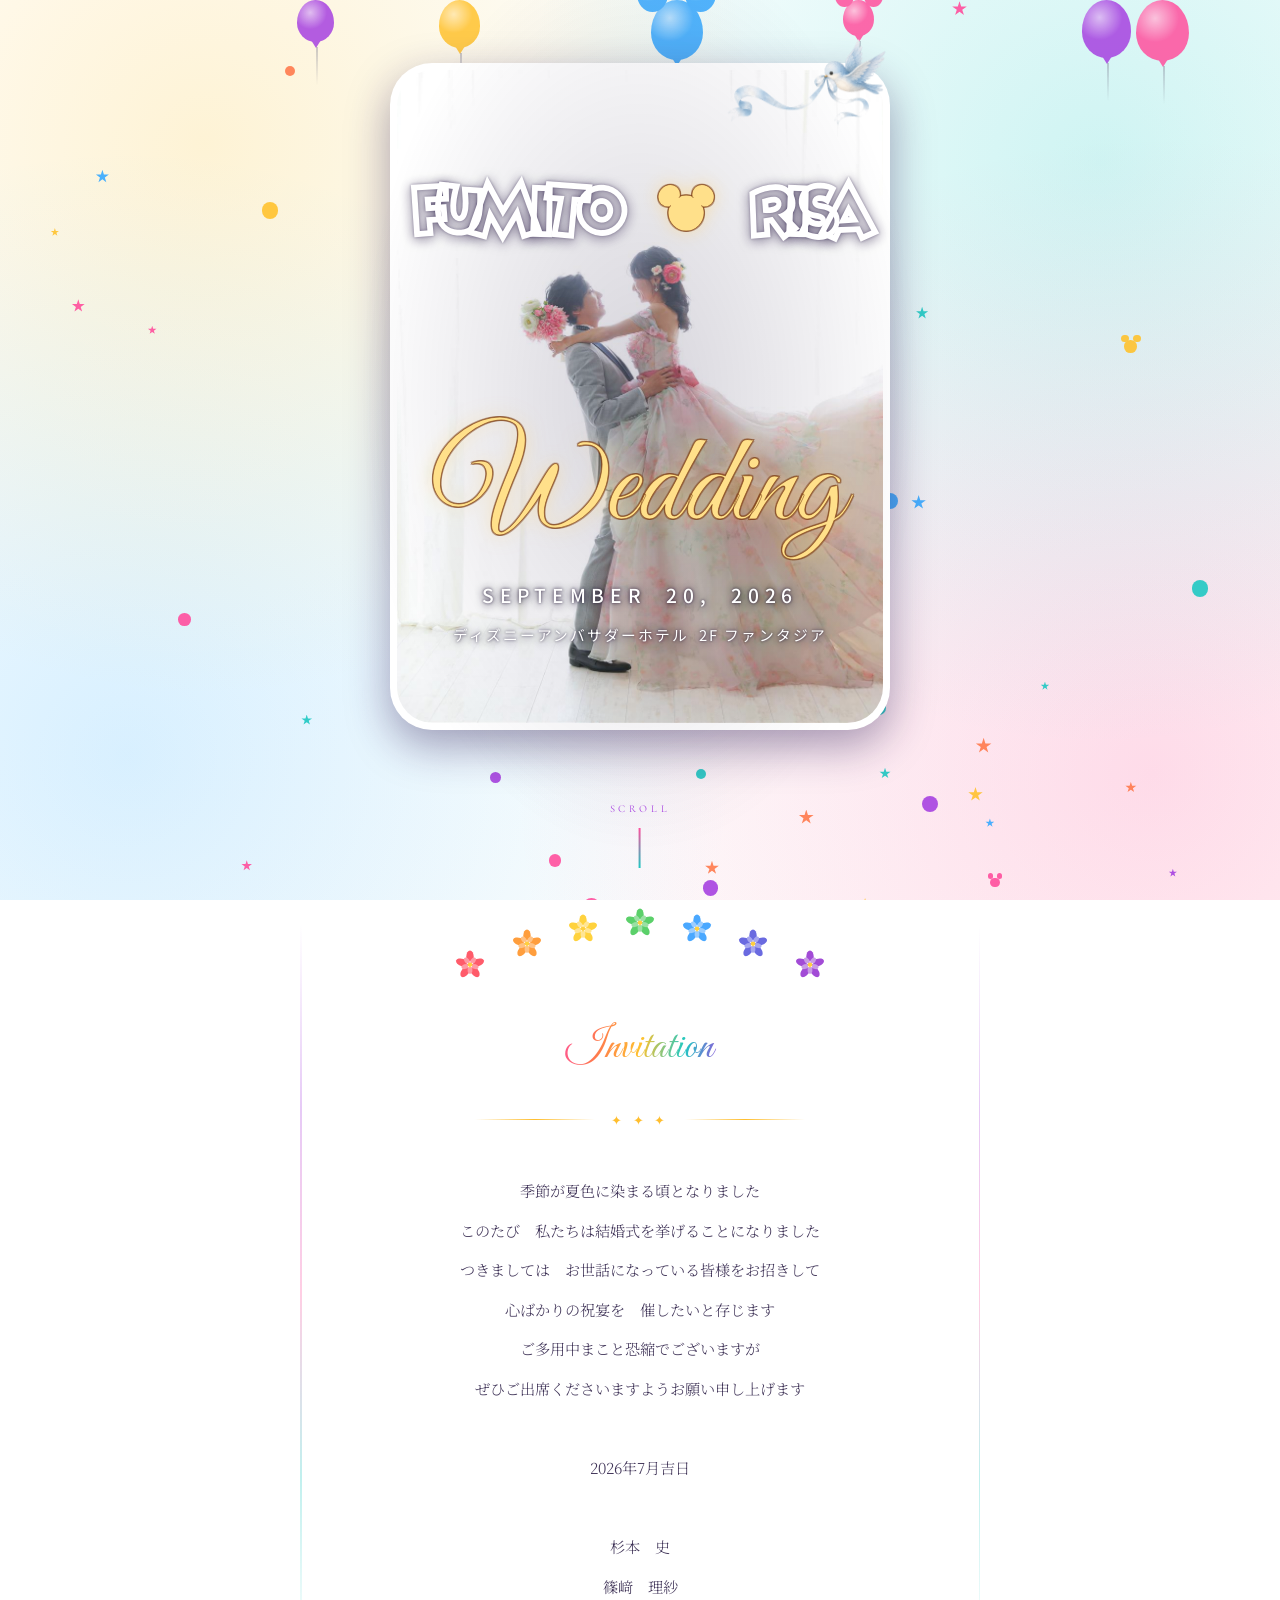
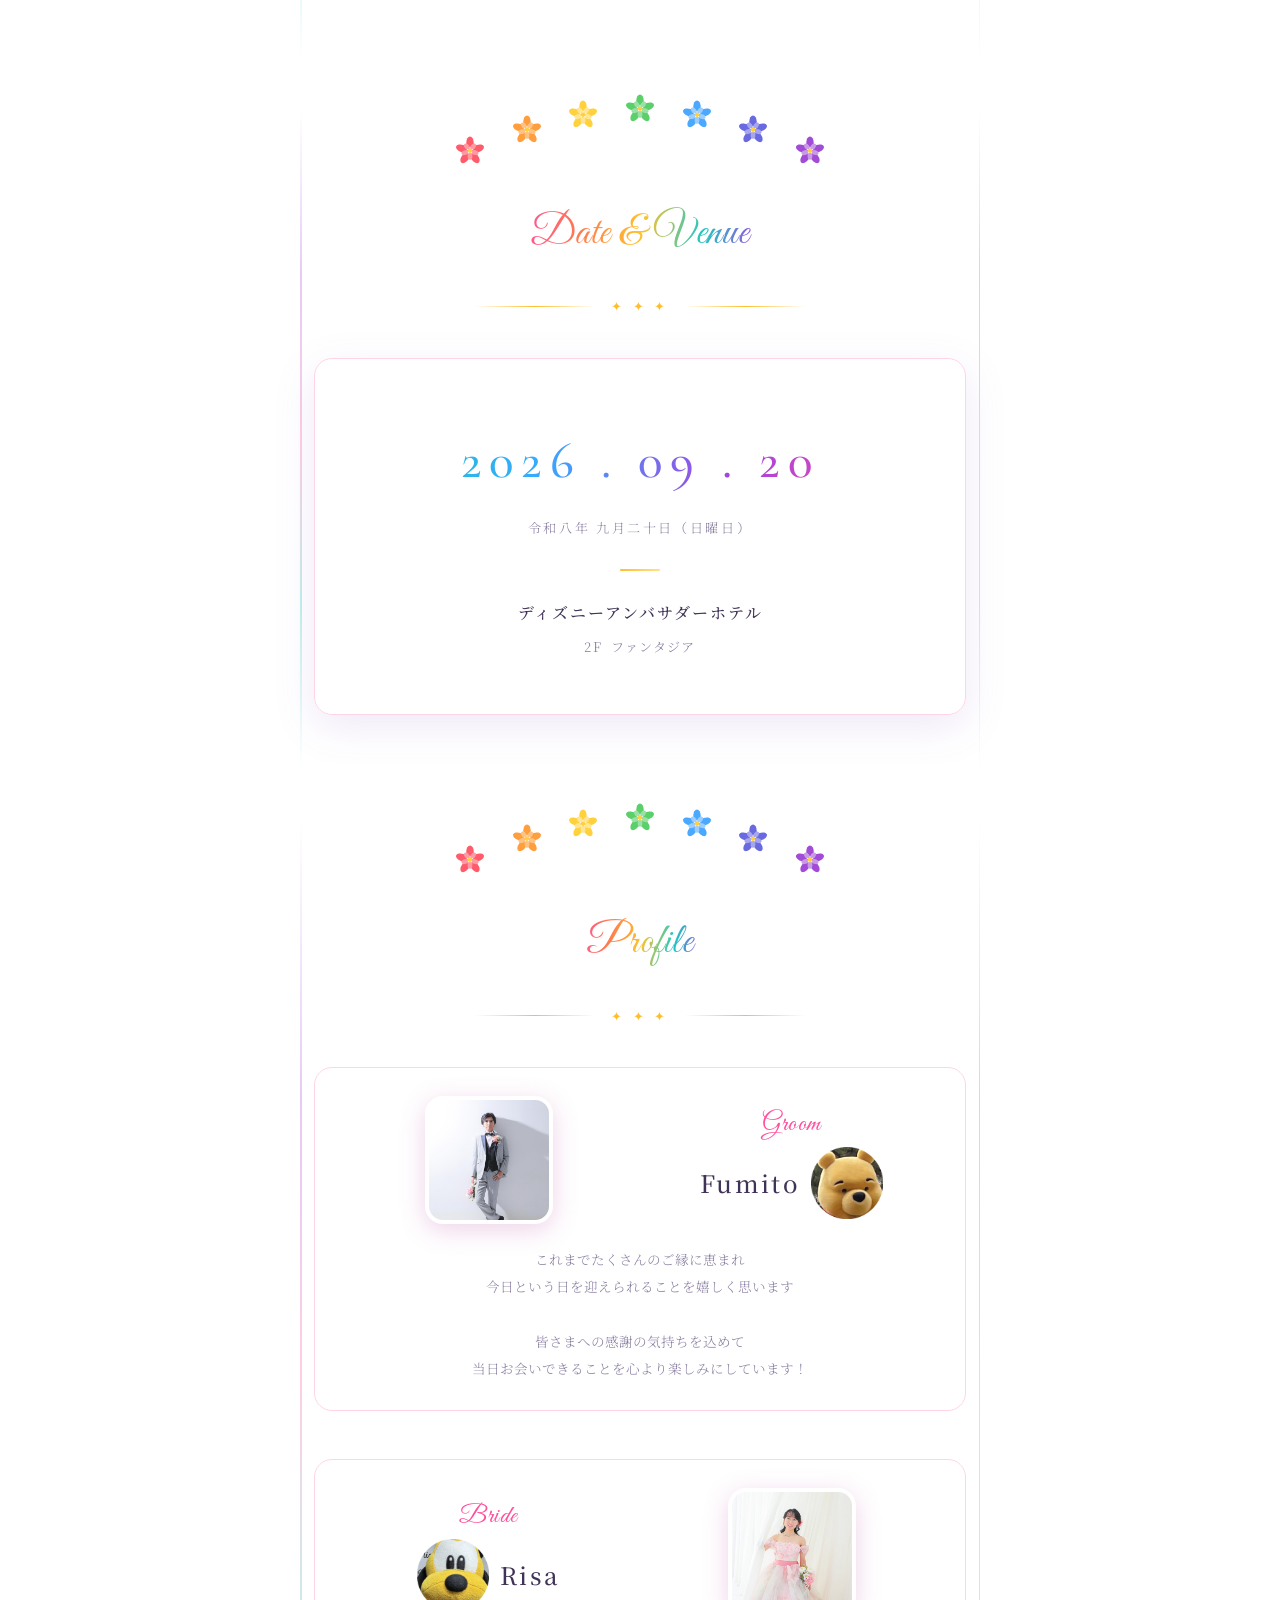
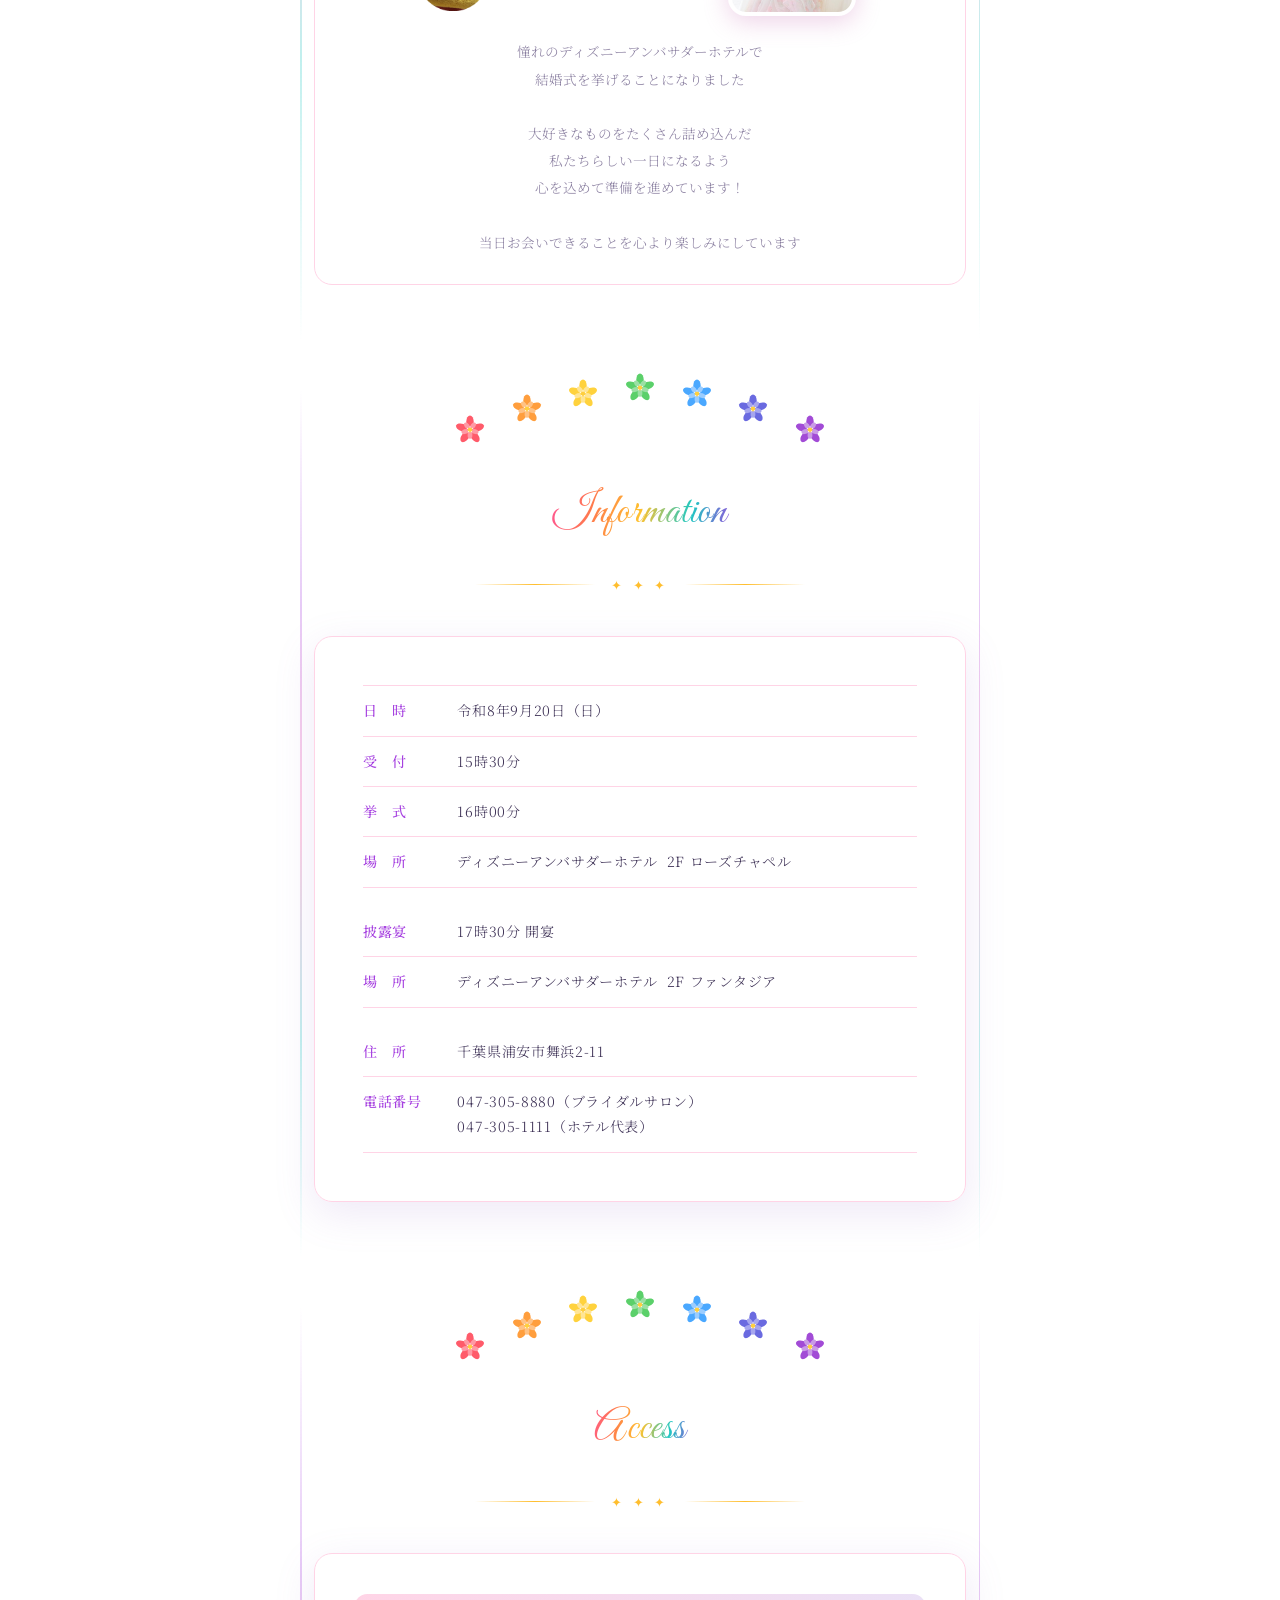
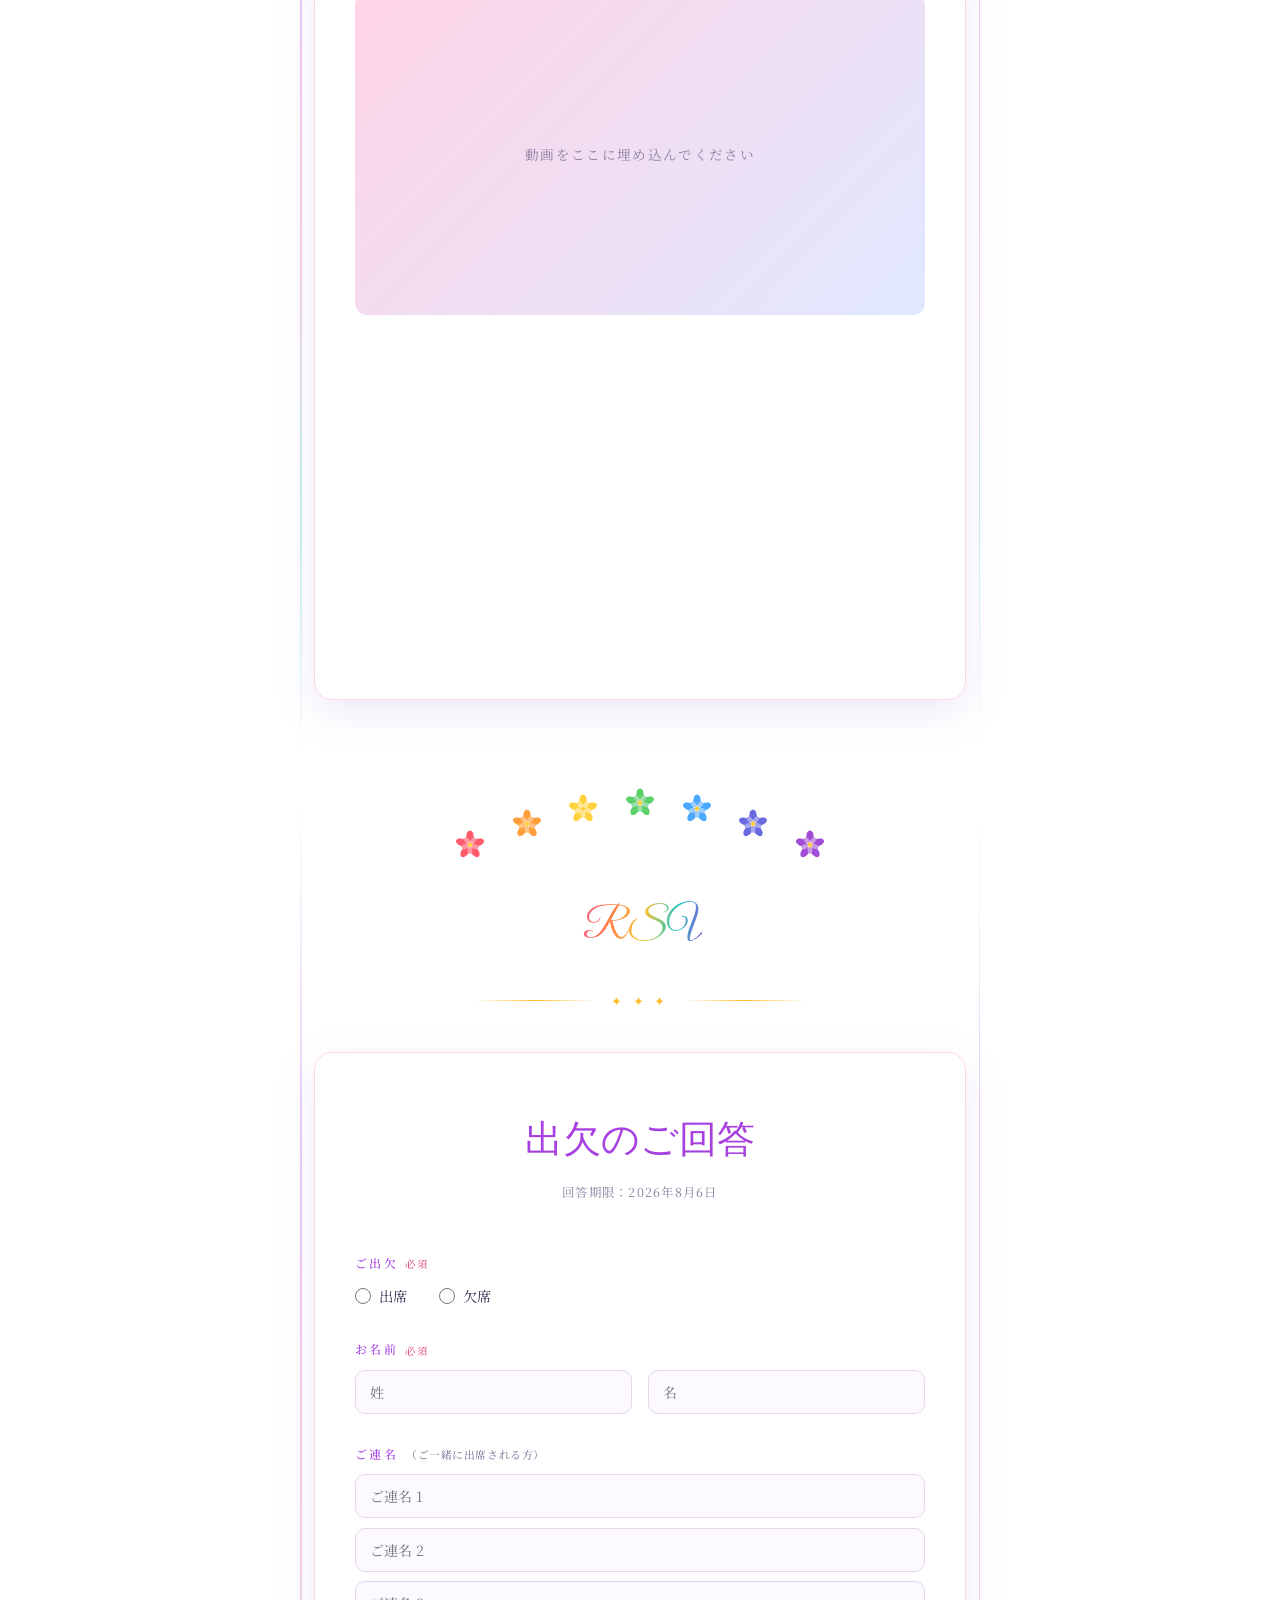
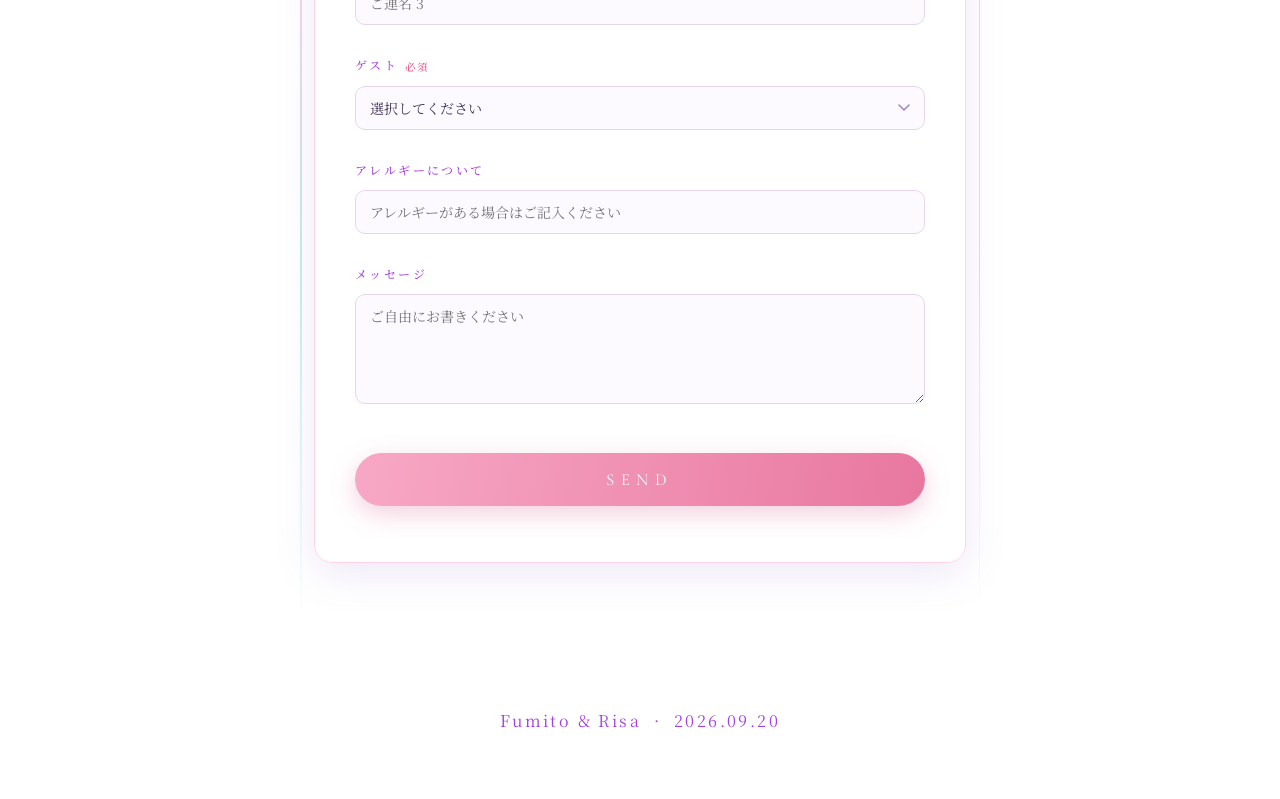
==== index.html @ cfc3fc17 "Publish colorful design at repo root (index.html) Co-Authored-By: Claude Opus 4.8 <noreply@anthropic" ====
<!DOCTYPE html>
<html lang="ja">
<head>
  <meta charset="UTF-8">
  <meta name="viewport" content="width=device-width, initial-scale=1.0">
  <title>Wedding Invitation | Fumito & Risa</title>
  <link rel="preconnect" href="https://fonts.googleapis.com">
  <link rel="preconnect" href="https://fonts.gstatic.com" crossorigin>
  <link href="https://fonts.googleapis.com/css2?family=Cormorant+Garamond:ital,wght@0,300;0,400;0,500;1,300&family=Great+Vibes&family=Fredoka:wght@400;500;600&family=Noto+Serif+JP:wght@200;300;400;500&family=Noto+Sans+JP:wght@300;400;500;700&display=swap" rel="stylesheet">
  <link rel="stylesheet" href="css/style.css?v=72">
</head>
<body>

  <!-- HERO -->
  <div class="hero">
    <div class="hero-sky"></div>
    <div class="hero-stars" id="heroStars"></div>
    <div class="hero-balloons" id="heroBalloons"></div>
    <img class="hero-bird" src="img/bird.png" alt="" aria-hidden="true">

    <!-- PHOTO FRAME with overlaid text -->
    <div class="hero-frame">
      <div class="frame-card">
        <img class="frame-photo" src="img/main_image_3.jpg" alt="Fumito & Risa">
      </div>
      <div class="hero-content">
        <p class="hero-names">
          Fumito
          <span class="hero-ampersand">&#xF63A;</span>
          Risa
        </p>
        <p class="hero-wedding">Wedding</p>
        <p class="hero-date">SEPTEMBER &nbsp;20, &nbsp;2026</p>
        <p class="hero-venue">ディズニーアンバサダーホテル &nbsp;2F ファンタジア</p>
      </div>
    </div>

    <div class="hero-scroll">SCROLL</div>
  </div>

  <!-- INVITATION -->
  <div class="section-wrap fade-in">
    <p class="section-label">Invitation</p>
    <div class="section-divider"><span class="divider-icon">✦ ✦ ✦</span></div>
    <p class="invitation-text">
      季節が夏色に染まる頃となりました<br>
      このたび　私たちは結婚式を挙げることになりました<br>
      つきましては　お世話になっている皆様をお招きして<br>
      心ばかりの祝宴を　催したいと存じます<br>
      ご多用中まこと恐縮でございますが<br>
      ぜひご出席くださいますようお願い申し上げます<br>
      <br>
      2026年7月吉日<br>
      <br>
      杉本　史<br>
      篠﨑　理紗
    </p>
  </div>

  <!-- DATE & VENUE -->
  <div class="section-wrap fade-in">
    <p class="section-label">Date &amp; Venue</p>
    <div class="section-divider"><span class="divider-icon">✦ ✦ ✦</span></div>
    <div class="date-venue-card">
      <p class="date-en">2026 . 09 . 20</p>
      <p class="date-jp">令和八年 九月二十日（日曜日）</p>
      <div class="date-divider"></div>
      <p class="venue-name">ディズニーアンバサダーホテル</p>
      <p class="venue-detail">2F &nbsp;ファンタジア</p>
    </div>
  </div>

  <!-- PROFILE -->
  <div class="section-wrap fade-in">
    <p class="section-label">Profile</p>
    <div class="section-divider"><span class="divider-icon">✦ ✦ ✦</span></div>
    <div class="profiles">
      <div class="profile-card groom">
        <div class="profile-head">
          <div class="profile-avatar">
            <img class="profile-img" src="img/fumito_sq.jpg" alt="Fumito">
          </div>
          <div class="profile-info">
            <p class="profile-role">Groom</p>
            <div class="name-icon-row">
              <p class="profile-name">Fumito</p>
              <img class="profile-icon-img" src="img/pooh_face.png" alt="Pooh">
            </div>
          </div>
        </div>
        <p class="profile-message">これまでたくさんのご縁に恵まれ<br>今日という日を迎えられることを嬉しく思います<br><br>皆さまへの感謝の気持ちを込めて<br>当日お会いできることを心より楽しみにしています！</p>
      </div>

      <div class="profile-card bride">
        <div class="profile-head">
          <div class="profile-avatar">
            <img class="profile-img" src="img/risa_sq.jpg" alt="Risa">
          </div>
          <div class="profile-info">
            <p class="profile-role">Bride</p>
            <div class="name-icon-row">
              <p class="profile-name">Risa</p>
              <img class="profile-icon-img" src="img/pluto_face.png?v=2" alt="Pluto">
            </div>
          </div>
        </div>
        <p class="profile-message">憧れのディズニーアンバサダーホテルで<br>結婚式を挙げることになりました<br><br>大好きなものをたくさん詰め込んだ<br>私たちらしい一日になるよう<br>心を込めて準備を進めています！<br><br>当日お会いできることを心より楽しみにしています</p>
      </div>
    </div>
  </div>

  <!-- INFORMATION -->
  <div class="section-wrap fade-in">
    <p class="section-label">Information</p>
    <div class="section-divider"><span class="divider-icon">✦ ✦ ✦</span></div>
    <div class="info-card">
      <dl class="info-list">
        <div class="info-row">
          <dt>日&emsp;時</dt>
          <dd>令和8年9月20日（日）</dd>
        </div>
        <div class="info-row">
          <dt>受&emsp;付</dt>
          <dd>15時30分</dd>
        </div>
        <div class="info-row">
          <dt>挙&emsp;式</dt>
          <dd>16時00分</dd>
        </div>
        <div class="info-row">
          <dt>場&emsp;所</dt>
          <dd>ディズニーアンバサダーホテル &nbsp;2F ローズチャペル</dd>
        </div>
        <div class="info-divider"></div>
        <div class="info-row">
          <dt>披露宴</dt>
          <dd>17時30分 開宴</dd>
        </div>
        <div class="info-row">
          <dt>場&emsp;所</dt>
          <dd>ディズニーアンバサダーホテル &nbsp;2F ファンタジア</dd>
        </div>
        <div class="info-divider"></div>
        <div class="info-row">
          <dt>住&emsp;所</dt>
          <dd>千葉県浦安市舞浜2-11</dd>
        </div>
        <div class="info-row">
          <dt>電話番号</dt>
          <dd>
            047-305-8880（ブライダルサロン）<br>
            047-305-1111（ホテル代表）
          </dd>
        </div>
      </dl>
    </div>
  </div>

  <!-- ACCESS -->
  <div class="section-wrap fade-in">
    <p class="section-label">Access</p>
    <div class="section-divider"><span class="divider-icon">✦ ✦ ✦</span></div>
    <div class="access-card">
      <div class="video-wrap">
        <!-- ここに動画のiframeを貼り付けてください -->
        <!-- 例: <iframe src="https://www.youtube.com/embed/XXXXXX" ...></iframe> -->
        <div class="video-placeholder">
          <p>動画をここに埋め込んでください</p>
        </div>
      </div>
      <div class="map-wrap">
        <iframe
          src="https://maps.google.com/maps?q=ディズニーアンバサダーホテル+千葉県浦安市舞浜2-11&z=16&output=embed"
          allowfullscreen=""
          loading="lazy"
          referrerpolicy="no-referrer-when-downgrade">
        </iframe>
      </div>
    </div>
  </div>
  </div>

  <!-- RSVP -->
  <div class="section-wrap fade-in">
    <p class="section-label">RSVP</p>
    <div class="section-divider"><span class="divider-icon">✦ ✦ ✦</span></div>
    <div class="form-card">
      <p class="form-title">出欠のご回答</p>
      <p class="form-deadline">回答期限：2026年8月6日</p>

      <form id="rsvpForm">

        <div class="form-group">
          <label class="form-label">ご出欠<span class="required">必須</span></label>
          <div class="radio-group">
            <label class="radio-label">
              <input type="radio" name="attendance" value="出席" required> 出席
            </label>
            <label class="radio-label">
              <input type="radio" name="attendance" value="欠席"> 欠席
            </label>
          </div>
        </div>

        <div class="form-group">
          <label class="form-label">お名前<span class="required">必須</span></label>
          <div class="name-row">
            <input type="text" name="lastName" placeholder="姓" required>
            <input type="text" name="firstName" placeholder="名" required>
          </div>
        </div>

        <div class="form-group">
          <label class="form-label">ご連名<span class="label-note">（ご一緒に出席される方）</span></label>
          <div class="coname-list">
            <input type="text" name="coName1" placeholder="ご連名 1">
            <input type="text" name="coName2" placeholder="ご連名 2">
            <input type="text" name="coName3" placeholder="ご連名 3">
          </div>
        </div>

        <div class="form-group">
          <label class="form-label">ゲスト<span class="required">必須</span></label>
          <select name="guest" required>
            <option value="">選択してください</option>
            <option value="新郎側">新郎側</option>
            <option value="新婦側">新婦側</option>
          </select>
        </div>

        <div class="form-group">
          <label class="form-label">アレルギーについて</label>
          <input type="text" name="allergy" placeholder="アレルギーがある場合はご記入ください">
        </div>

        <div class="form-group">
          <label class="form-label">メッセージ</label>
          <textarea name="message" placeholder="ご自由にお書きください"></textarea>
        </div>

        <button type="submit" class="submit-btn" id="submitBtn">SEND</button>
      </form>

      <div class="form-result" id="formResult"></div>
    </div>
  </div>

  <footer>Fumito &amp; Risa &nbsp;·&nbsp; 2026.09.20</footer>

  <script src="js/main.js?v=70"></script>

</body>
</html>
---- css/style.css ----
*, *::before, *::after { box-sizing: border-box; margin: 0; padding: 0; }

/* self-hosted display fonts (files in ../fonts/) */
@font-face {
  font-family: 'Waltograph';
  src: url('../fonts/waltograph42.otf') format('opentype'),
       url('../fonts/waltographUI.ttf') format('truetype');
  font-weight: normal;
  font-display: swap;
}

@font-face {
  font-family: 'MickeyMouseLine';
  src: url('../fonts/MickeyMouseLinePersonalUseRegular-7BWgA.otf') format('opentype');
  font-weight: normal;
  font-display: swap;
}

@font-face {
  font-family: 'AlCinderella';
  src: url('../fonts/AlCinderella-2vnw.ttf') format('truetype');
  font-weight: normal;
  font-display: swap;
}

:root {
  /* vibrant, poppy palette */
  --pink: #ff4f9d;
  --pink-soft: #ffd4e6;
  --coral: #ff7a4d;
  --yellow: #ffc22e;
  --aqua: #1fc8c2;
  --sky: #37a9ff;
  --purple: #a641e0;
  --grape: #7b34e0;
  --royal: #3f6fe0;
  --gold: #ffbe2e;
  --gold-light: #ffe08a;
  --cream: #fffaf3;
  --text: #3f3357;
  --text-light: #8a7fa0;
  --white: #ffffff;
}

body {
  font-family: 'Noto Serif JP', serif;
  color: var(--text);
  line-height: 1.8;
  background:
    linear-gradient(180deg, #fffafd 0%, #f6feff 38%, #fefbff 68%, #fffdf7 100%);
  background-attachment: fixed;
}

/* ── HERO ── */
.hero {
  position: relative;
  height: 100vh;
  min-height: 640px;
  display: flex;
  flex-direction: column;
  align-items: center;
  justify-content: center;
  text-align: center;
  overflow: hidden;
  color: #fff;
}

/* bright, poppy sky wash */
.hero-sky {
  position: absolute;
  inset: 0;
  background:
    radial-gradient(circle at 16% 16%, rgba(255,194,46,0.20), transparent 42%),
    radial-gradient(circle at 86% 18%, rgba(31,200,194,0.20), transparent 44%),
    radial-gradient(circle at 10% 84%, rgba(55,169,255,0.18), transparent 44%),
    radial-gradient(circle at 90% 86%, rgba(255,79,157,0.20), transparent 46%),
    linear-gradient(150deg, #ffffff 0%, #fbffff 45%, #fffefb 100%);
}

/* stars layer (dots injected by JS) */
.hero-stars {
  position: absolute;
  inset: 0;
  pointer-events: none;
}

/* a little bird gently floating above the couple, overlaid on the photo
   — appears LAST (after frame → photo → text) */
.hero-bird {
  position: absolute;
  top: 3%;
  left: 63%;
  width: min(175px, 40vw);
  height: auto;
  z-index: 4;
  pointer-events: none;
  opacity: 0;
  will-change: transform, opacity;
  animation: birdEnter 1s ease 3.6s forwards,
             birdFloat 5.5s ease-in-out 3.6s infinite both;
}

@keyframes birdEnter {
  from { opacity: 0; }
  to   { opacity: 1; }
}

@keyframes birdFloat {
  0%, 100% { transform: translate(-50%, 0)     rotate(-2.5deg); }
  50%      { transform: translate(-50%, -12px) rotate(2.5deg); }
}

/* confetti: circle (base) / mickey / star */
.star {
  position: absolute;
  border-radius: 50%;
  background: var(--c, #ff4f9d);
  opacity: 0.9;
  animation: confettiFloat var(--dur, 6s) ease-in-out infinite;
  animation-delay: var(--delay, 0s);
}

/* mickey ears (spread apart) */
.c-mickey::before,
.c-mickey::after {
  content: '';
  position: absolute;
  width: 60%;
  height: 60%;
  top: -46%;
  border-radius: 50%;
  background: var(--c, #ff4f9d);
}

.c-mickey::before { left: -28%; }
.c-mickey::after  { right: -28%; }

/* five-point star */
.c-star {
  border-radius: 0;
  clip-path: polygon(50% 0%, 61% 35%, 98% 35%, 68% 57%, 79% 91%,
                     50% 70%, 21% 91%, 32% 57%, 2% 35%, 39% 35%);
}

@keyframes confettiFloat {
  0%, 100% { transform: translateY(0)     rotate(0deg);  opacity: 0.5; }
  50%      { transform: translateY(-12px) rotate(18deg); opacity: 1; }
}

/* text overlaid on the photo, centred — fades in LAST */
.hero-content {
  position: absolute;
  inset: 0;
  z-index: 3;
  display: flex;
  flex-direction: column;
  align-items: center;
  justify-content: center;
  padding: 0 1.5rem;
  text-shadow: 0 1px 10px rgba(30,15,60,0.55), 0 0 22px rgba(20,10,50,0.35);
  opacity: 0;
  animation: textReveal 1.2s ease 2.7s forwards;
}

/* very soft scrim so overlaid text stays readable over the photo */
.hero-content::before {
  content: '';
  position: absolute;
  inset: -28% -14%;
  z-index: -1;
  background: radial-gradient(ellipse at center, rgba(24,14,54,0.18), transparent 62%);
  pointer-events: none;
}

/* ── PHOTO FRAME ── */
.hero-frame {
  position: relative;
  z-index: 2;
  width: min(500px, 86vw);
  aspect-ratio: 3 / 4;
  transform: translateY(-6vh);
}

/* the white rounded frame — appears FIRST */
.frame-card {
  position: relative;
  z-index: 2;
  width: 100%;
  height: 100%;
  padding: 7px;
  background: #fff;
  border-radius: 42px;
  box-shadow: 0 16px 44px rgba(40,20,80,0.4);
  opacity: 0;
  animation: frameReveal 1.3s cubic-bezier(0.2, 0.8, 0.3, 1.15) 0.4s forwards;
}

/* the photo — fills the frame SECOND */
.frame-photo {
  width: 100%;
  height: 100%;
  object-fit: cover;
  object-position: center 30%;
  border-radius: 36px;
  opacity: 0;
  animation: photoReveal 1.3s ease 1.7s forwards;
}

/* balloons rising up through the hero, looping forever */
.hero-balloons {
  position: absolute;
  inset: 0;
  z-index: 1;
  overflow: hidden;
  pointer-events: none;
}

.balloon {
  position: absolute;
  top: 0;
  left: var(--x, 50%);
  width: var(--bw, 40px);
  height: calc(var(--bw, 40px) * 1.16);
  border-radius: 50% 50% 50% 50% / 54% 54% 46% 46%;
  background:
    radial-gradient(circle at 36% 30%, rgba(255,255,255,0.6), transparent 44%),
    var(--c, #ff4f9d);
  opacity: 0.85;
  animation: balloonRise var(--dur, 12s) linear var(--delay, 0s) infinite;
}

/* knot */
.balloon::before {
  content: '';
  position: absolute;
  bottom: -6px;
  left: 50%;
  transform: translateX(-50%);
  width: 0;
  height: 0;
  border-left: 5px solid transparent;
  border-right: 5px solid transparent;
  border-top: 8px solid var(--c, #ff4f9d);
}

/* string */
.balloon::after {
  content: '';
  position: absolute;
  top: calc(100% + 5px);
  left: 50%;
  width: 2px;
  height: 38px;
  background: linear-gradient(rgba(120,120,140,0.45), rgba(120,120,140,0));
}

/* Mickey ears (only on mickey balloons) */
.balloon .ear {
  position: absolute;
  width: 60%;
  height: 60%;
  top: -40%;
  border-radius: 50%;
  background:
    radial-gradient(circle at 36% 30%, rgba(255,255,255,0.5), transparent 46%),
    var(--c, #ff4f9d);
}

.balloon .ear-l { left: -26%; }
.balloon .ear-r { right: -26%; }

@keyframes balloonRise {
  0%   { transform: translate(0,   110vh) rotate(-5deg); }
  50%  { transform: translate(16px, 40vh) rotate(5deg); }
  100% { transform: translate(0,   -32vh) rotate(-5deg); }
}

@keyframes frameReveal {
  0%   { opacity: 0; transform: translateY(24px) scale(0.9); }
  100% { opacity: 1; transform: translateY(0)    scale(1); }
}

@keyframes photoReveal {
  from { opacity: 0; }
  to   { opacity: 1; }
}

@keyframes textReveal {
  0%   { opacity: 0; transform: translateY(10px); }
  100% { opacity: 1; transform: translateY(0); }
}

@keyframes blobFloat {
  0%, 100% { transform: translate(0, 0) rotate(0deg); }
  50%      { transform: translate(2%, -2%) rotate(6deg); }
}

.hero-names {
  font-family: 'MickeyMouseLine', 'Fredoka', sans-serif;
  font-style: normal;
  font-size: clamp(2.4rem, 9vw, 5rem);
  font-weight: 600;
  letter-spacing: 0.02em;
  line-height: 1.1;
  white-space: nowrap;
  color: #fff;
  position: relative;
  top: 1.6rem;
  text-shadow: 0 2px 12px rgba(30,15,60,0.6), 0 0 3px rgba(30,15,60,0.4);
}

.hero-ampersand {
  display: inline-block;
  vertical-align: middle;
  position: relative;
  top: 0.14em;
  font-family: 'Waltograph', 'Great Vibes', cursive;
  font-style: normal;
  font-size: 0.8em;
  color: var(--gold-light);
  margin: 0 0.22em;
  -webkit-text-stroke: 0.8px rgba(120,55,15,0.6);
  text-shadow:
    -1px -1px 0 rgba(120,55,15,0.45),
     1px -1px 0 rgba(120,55,15,0.45),
    -1px  1px 0 rgba(120,55,15,0.45),
     1px  1px 0 rgba(120,55,15,0.45),
     0 0 18px rgba(255,215,120,0.6);
}

.hero-wedding {
  font-family: 'Great Vibes', cursive;
  font-size: clamp(4.8rem, 13vw, 7.8rem);
  color: var(--gold-light);
  margin-top: 6rem;
  position: relative;
  top: 3.2rem;
  -webkit-text-stroke: 0.8px rgba(120,55,15,0.6);
  text-shadow:
    -1px -1px 0 rgba(120,55,15,0.45),
     1px -1px 0 rgba(120,55,15,0.45),
    -1px  1px 0 rgba(120,55,15,0.45),
     1px  1px 0 rgba(120,55,15,0.45),
     0 0 18px rgba(255,215,120,0.55);
}

.hero-date {
  font-family: 'Noto Sans JP', sans-serif;
  font-size: clamp(0.95rem, 2.2vw, 1.2rem);
  font-weight: 500;
  letter-spacing: 0.3em;
  color: #fff;
  margin-top: 1.6rem;
  text-shadow: 0 1px 8px rgba(20,10,40,0.9), 0 0 3px rgba(20,10,40,0.7);
}

.hero-venue {
  font-family: 'Noto Sans JP', sans-serif;
  font-size: clamp(0.75rem, 1.9vw, 0.92rem);
  font-weight: 400;
  letter-spacing: 0.14em;
  color: #fff;
  margin-top: 0.6rem;
  text-shadow: 0 1px 8px rgba(20,10,40,0.9), 0 0 3px rgba(20,10,40,0.7);
}

.hero-scroll {
  position: absolute;
  bottom: 2rem;
  left: 50%;
  transform: translateX(-50%);
  display: flex;
  flex-direction: column;
  align-items: center;
  gap: 0.6rem;
  color: var(--purple);
  font-family: 'Cormorant Garamond', serif;
  font-size: 0.65rem;
  letter-spacing: 0.35em;
  z-index: 2;
}

.hero-scroll::after {
  content: '';
  display: block;
  width: 2px;
  height: 40px;
  background: linear-gradient(var(--pink), var(--aqua));
  animation: scrollLine 2s ease-in-out infinite;
}

@keyframes scrollLine {
  0%   { transform: scaleY(0); transform-origin: top; opacity: 1; }
  49%  { transform: scaleY(1); transform-origin: top; opacity: 1; }
  50%  { transform: scaleY(1); transform-origin: bottom; opacity: 1; }
  100% { transform: scaleY(0); transform-origin: bottom; opacity: 0; }
}

/* ── SECTION BASE ── */
.section-wrap {
  position: relative;
  padding: 104px 24px 80px;
  max-width: 700px;
  margin: 0 auto;
}

/* thin decorative vertical lines framing each section (left & right) */
.section-wrap::before,
.section-wrap::after {
  content: '';
  position: absolute;
  top: 24px;
  bottom: 24px;
  width: 1.5px;
  z-index: 0;
  background: linear-gradient(to bottom,
    transparent,
    rgba(166,65,224,0.28),
    rgba(255,79,157,0.28),
    rgba(31,200,194,0.28),
    transparent);
}

.section-wrap::before { left: 10px; }
.section-wrap::after  { right: 10px; }

.section-label {
  position: relative;
  font-family: 'Great Vibes', cursive;
  font-size: 2.6rem;
  letter-spacing: 0.02em;
  text-align: center;
  padding: 0.1em 0.4em;
  color: var(--purple);
}

/* gradient text on an inner span; the reveal animates its width (overflow
   hidden) — avoids the Chrome clip-path + background-clip:text bug */
.section-label .label-inner {
  display: inline-block;
  max-width: 100%;
  overflow: hidden;
  white-space: nowrap;
  vertical-align: bottom;
  padding: 0.06em 0.12em 0.22em;
  background: linear-gradient(100deg, var(--pink), var(--coral), var(--yellow), var(--aqua), var(--purple));
  -webkit-background-clip: text;
  background-clip: text;
  -webkit-text-fill-color: transparent;
}

/* hidden until scrolled into view — class added by JS (no-JS shows normally) */
.section-label.will-draw .label-inner {
  max-width: 0;
}

/* the "writing" reveal */
.section-label.drawn .label-inner {
  animation: labelDraw 1.4s cubic-bezier(0.65, 0, 0.35, 1) forwards;
}

@keyframes labelDraw {
  from { max-width: 0; }
  to   { max-width: var(--w, 100%); }
}

/* after drawing: lift the width cap and add a glow pulse */
.section-label.done .label-inner {
  max-width: none;
  animation: labelGlow 1.2s ease-out;
}

@keyframes labelGlow {
  0%, 100% { filter: none; }
  40%      { filter: drop-shadow(0 0 12px rgba(255,224,138,0.95)) brightness(1.18); }
}

/* sparkle particles spawned after the heading is drawn */
.label-sparkle {
  position: absolute;
  -webkit-text-fill-color: #ffe08a;
  color: #ffe08a;
  text-shadow: 0 0 8px rgba(255,220,130,0.95);
  pointer-events: none;
  transform: scale(0);
  opacity: 0;
  z-index: 3;
  animation: sparklePop 1.1s ease-out var(--sd, 0s) forwards;
}

@keyframes sparklePop {
  0%   { transform: scale(0)   rotate(0deg);   opacity: 0; }
  40%  { transform: scale(1.2) rotate(90deg);  opacity: 1; }
  100% { transform: scale(0.3) rotate(180deg); opacity: 0; }
}

.section-divider {
  display: flex;
  align-items: center;
  justify-content: center;
  gap: 1rem;
  margin: 0.6rem 0 2.5rem;
}

.section-divider::before,
.section-divider::after {
  content: '';
  flex: 1;
  max-width: 120px;
  height: 1px;
  background: linear-gradient(to right, transparent, var(--gold), transparent);
}

.divider-icon {
  color: var(--gold);
  font-size: 0.8rem;
  letter-spacing: 0.3em;
}

/* ── INVITATION ── */
.invitation-text {
  text-align: center;
  font-size: 0.95rem;
  line-height: 2.6;
  color: var(--text);
  font-weight: 300;
}

/* ── card shared ── */
.date-venue-card,
.info-card,
.access-card,
.form-card {
  background: rgba(255,255,255,0.85);
  backdrop-filter: blur(4px);
  border: 1px solid var(--pink-soft);
  border-radius: 18px;
  box-shadow: 0 12px 40px rgba(150,110,200,0.15);
}

/* ── DATE & VENUE ── */
.date-venue-card {
  padding: 56px 40px;
  text-align: center;
}

.date-en {
  font-family: 'Cormorant Garamond', serif;
  font-size: clamp(2rem, 5vw, 3.2rem);
  font-weight: 500;
  letter-spacing: 0.15em;
  background: linear-gradient(100deg, var(--aqua), var(--sky), var(--purple), var(--pink));
  -webkit-background-clip: text;
  background-clip: text;
  -webkit-text-fill-color: transparent;
}

.date-jp {
  font-size: 0.82rem;
  color: var(--text-light);
  margin-top: 0.6rem;
  letter-spacing: 0.2em;
  font-weight: 300;
}

.date-divider {
  width: 40px;
  height: 2px;
  background: linear-gradient(to right, var(--gold), var(--gold-light));
  margin: 1.8rem auto;
  border-radius: 2px;
}

.venue-name {
  font-size: 1rem;
  letter-spacing: 0.12em;
  font-weight: 500;
}

.venue-detail {
  font-size: 0.82rem;
  color: var(--text-light);
  margin-top: 0.4rem;
  letter-spacing: 0.1em;
  font-weight: 300;
}

/* ── INFORMATION ── */
.info-card { padding: 48px; }

@media (max-width: 480px) {
  .info-card { padding: 32px 24px; }
}

.info-list { list-style: none; }

.info-row {
  display: grid;
  grid-template-columns: 5em 1fr;
  gap: 0.5rem 1.5rem;
  padding: 0.75rem 0;
  font-size: 0.88rem;
  line-height: 1.8;
  border-bottom: 1px solid var(--pink-soft);
}

.info-row:first-child { border-top: 1px solid var(--pink-soft); }

.info-row dt {
  color: var(--purple);
  font-weight: 500;
  white-space: nowrap;
  letter-spacing: 0.05em;
}

.info-row dd {
  color: var(--text);
  font-weight: 300;
  letter-spacing: 0.05em;
}

.info-divider { height: 1.2rem; }

/* ── ACCESS ── */
.access-card { padding: 40px; }

@media (max-width: 480px) {
  .access-card { padding: 24px; }
}

.video-wrap {
  position: relative;
  width: 100%;
  aspect-ratio: 16 / 9;
  overflow: hidden;
  border-radius: 12px;
}

.video-wrap iframe {
  position: absolute;
  inset: 0;
  width: 100%;
  height: 100%;
  border: none;
}

.video-placeholder {
  position: absolute;
  inset: 0;
  background: linear-gradient(135deg, var(--pink-soft), #e0e8ff);
  display: flex;
  align-items: center;
  justify-content: center;
  color: var(--text-light);
  font-size: 0.85rem;
  letter-spacing: 0.1em;
}

.map-wrap {
  position: relative;
  width: 100%;
  aspect-ratio: 16 / 9;
  overflow: hidden;
  margin-top: 1.5rem;
  border-radius: 12px;
}

.map-wrap iframe {
  position: absolute;
  inset: 0;
  width: 100%;
  height: 100%;
  border: none;
}

/* ── PROFILE ── */
.profiles {
  display: flex;
  flex-direction: column;
  gap: 3rem;
}

.profile-card {
  background: rgba(255,255,255,0.6);
  border: 1px solid var(--pink-soft);
  border-radius: 18px;
  padding: 28px 30px;
}

/* header row: avatar + info side by side */
.profile-head {
  display: flex;
  align-items: center;
  gap: 1rem;
}

.groom .profile-head { flex-direction: row; }
.bride .profile-head { flex-direction: row-reverse; }

.profile-avatar {
  flex: 1;
  display: flex;
  justify-content: center;
}

.profile-img {
  width: 128px;
  height: 128px;
  border-radius: 18px;
  object-fit: cover;
  background: var(--pink-soft);
  border: 4px solid #fff;
  box-shadow: 0 6px 24px rgba(200,110,180,0.3);
}

.profile-info { flex: 1; text-align: center; }

.profile-role {
  font-family: 'Great Vibes', cursive;
  font-size: 1.6rem;
  color: var(--pink);
  letter-spacing: 0.02em;
}

.profile-name {
  font-family: 'Noto Serif JP', serif;
  font-size: 1.5rem;
  font-weight: 500;
  letter-spacing: 0.1em;
  margin: 0.1rem 0 0.5rem;
  color: var(--text);
}

.profile-icon {
  font-size: 1.5rem;
  line-height: 1;
}

/* name + character face side by side */
.name-icon-row {
  display: flex;
  align-items: center;
  justify-content: center;
  gap: 0.7rem;
}

.bride .name-icon-row { flex-direction: row-reverse; }

.name-icon-row .profile-name { margin: 0; }

.profile-icon-img {
  width: 72px;
  height: 72px;
  object-fit: contain;
  flex-shrink: 0;
}

.profile-message {
  margin-top: 1.4rem;
  font-size: 0.85rem;
  color: var(--text-light);
  line-height: 2;
  font-weight: 300;
  text-align: center;
}

/* ── FORM ── */
.form-card { padding: 56px 40px; }

@media (max-width: 480px) {
  .form-card { padding: 40px 24px; }
  .date-venue-card { padding: 40px 24px; }
}

.form-title {
  font-family: 'Great Vibes', cursive;
  font-size: 2.4rem;
  text-align: center;
  margin-bottom: 0.2rem;
  color: var(--purple);
}

.form-deadline {
  text-align: center;
  font-size: 0.78rem;
  color: var(--text-light);
  margin-bottom: 3rem;
  letter-spacing: 0.1em;
}

.form-group { margin-bottom: 1.8rem; }

.form-label {
  display: block;
  font-size: 0.75rem;
  letter-spacing: 0.2em;
  color: var(--purple);
  font-weight: 500;
  margin-bottom: 0.6rem;
}

.required {
  color: #e0568a;
  font-size: 0.65rem;
  margin-left: 0.4rem;
  vertical-align: middle;
}

.radio-group { display: flex; gap: 2rem; }

.radio-label {
  display: flex;
  align-items: center;
  gap: 0.5rem;
  cursor: pointer;
  font-size: 0.9rem;
}

.radio-label input { accent-color: var(--pink); width: 16px; height: 16px; }

.name-row {
  display: grid;
  grid-template-columns: 1fr 1fr;
  gap: 1rem;
}

.coname-list {
  display: flex;
  flex-direction: column;
  gap: 0.6rem;
}

.label-note {
  font-size: 0.68rem;
  color: var(--text-light);
  letter-spacing: 0.05em;
  margin-left: 0.5rem;
}

input[type="text"],
input[type="tel"],
input[type="email"],
select,
textarea {
  width: 100%;
  padding: 11px 14px;
  border: 1px solid #e6d5ec;
  border-radius: 10px;
  font-family: 'Noto Serif JP', serif;
  font-size: 0.88rem;
  color: var(--text);
  background: #fdfaff;
  outline: none;
  transition: border-color 0.2s, box-shadow 0.2s;
  -webkit-appearance: none;
  appearance: none;
}

select {
  background-image: url("data:image/svg+xml,%3Csvg xmlns='http://www.w3.org/2000/svg' width='12' height='8' viewBox='0 0 12 8'%3E%3Cpath d='M1 1l5 5 5-5' stroke='%23a07fc0' stroke-width='1.5' fill='none' stroke-linecap='round'/%3E%3C/svg%3E");
  background-repeat: no-repeat;
  background-position: right 14px center;
  padding-right: 36px;
}

input:focus, select:focus, textarea:focus {
  border-color: var(--pink);
  box-shadow: 0 0 0 3px rgba(255,143,192,0.18);
}

textarea { resize: vertical; min-height: 110px; }

.submit-btn {
  display: block;
  width: 100%;
  padding: 16px;
  background: linear-gradient(100deg, #f7a8c4, #e8779f);
  color: #fff;
  border: none;
  border-radius: 30px;
  font-family: 'Cormorant Garamond', serif;
  font-size: 1.05rem;
  letter-spacing: 0.4em;
  cursor: pointer;
  transition: transform 0.2s, box-shadow 0.2s, filter 0.2s;
  margin-top: 2.5rem;
  box-shadow: 0 8px 24px rgba(220,120,160,0.35);
}

.submit-btn:hover:not(:disabled) {
  transform: translateY(-2px);
  filter: brightness(1.05);
  box-shadow: 0 12px 30px rgba(220,120,160,0.45);
}

.submit-btn:disabled { filter: grayscale(0.5); opacity: 0.7; cursor: not-allowed; }

.form-result {
  display: none;
  text-align: center;
  padding: 1.4rem;
  margin-top: 1.5rem;
  font-size: 0.88rem;
  line-height: 1.9;
  border-radius: 12px;
}

.form-result.success {
  background: linear-gradient(135deg, var(--pink-soft), #e0e8ff);
  color: var(--purple);
}

.form-result.error {
  background: #fdecf2;
  color: #d0568a;
}

/* ── FOOTER ── */
footer {
  text-align: center;
  padding: 4rem 1rem;
  font-family: 'Noto Serif JP', serif;
  font-size: 1rem;
  font-weight: 400;
  letter-spacing: 0.15em;
  color: var(--purple);
}

/* ── FADE IN ── */
.fade-in {
  opacity: 0;
  transform: translateY(24px);
  transition: opacity 0.9s ease, transform 0.9s ease;
}

.fade-in.visible {
  opacity: 1;
  transform: translateY(0);
}

/* ── FLOWER DECORATIONS ── */
/* rainbow arc of flowers above each heading */
.flower-arc {
  position: absolute;
  top: 6px;
  left: 50%;
  transform: translateX(-50%);
  width: min(340px, 86%);
  height: 76px;
  pointer-events: none;
  z-index: 0;
}

.flower-wrapper {
  position: absolute;
  transform: translateX(-50%);
}

.flower-svg {
  display: block;
  overflow: visible;
  transform-origin: center center;
  transform: scale(0) rotate(-30deg);
  opacity: 0;
  transition: transform 1.2s cubic-bezier(0.34, 1.15, 0.64, 1),
              opacity 0.6s ease;
}

.flower-svg.bloomed {
  transform: scale(1) rotate(0deg);
  opacity: 1;
}

.section-label,
.section-divider,
.invitation-text,
.date-venue-card,
.info-card,
.access-card,
.profiles,
.form-card {
  position: relative;
  z-index: 1;
}
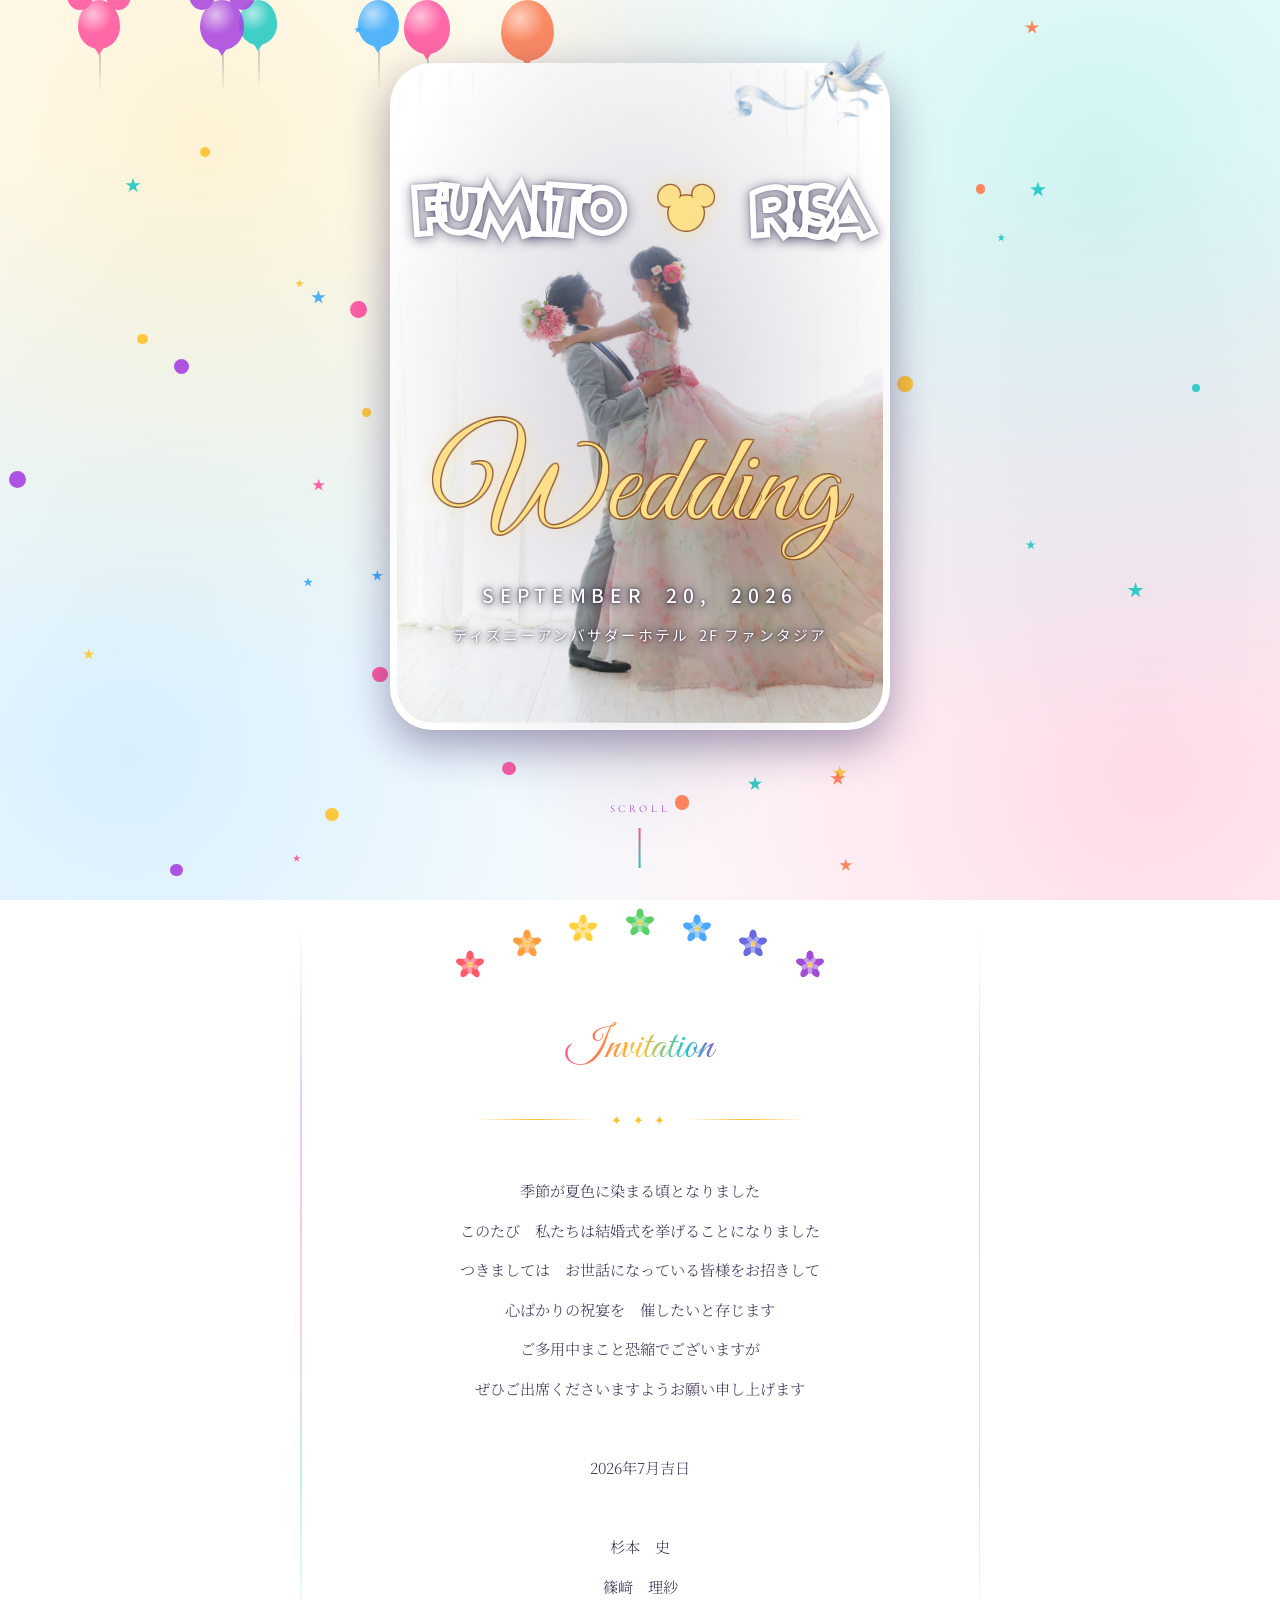
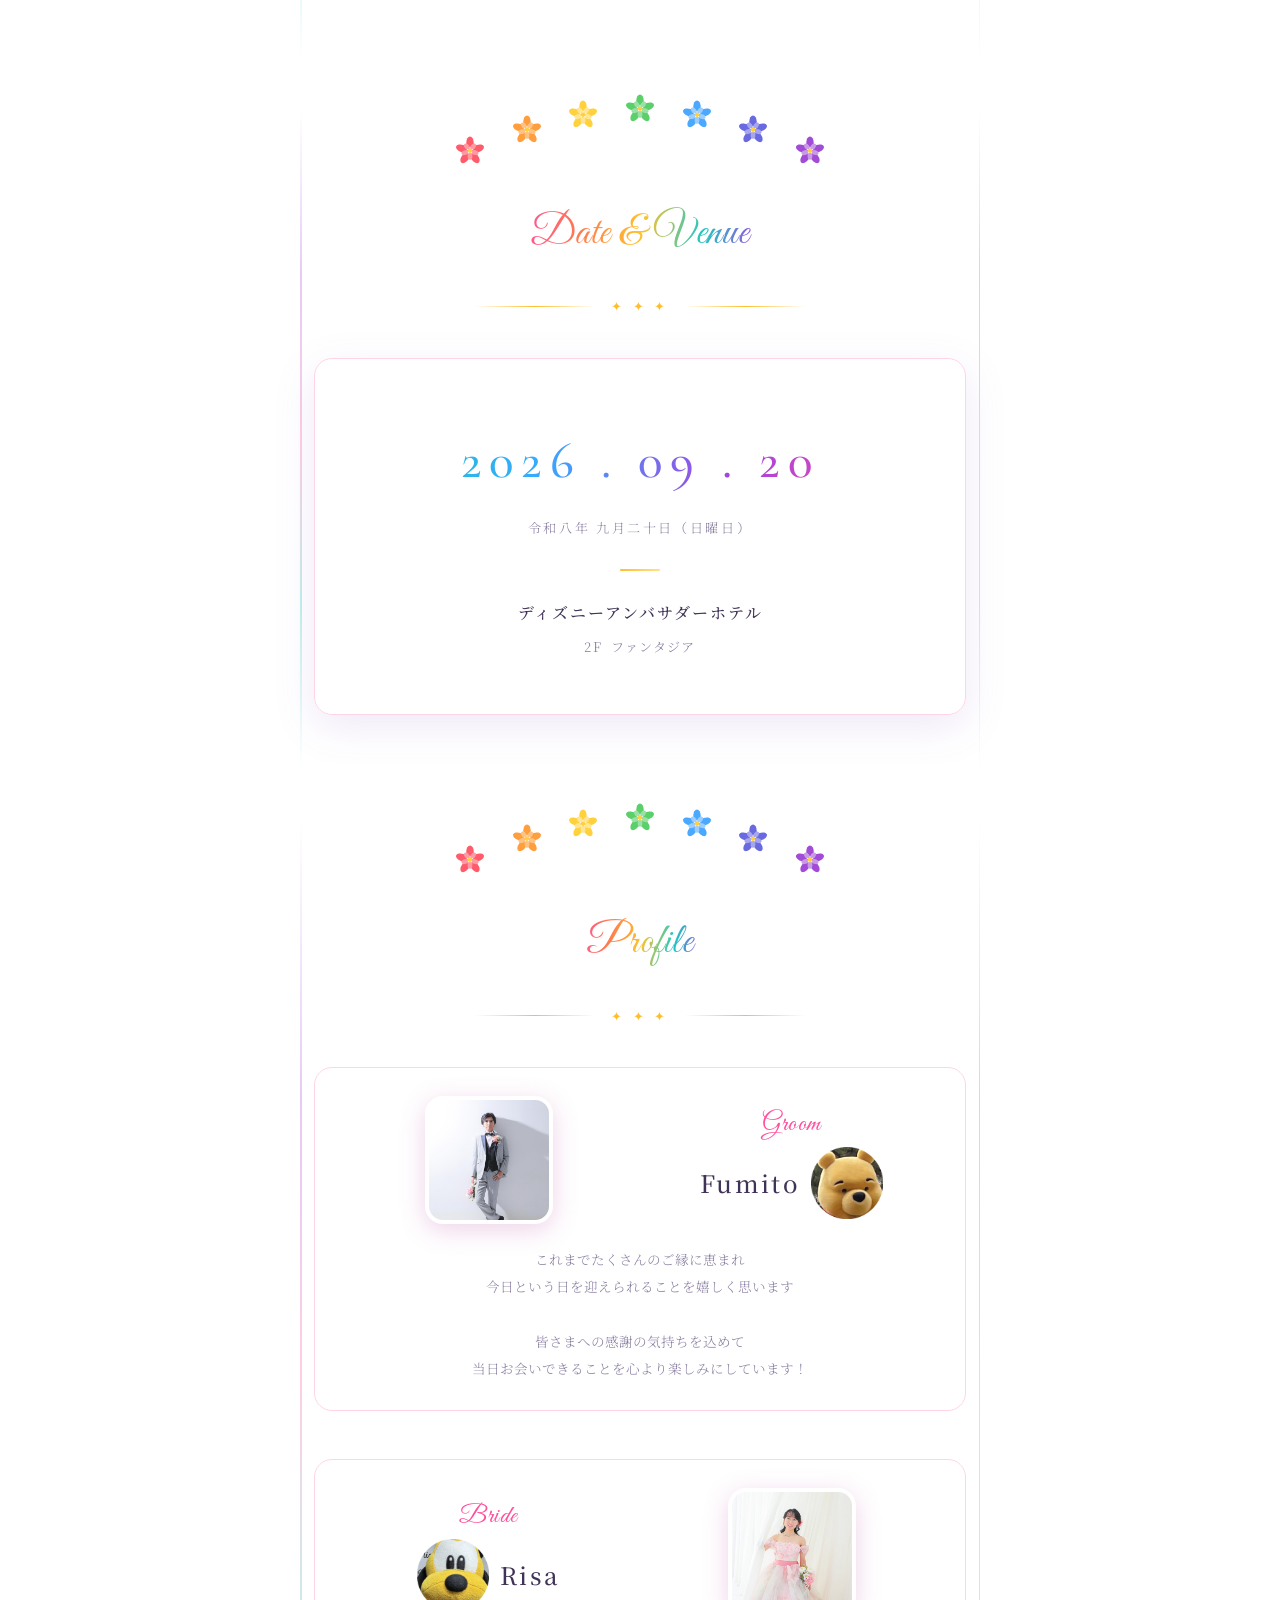
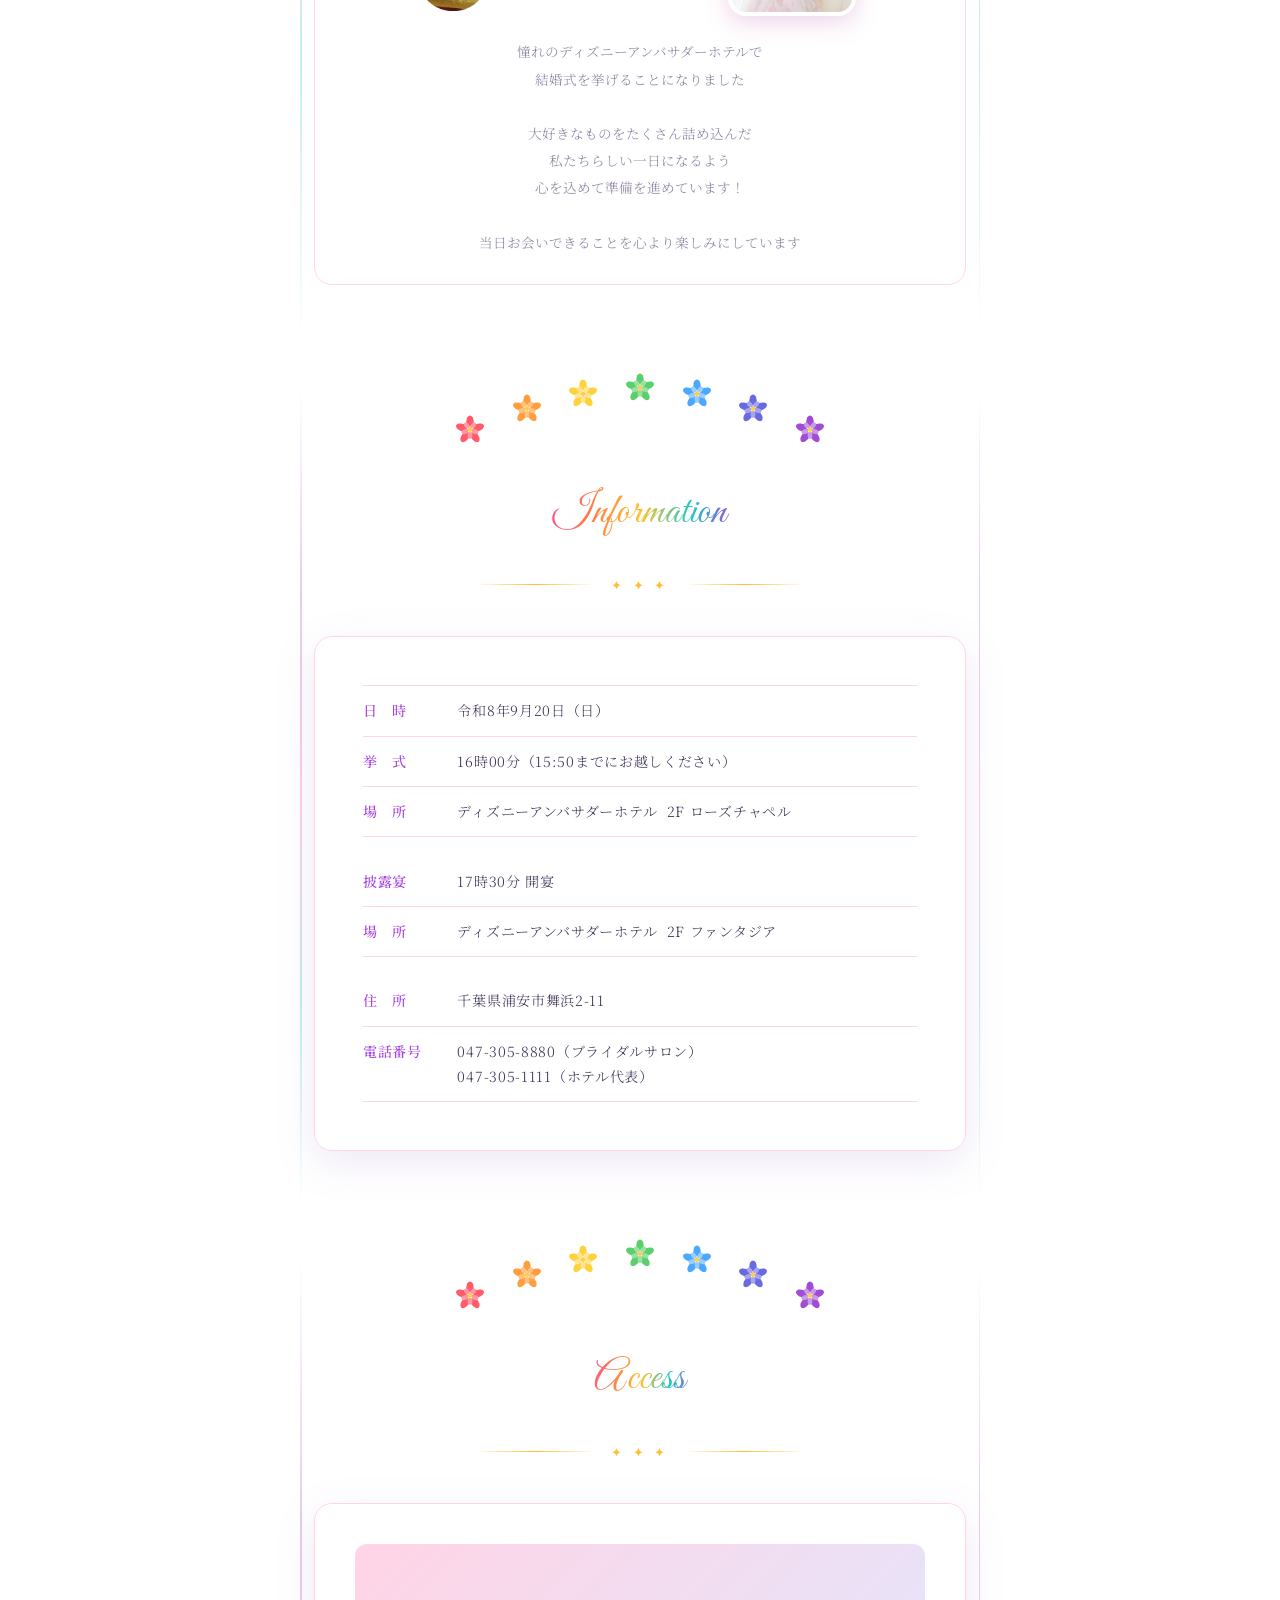
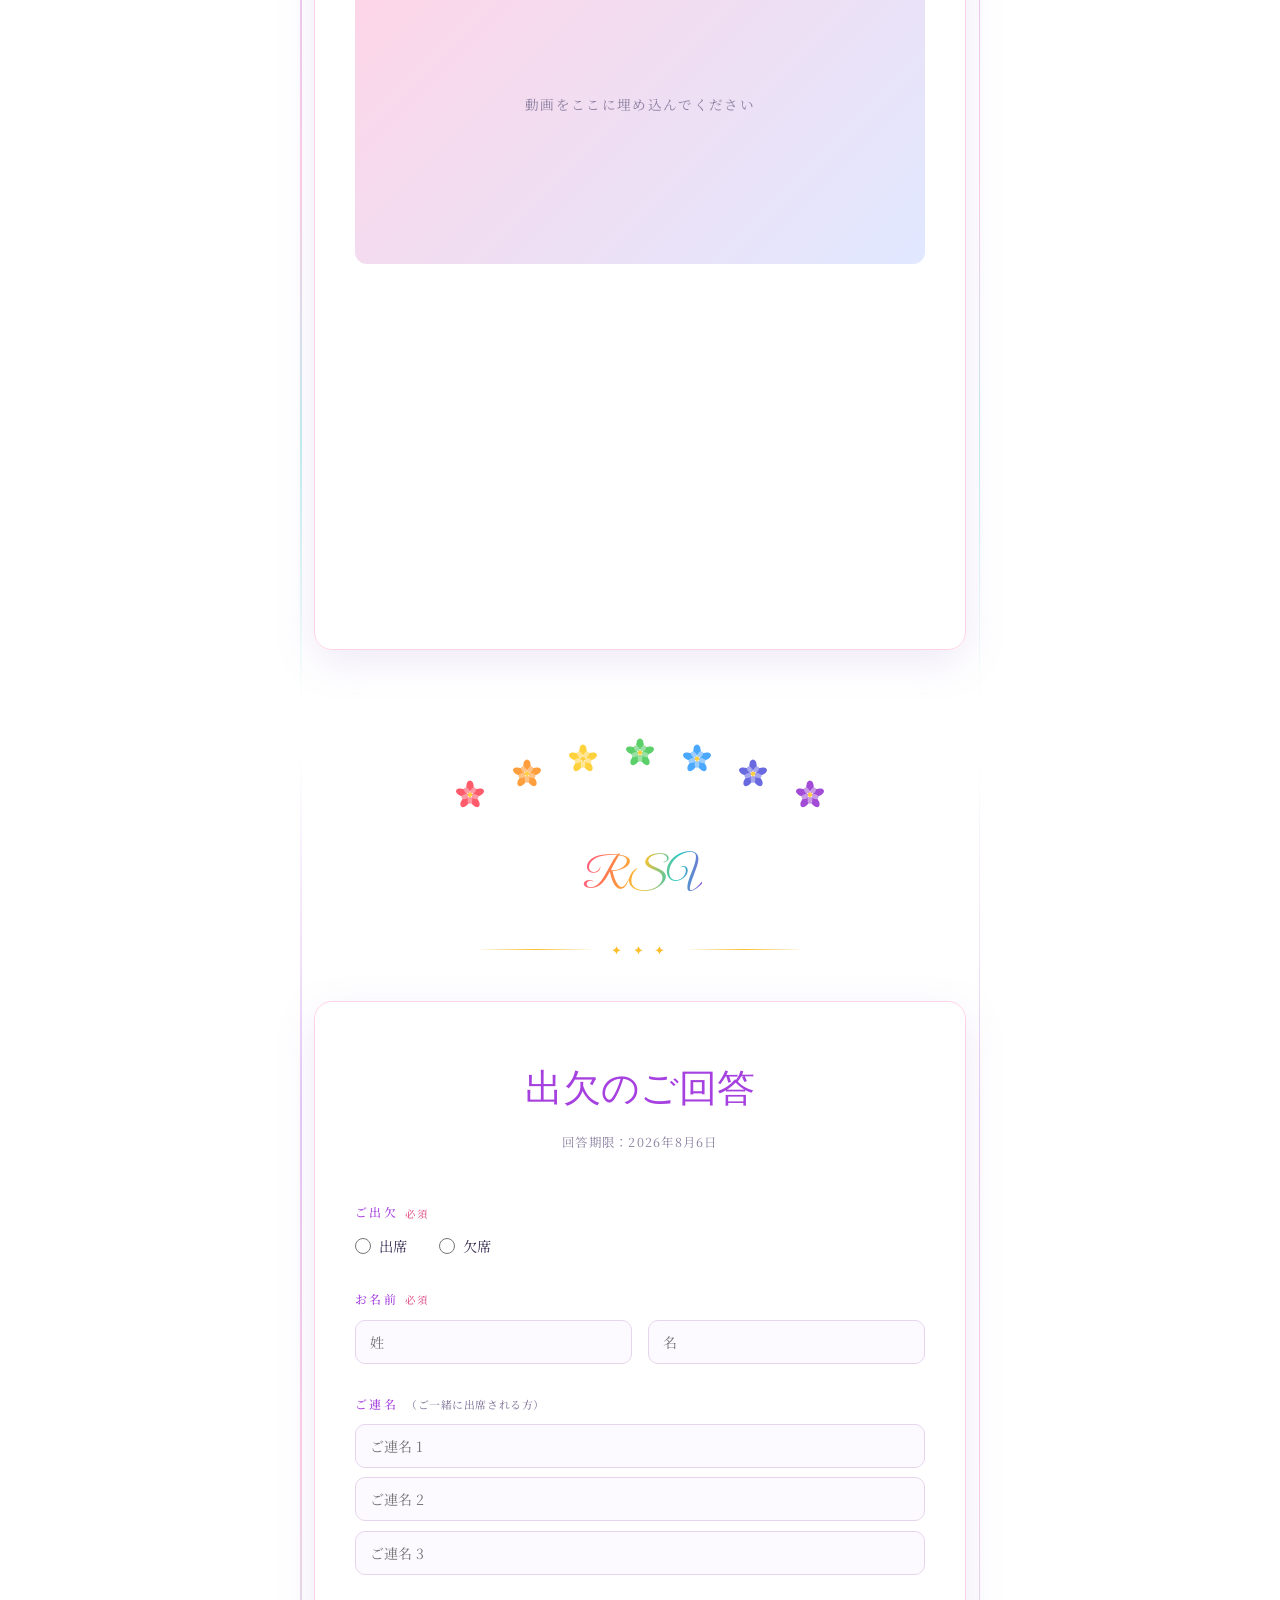
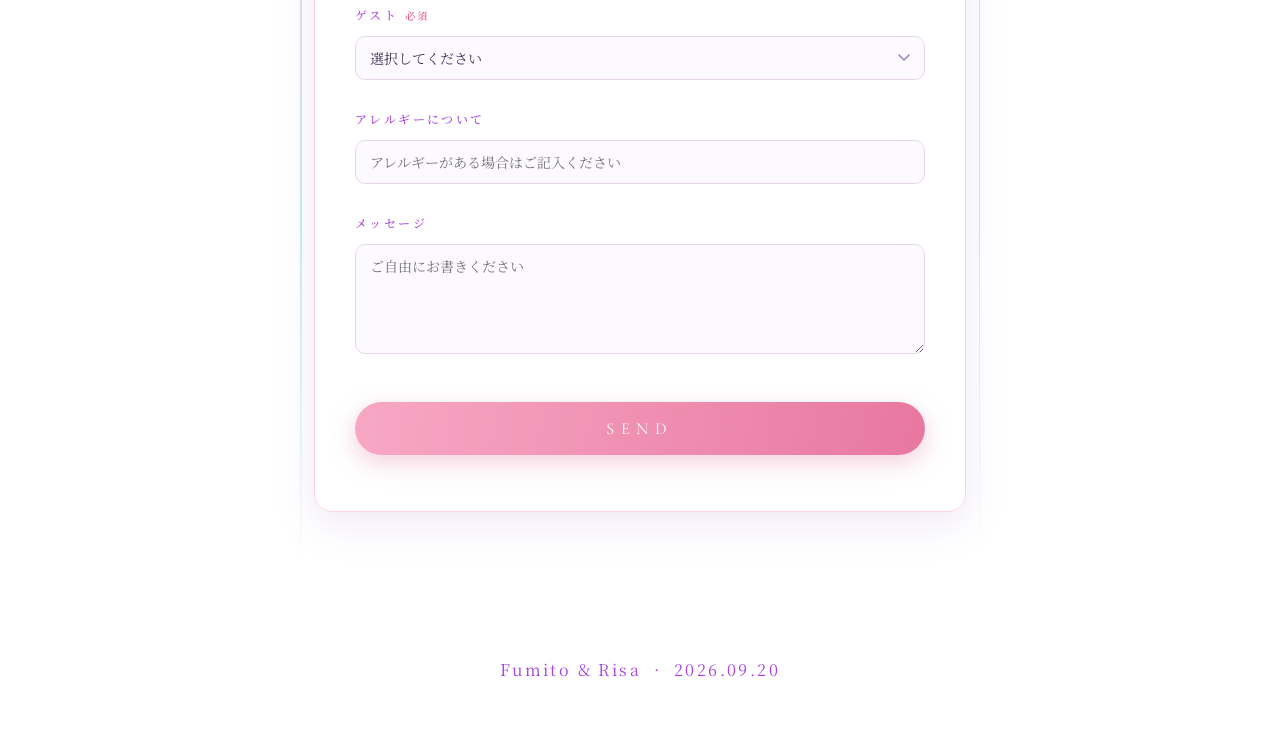
==== commit f6e3e4b7: "Information: remove reception row, add arrival note to ceremony time Co-Authored-By: Claude Opus 4.8" ====
--- a/index.html
+++ b/index.html
@@ -120,12 +120,8 @@
           <dd>令和8年9月20日（日）</dd>
         </div>
         <div class="info-row">
-          <dt>受&emsp;付</dt>
-          <dd>15時30分</dd>
-        </div>
-        <div class="info-row">
           <dt>挙&emsp;式</dt>
-          <dd>16時00分</dd>
+          <dd>16時00分（15:50までにお越しください）</dd>
         </div>
         <div class="info-row">
           <dt>場&emsp;所</dt>
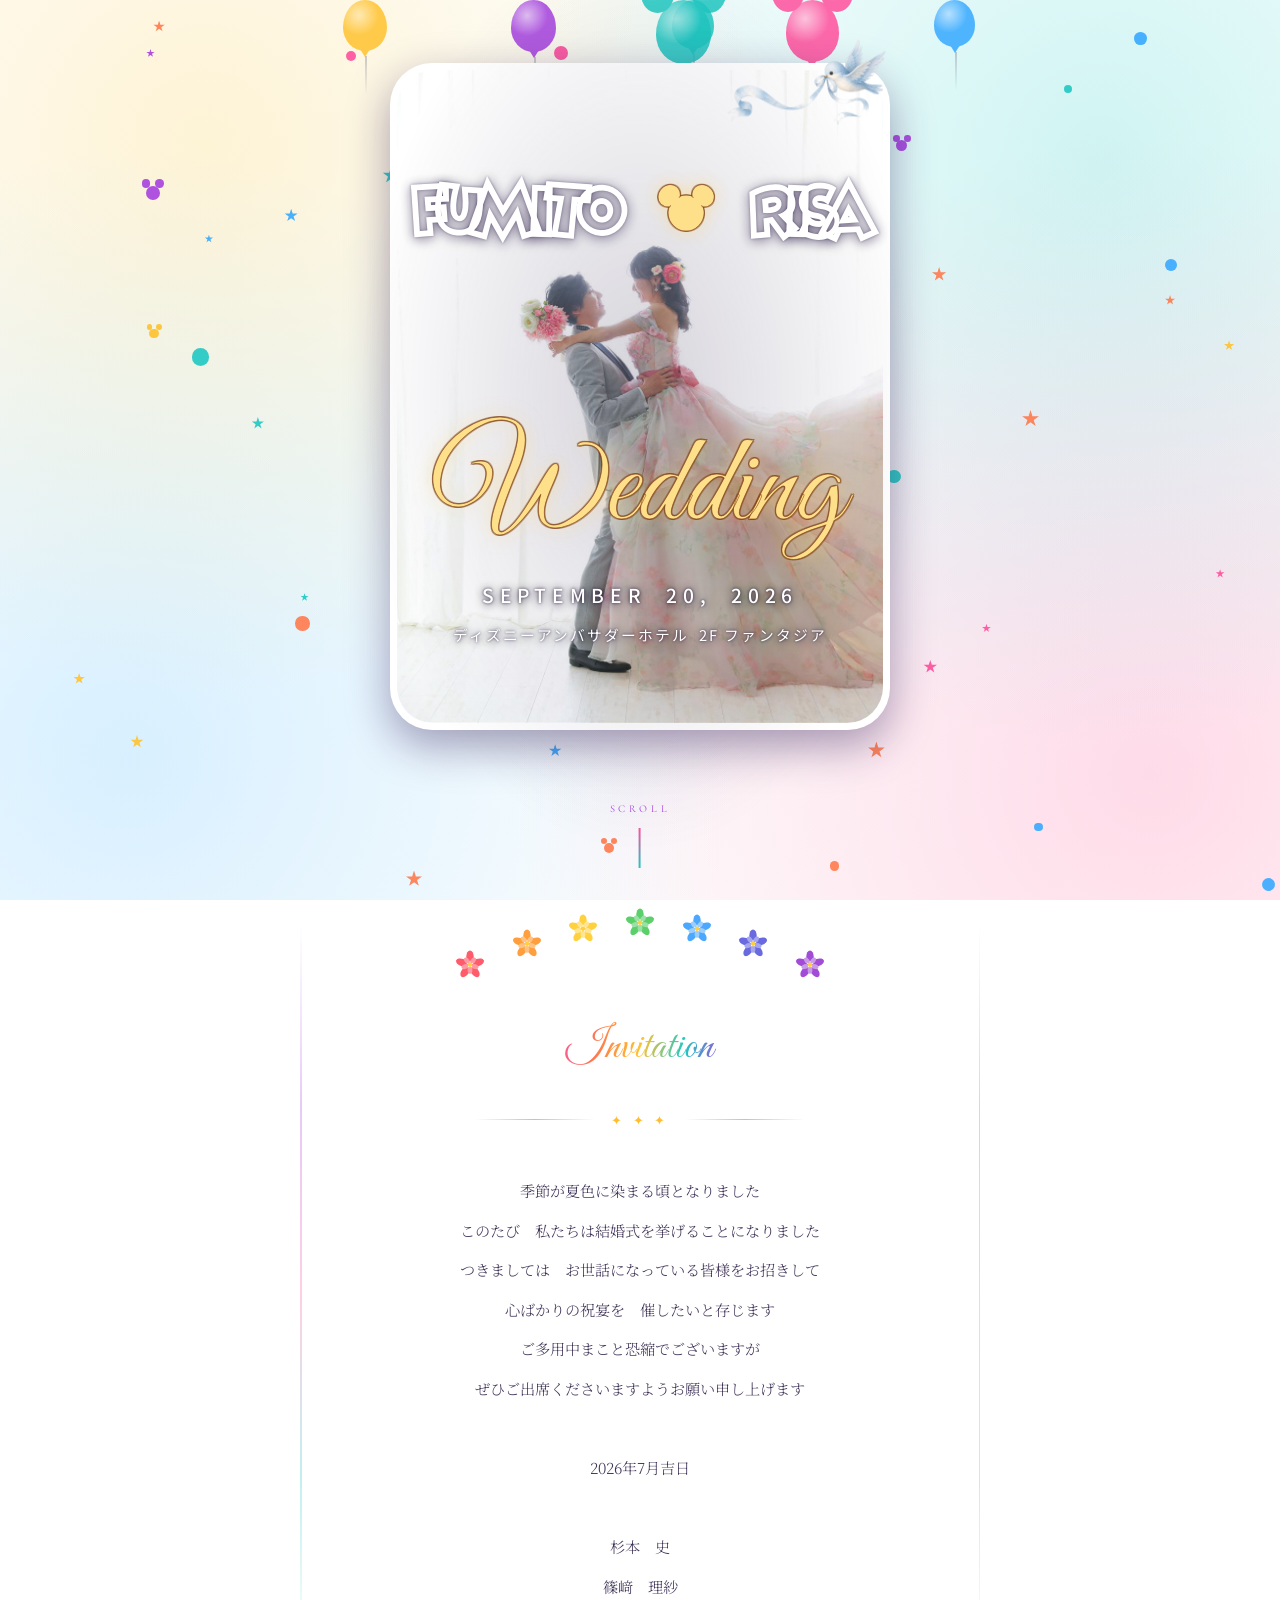
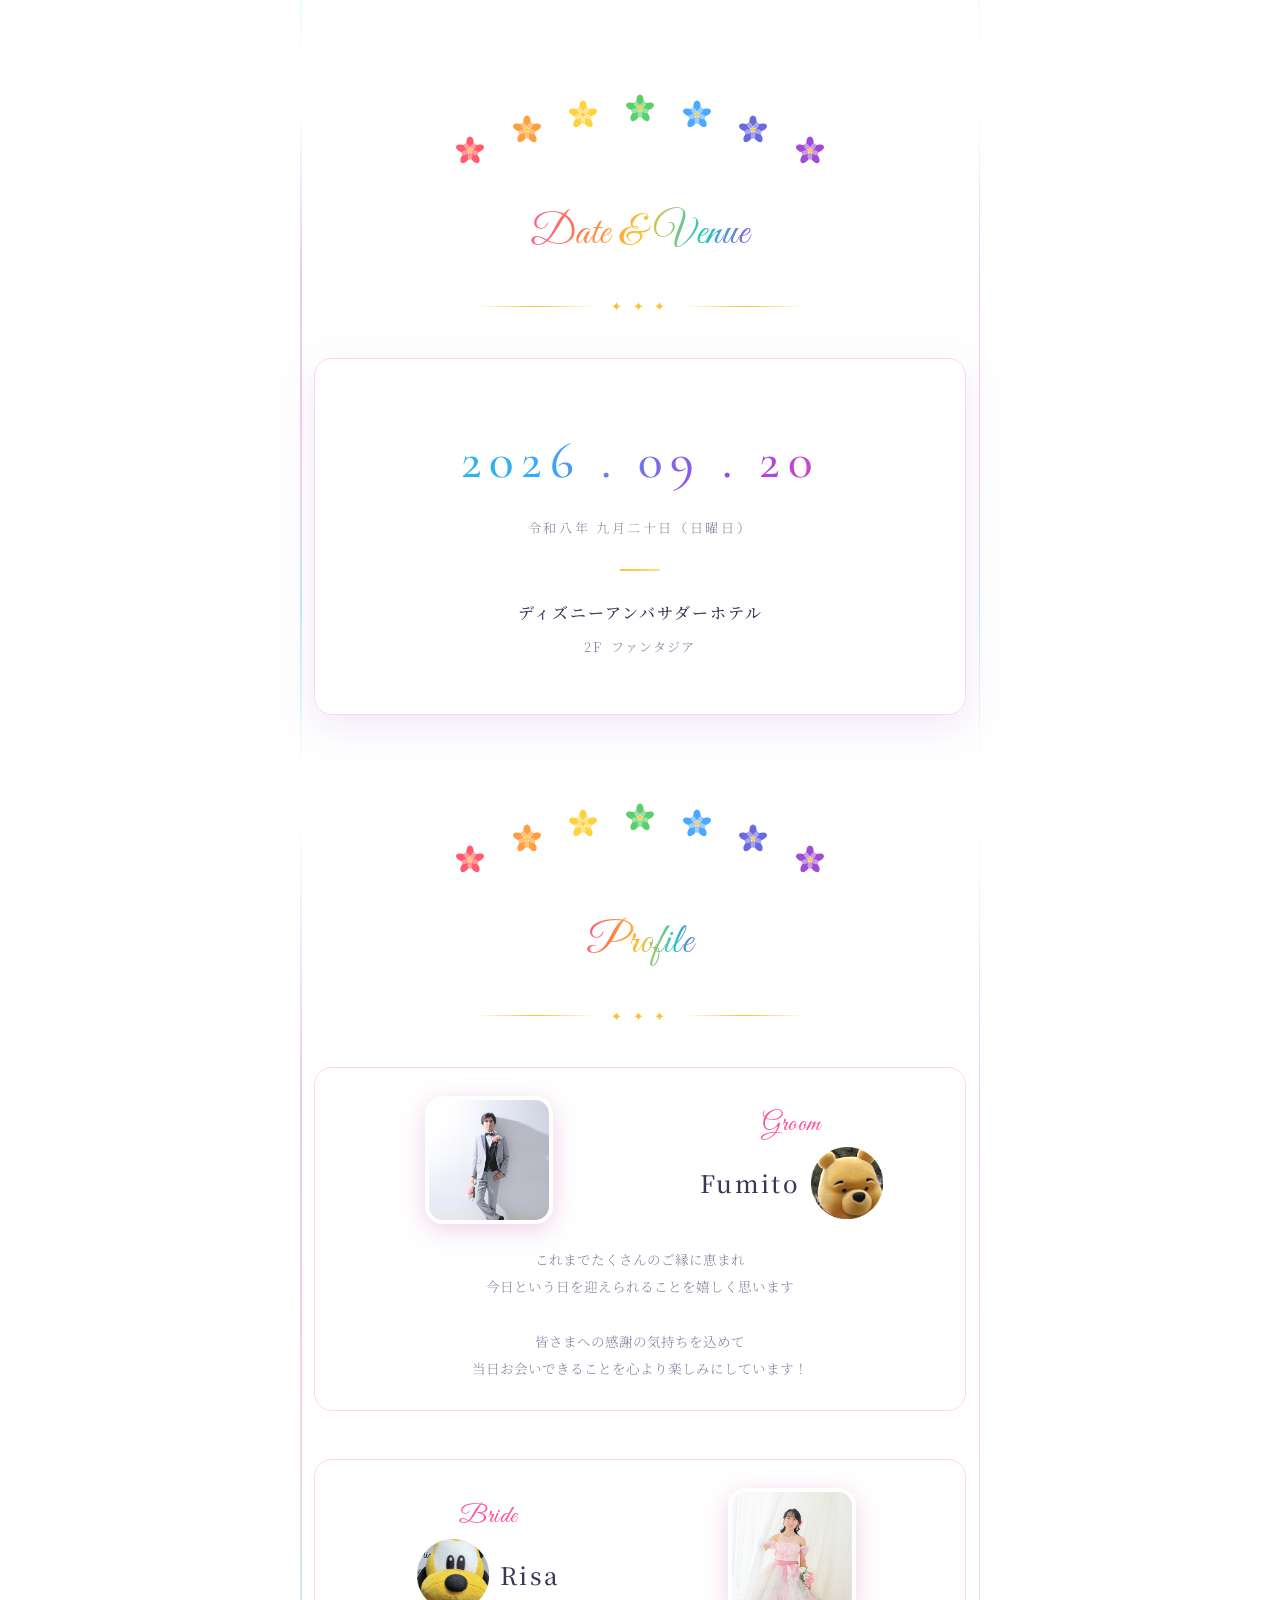
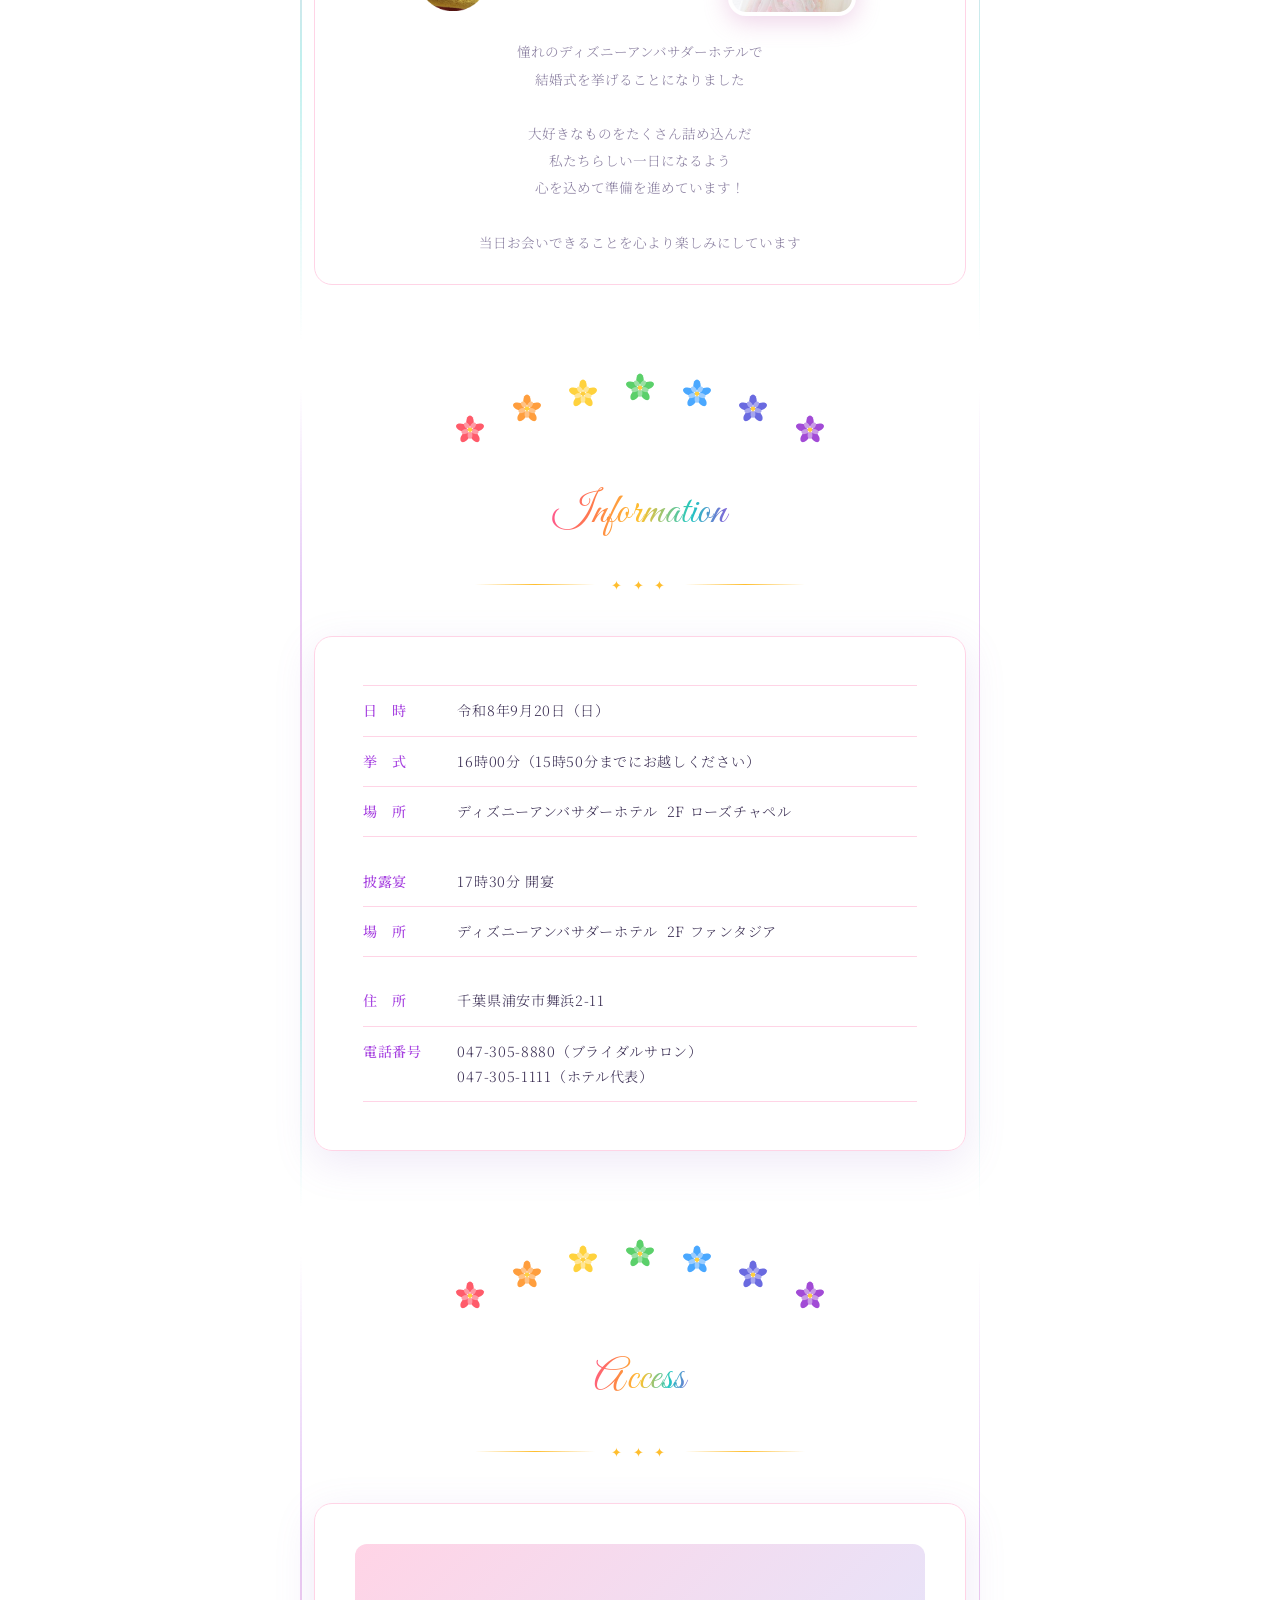
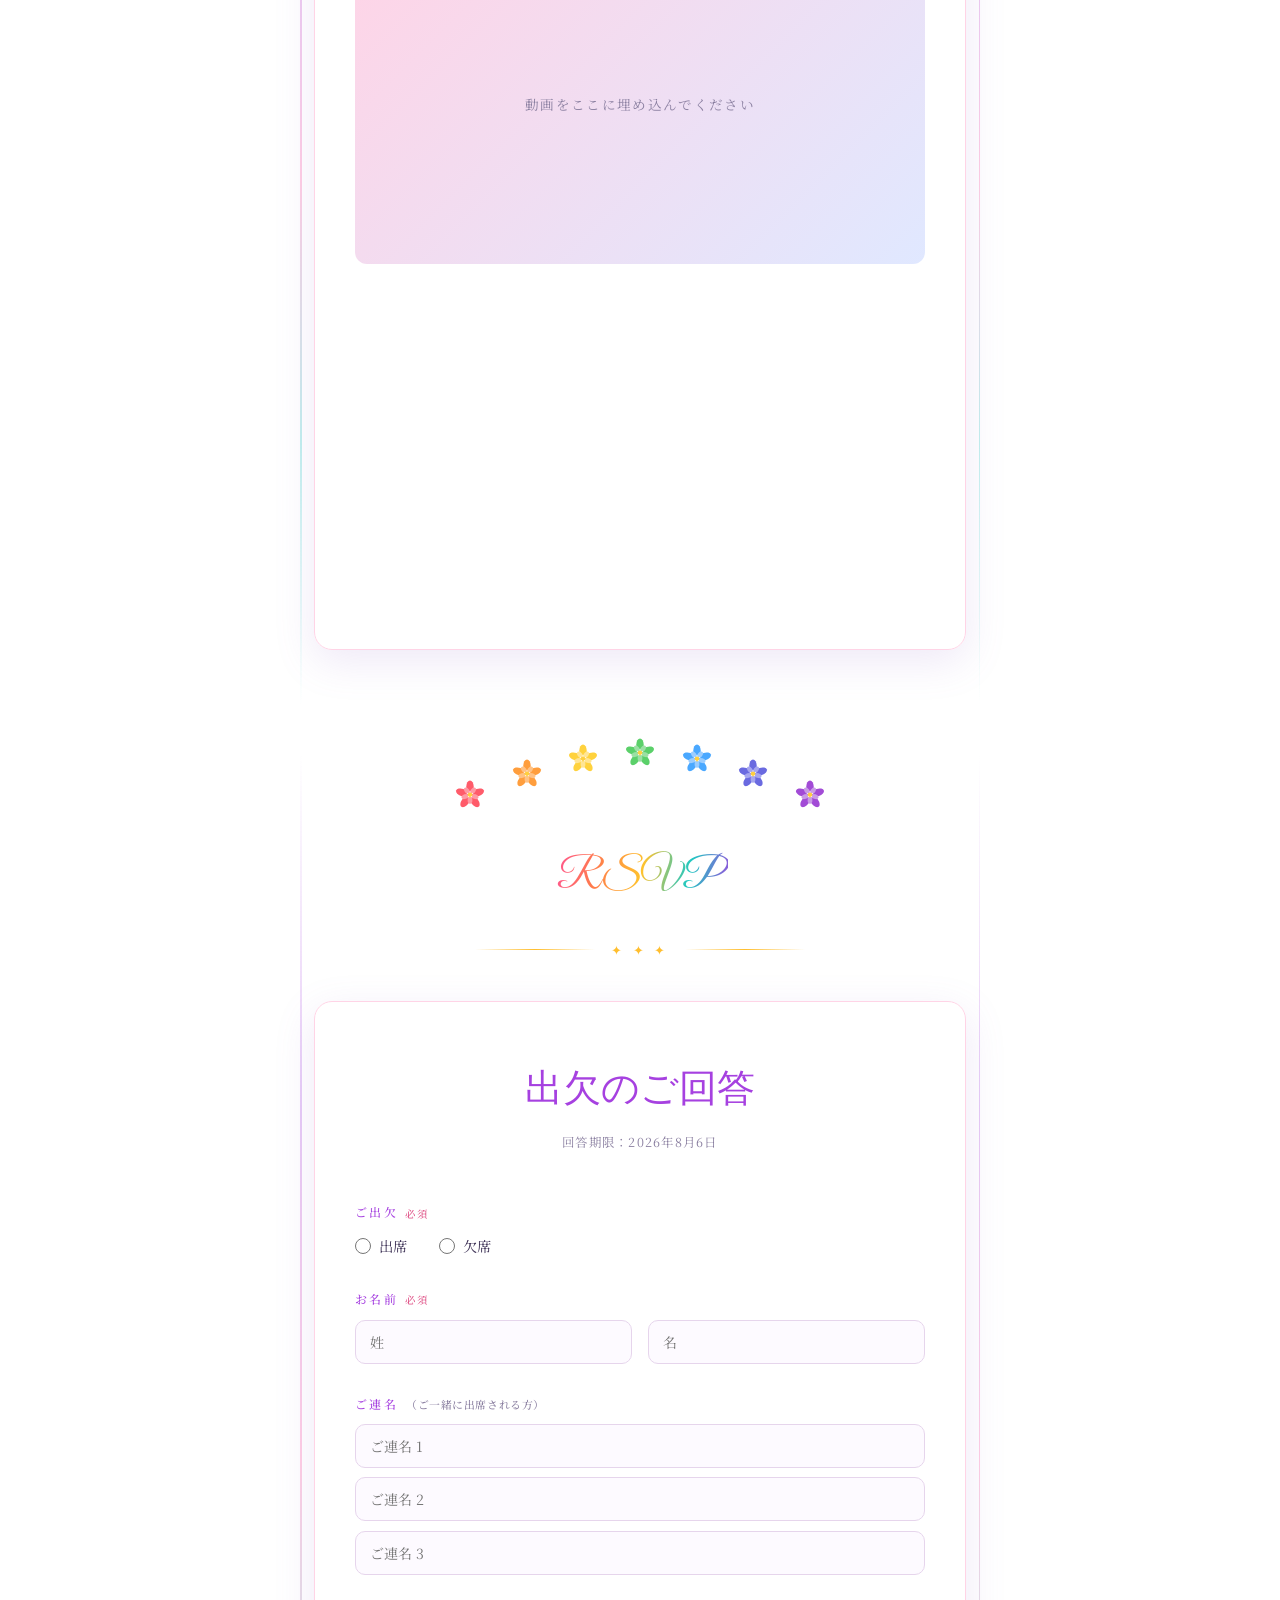
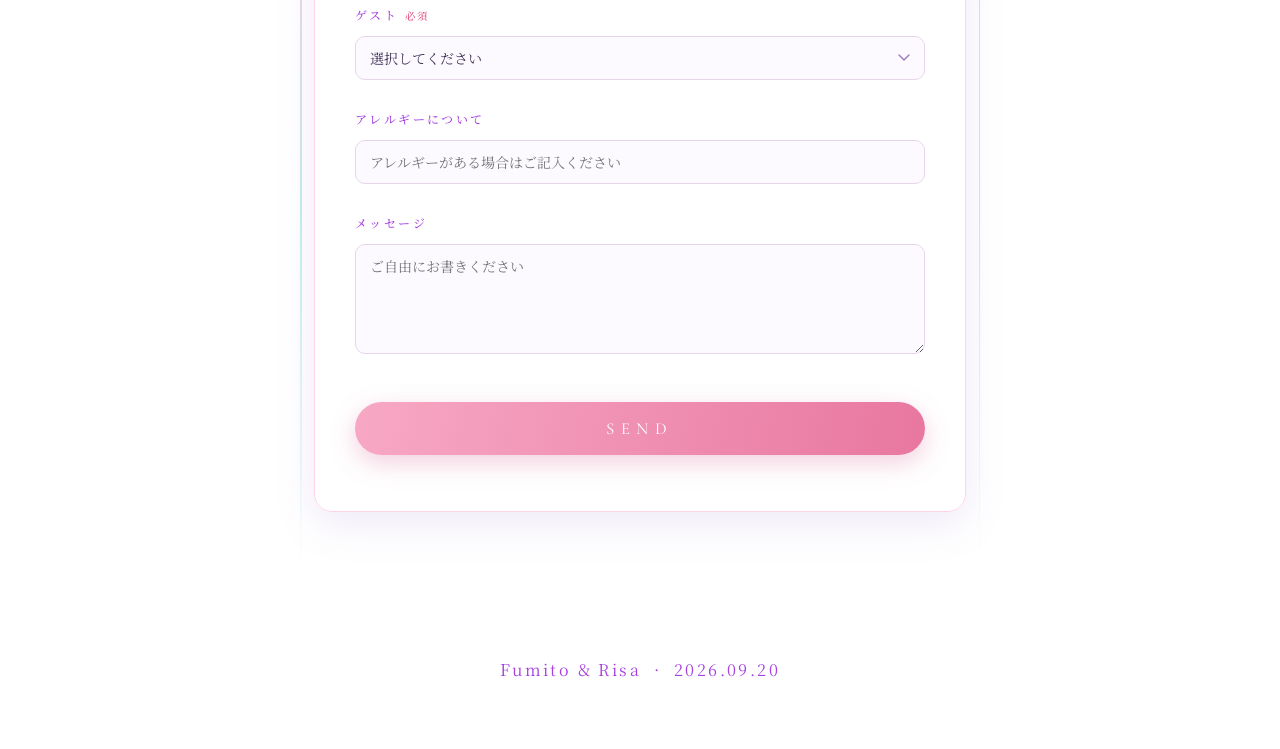
==== commit 7adce6d3: "Ceremony note: use full-width time format Co-Authored-By: Claude Opus 4.8 <noreply@anthropic.com>" ====
--- a/index.html
+++ b/index.html
@@ -121,7 +121,7 @@
         </div>
         <div class="info-row">
           <dt>挙&emsp;式</dt>
-          <dd>16時00分（15:50までにお越しください）</dd>
+          <dd>16時00分（15時50分までにお越しください）</dd>
         </div>
         <div class="info-row">
           <dt>場&emsp;所</dt>
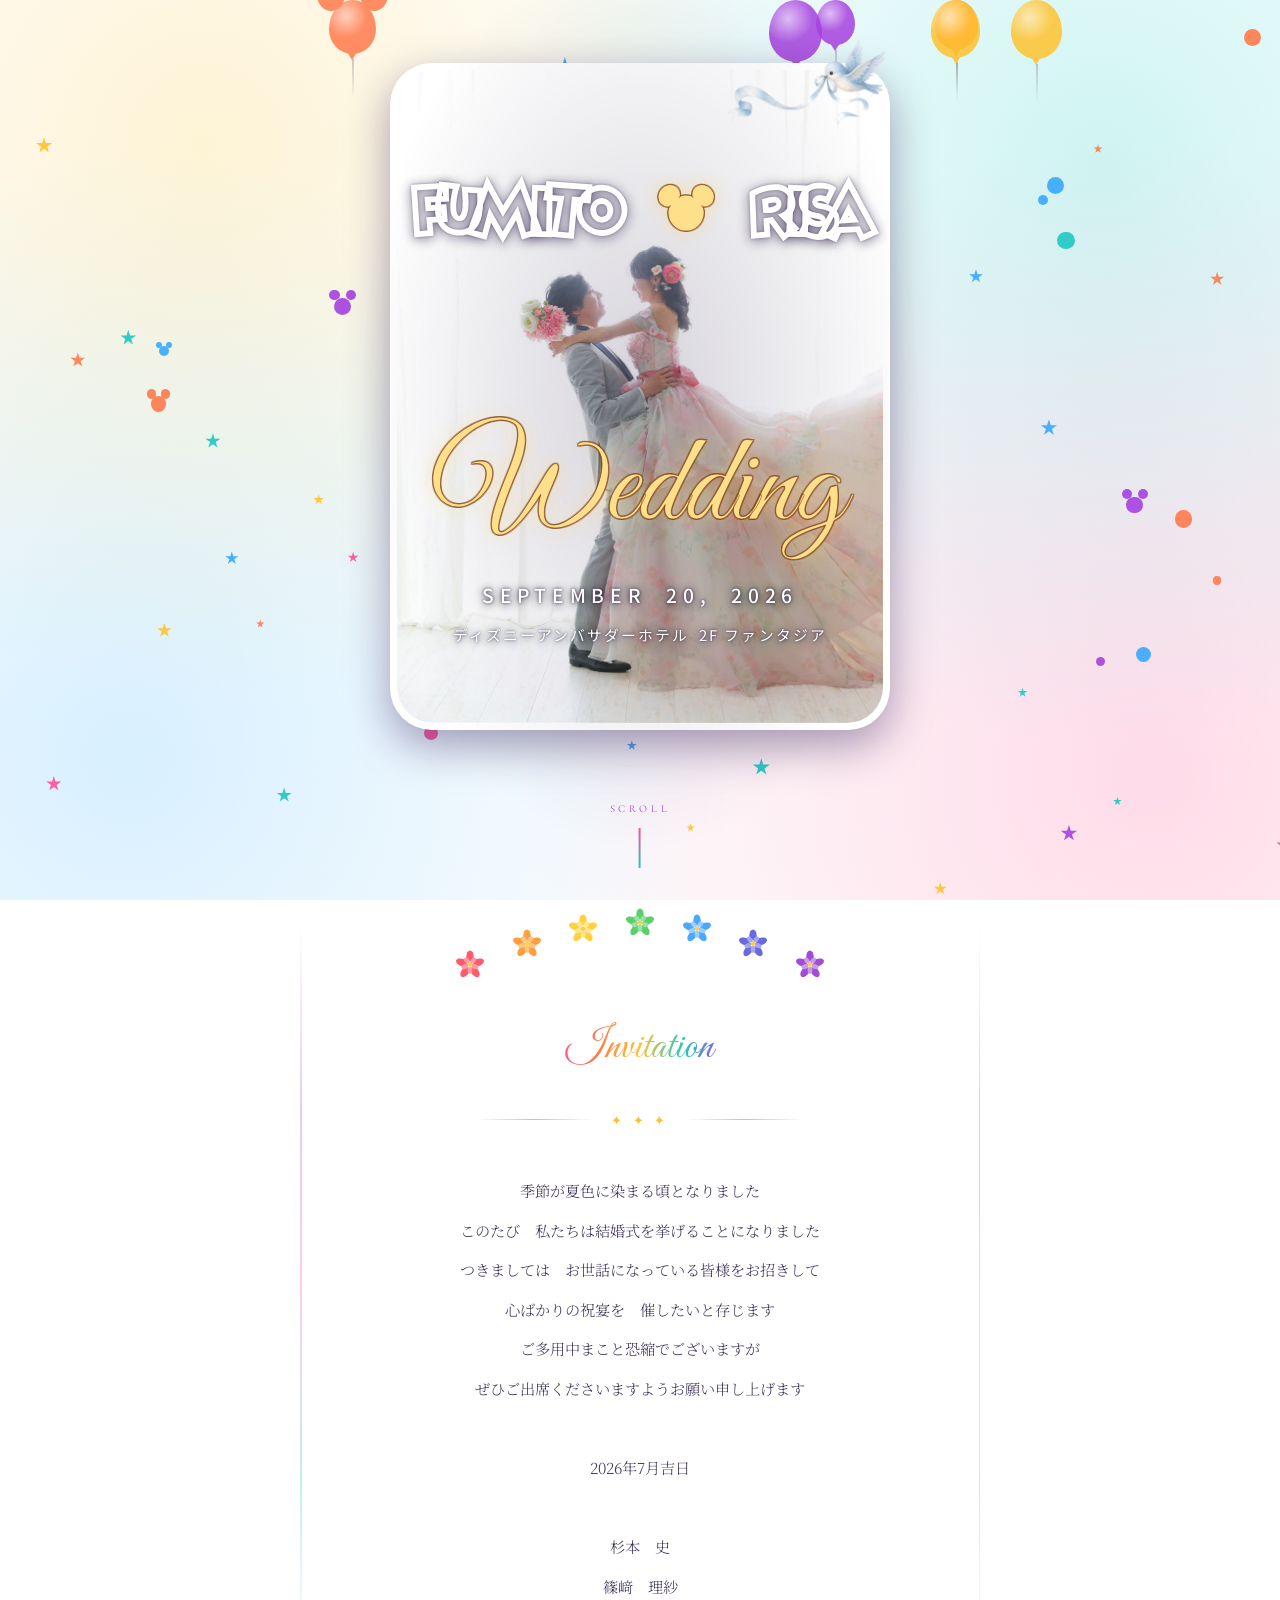
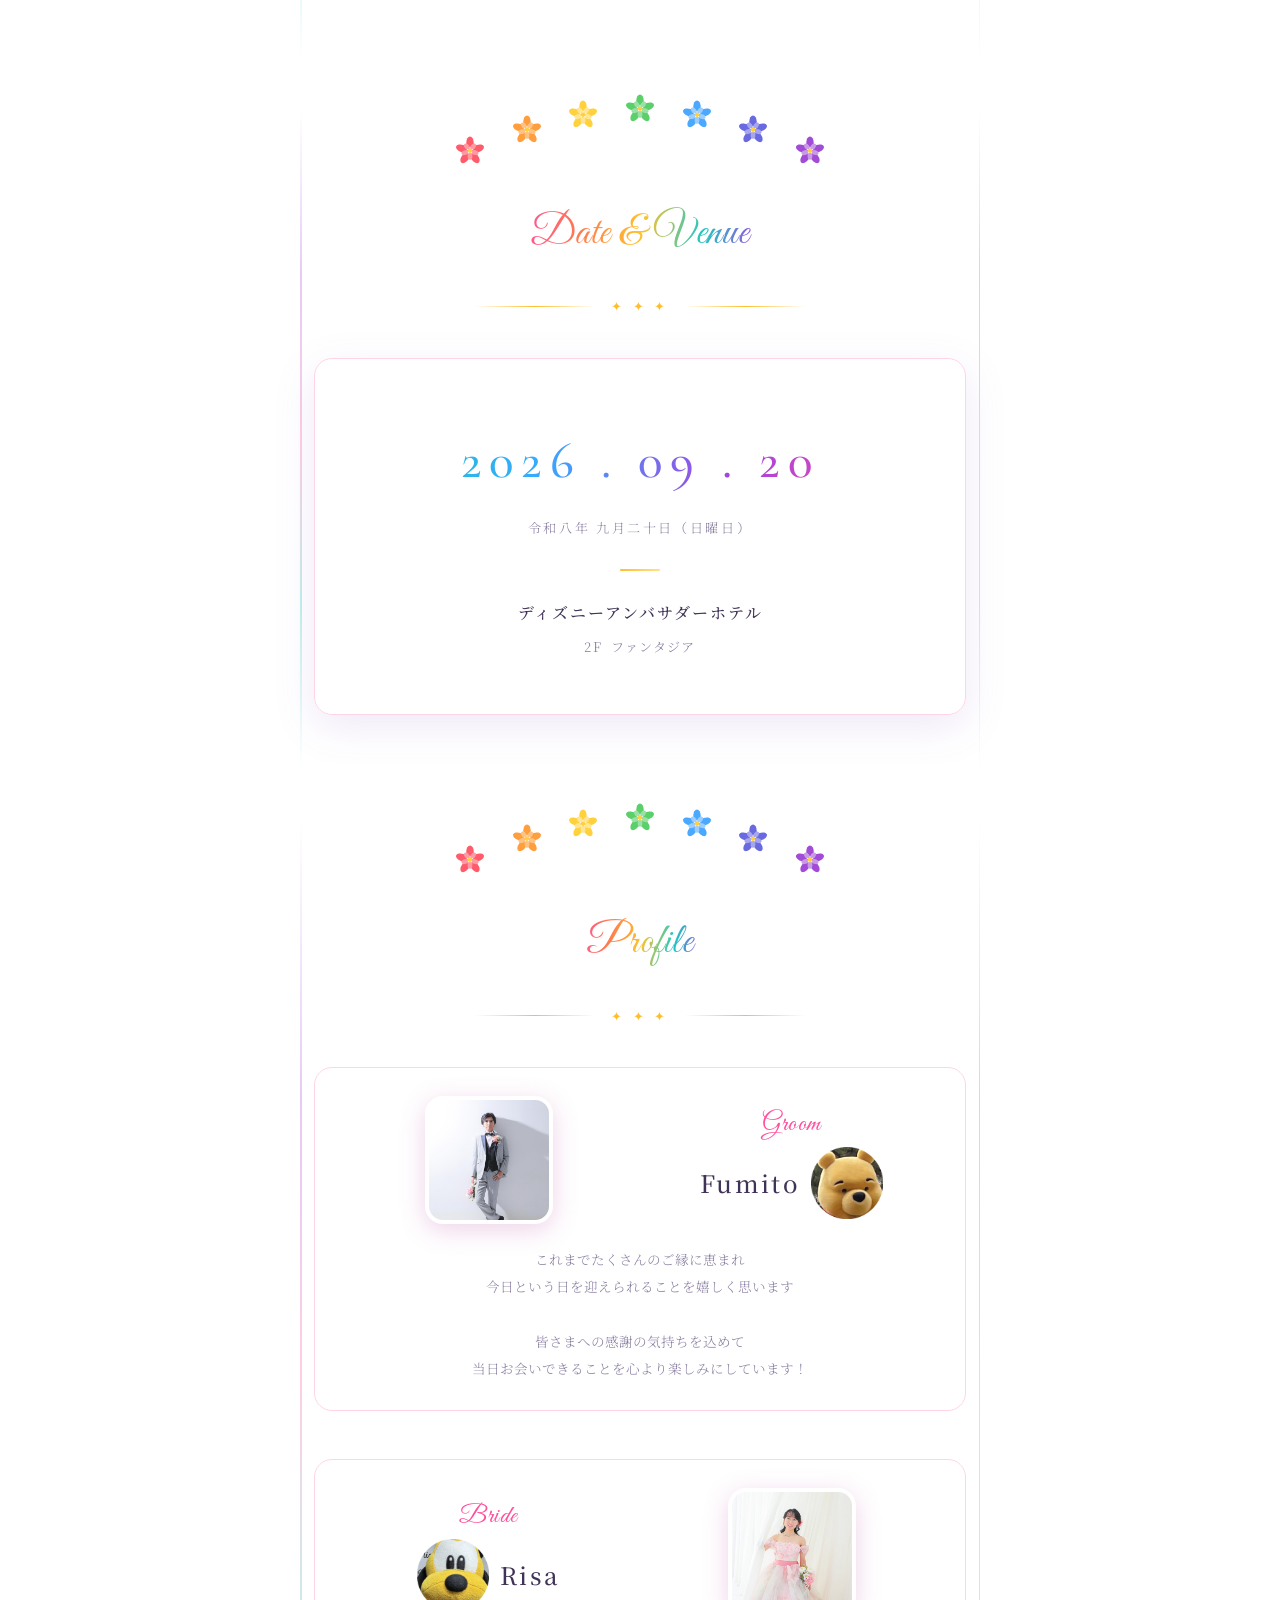
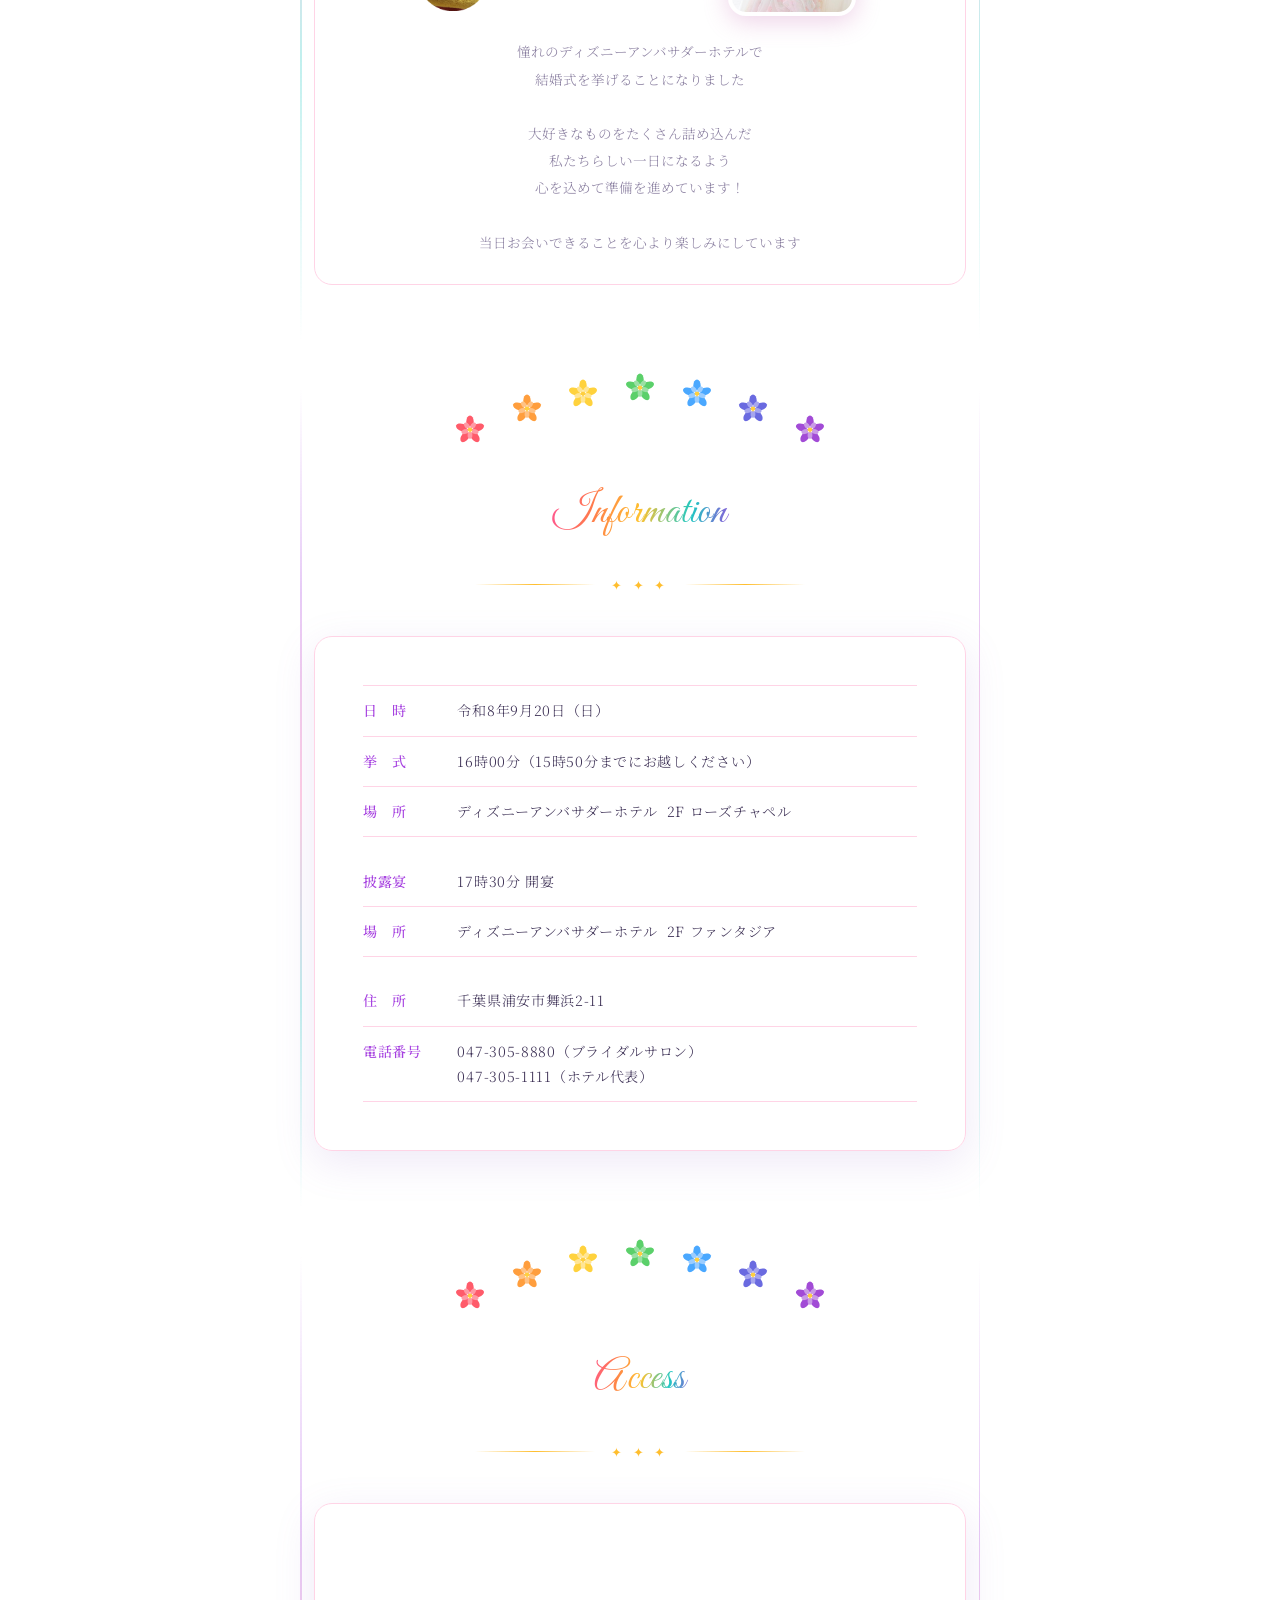
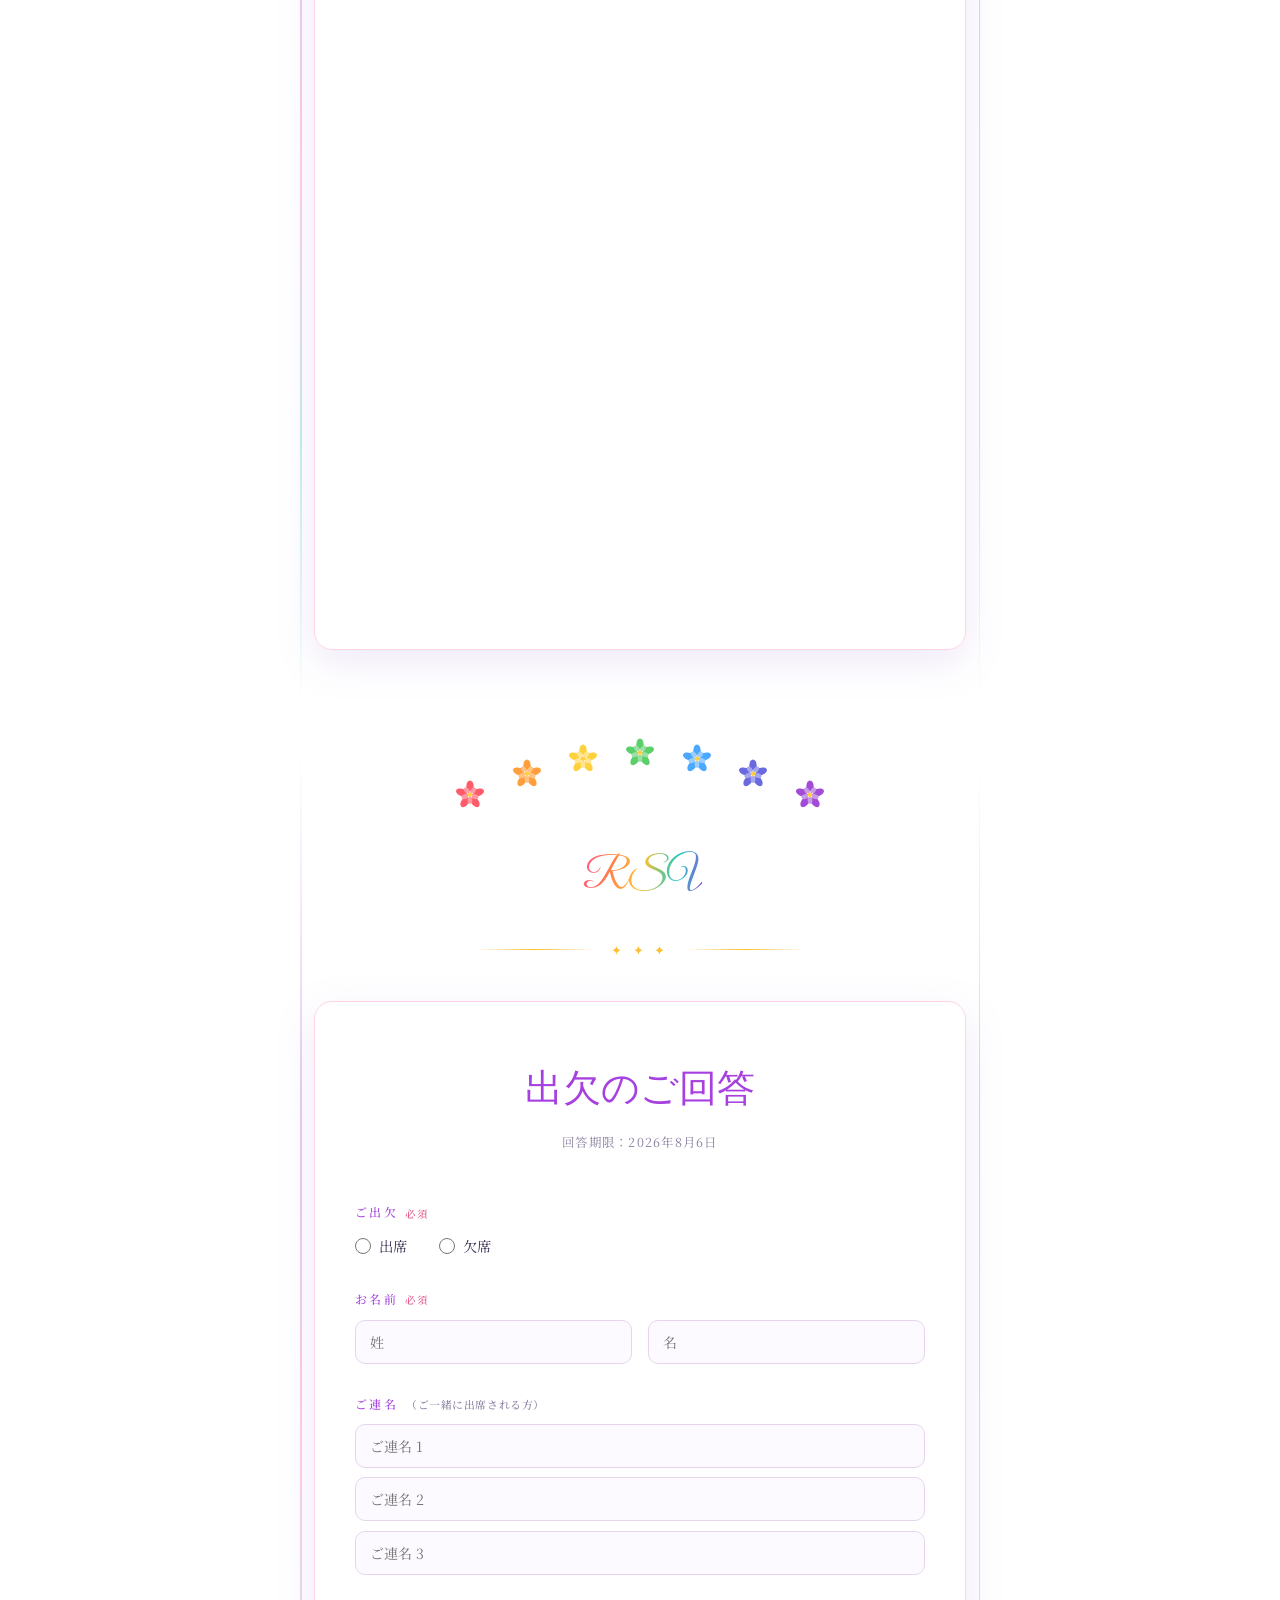
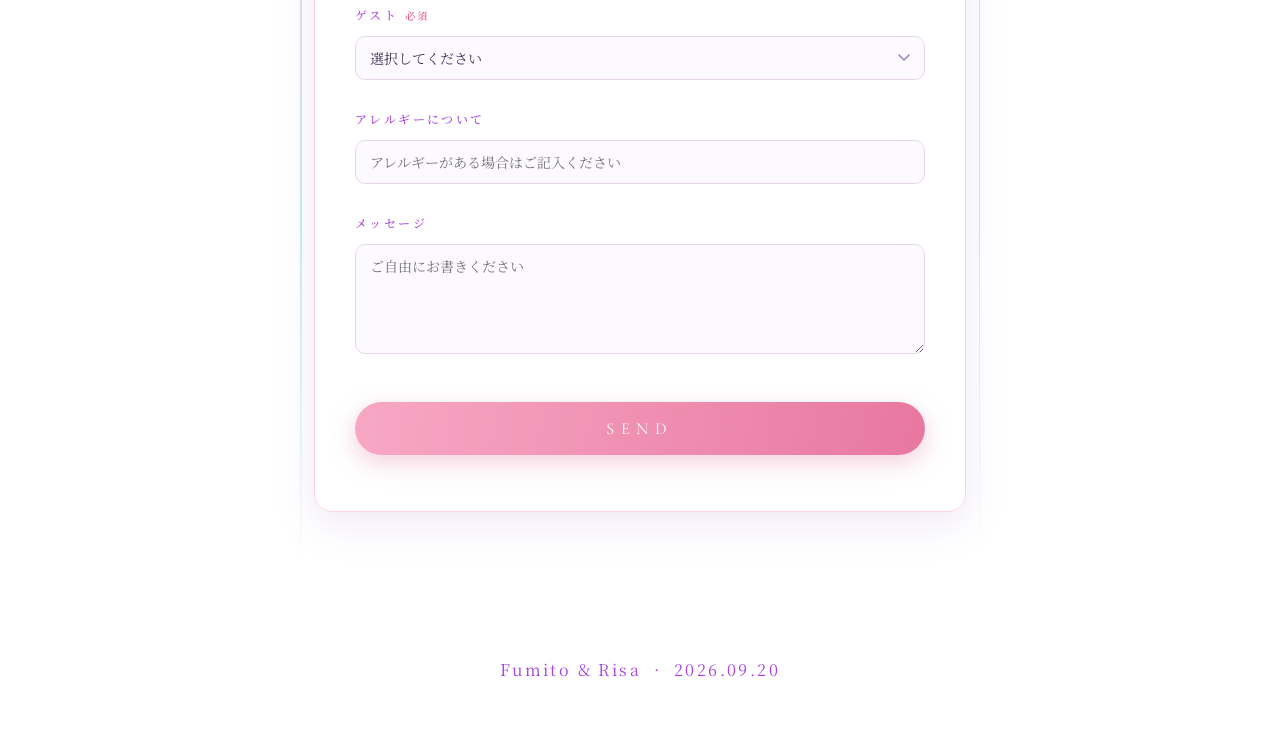
==== commit 0add6579: "Embed YouTube wedding movie in Access section Co-Authored-By: Claude Opus 4.8 <noreply@anthropic.com" ====
--- a/index.html
+++ b/index.html
@@ -158,11 +158,13 @@
     <div class="section-divider"><span class="divider-icon">✦ ✦ ✦</span></div>
     <div class="access-card">
       <div class="video-wrap">
-        <!-- ここに動画のiframeを貼り付けてください -->
-        <!-- 例: <iframe src="https://www.youtube.com/embed/XXXXXX" ...></iframe> -->
-        <div class="video-placeholder">
-          <p>動画をここに埋め込んでください</p>
-        </div>
+        <iframe
+          src="https://www.youtube.com/embed/gzOqJsWOEmI"
+          title="Wedding movie"
+          allow="accelerometer; autoplay; clipboard-write; encrypted-media; gyroscope; picture-in-picture; web-share"
+          referrerpolicy="strict-origin-when-cross-origin"
+          allowfullscreen>
+        </iframe>
       </div>
       <div class="map-wrap">
         <iframe
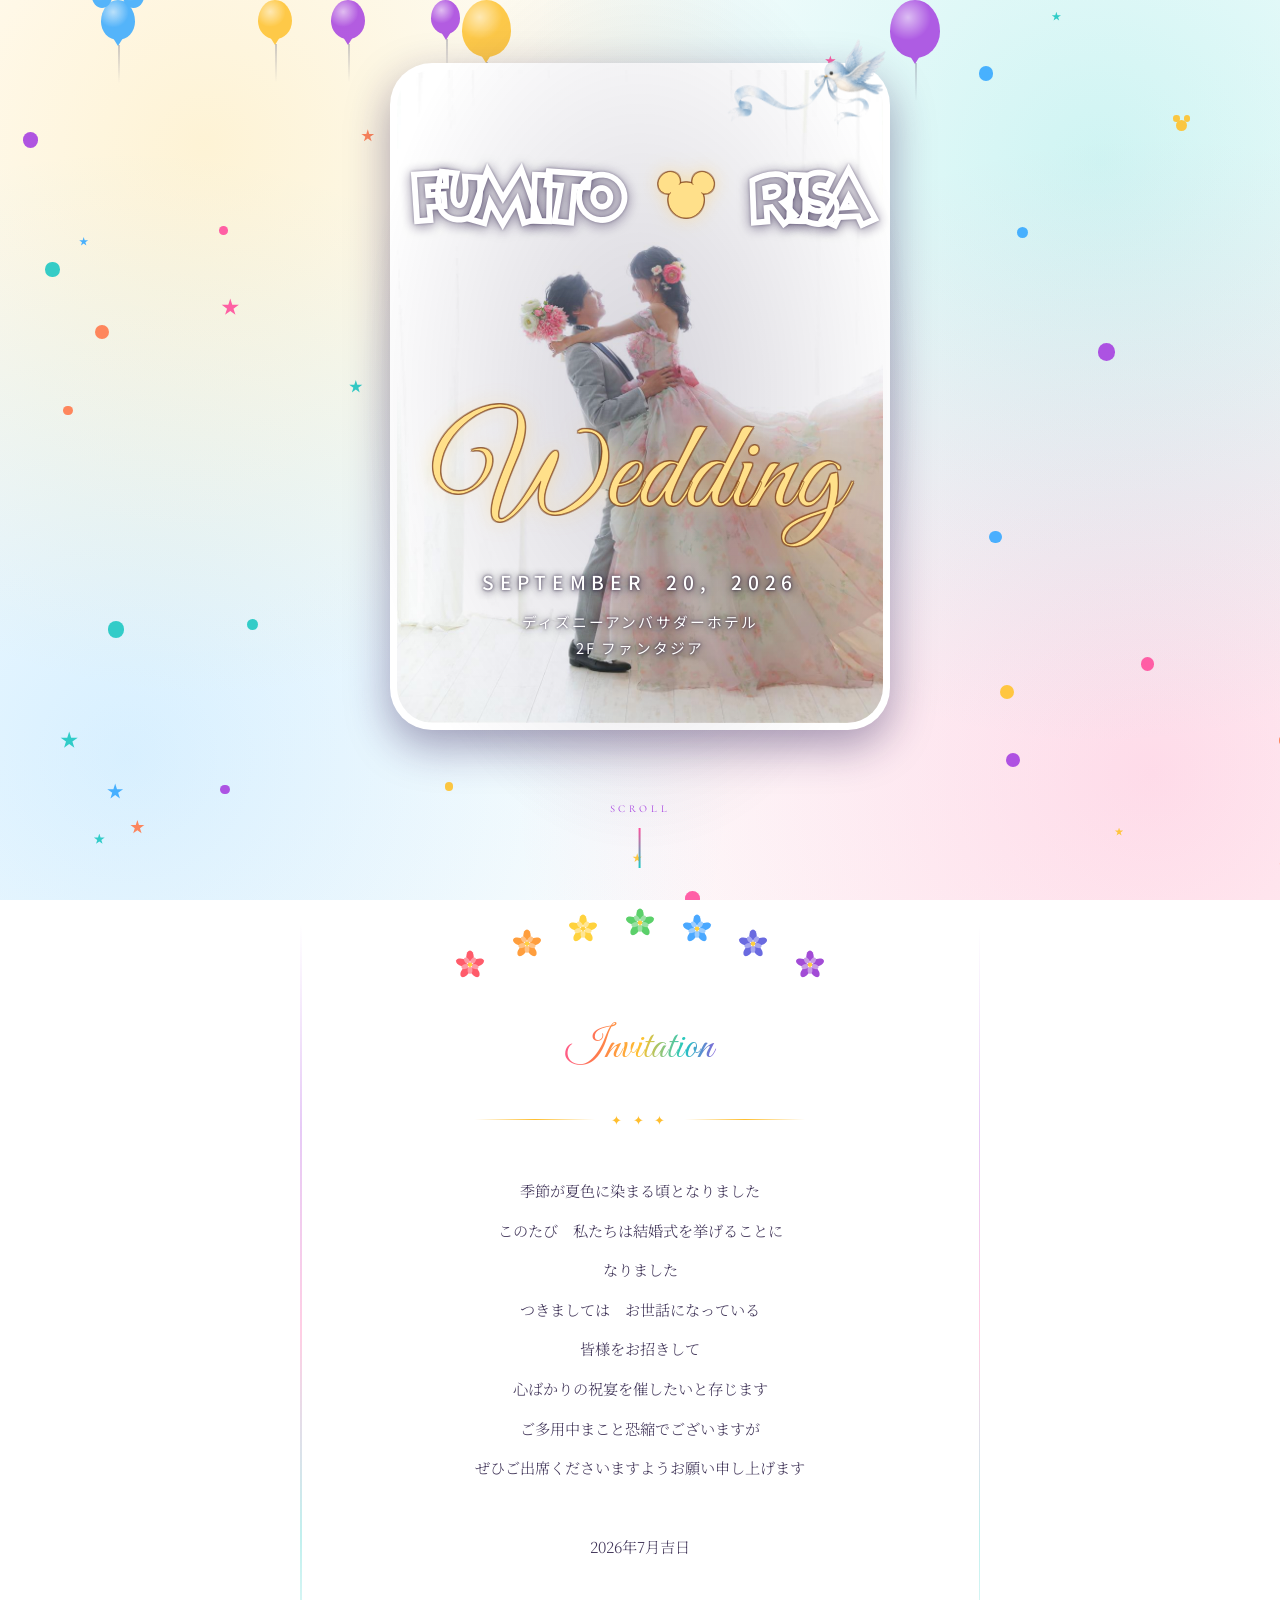
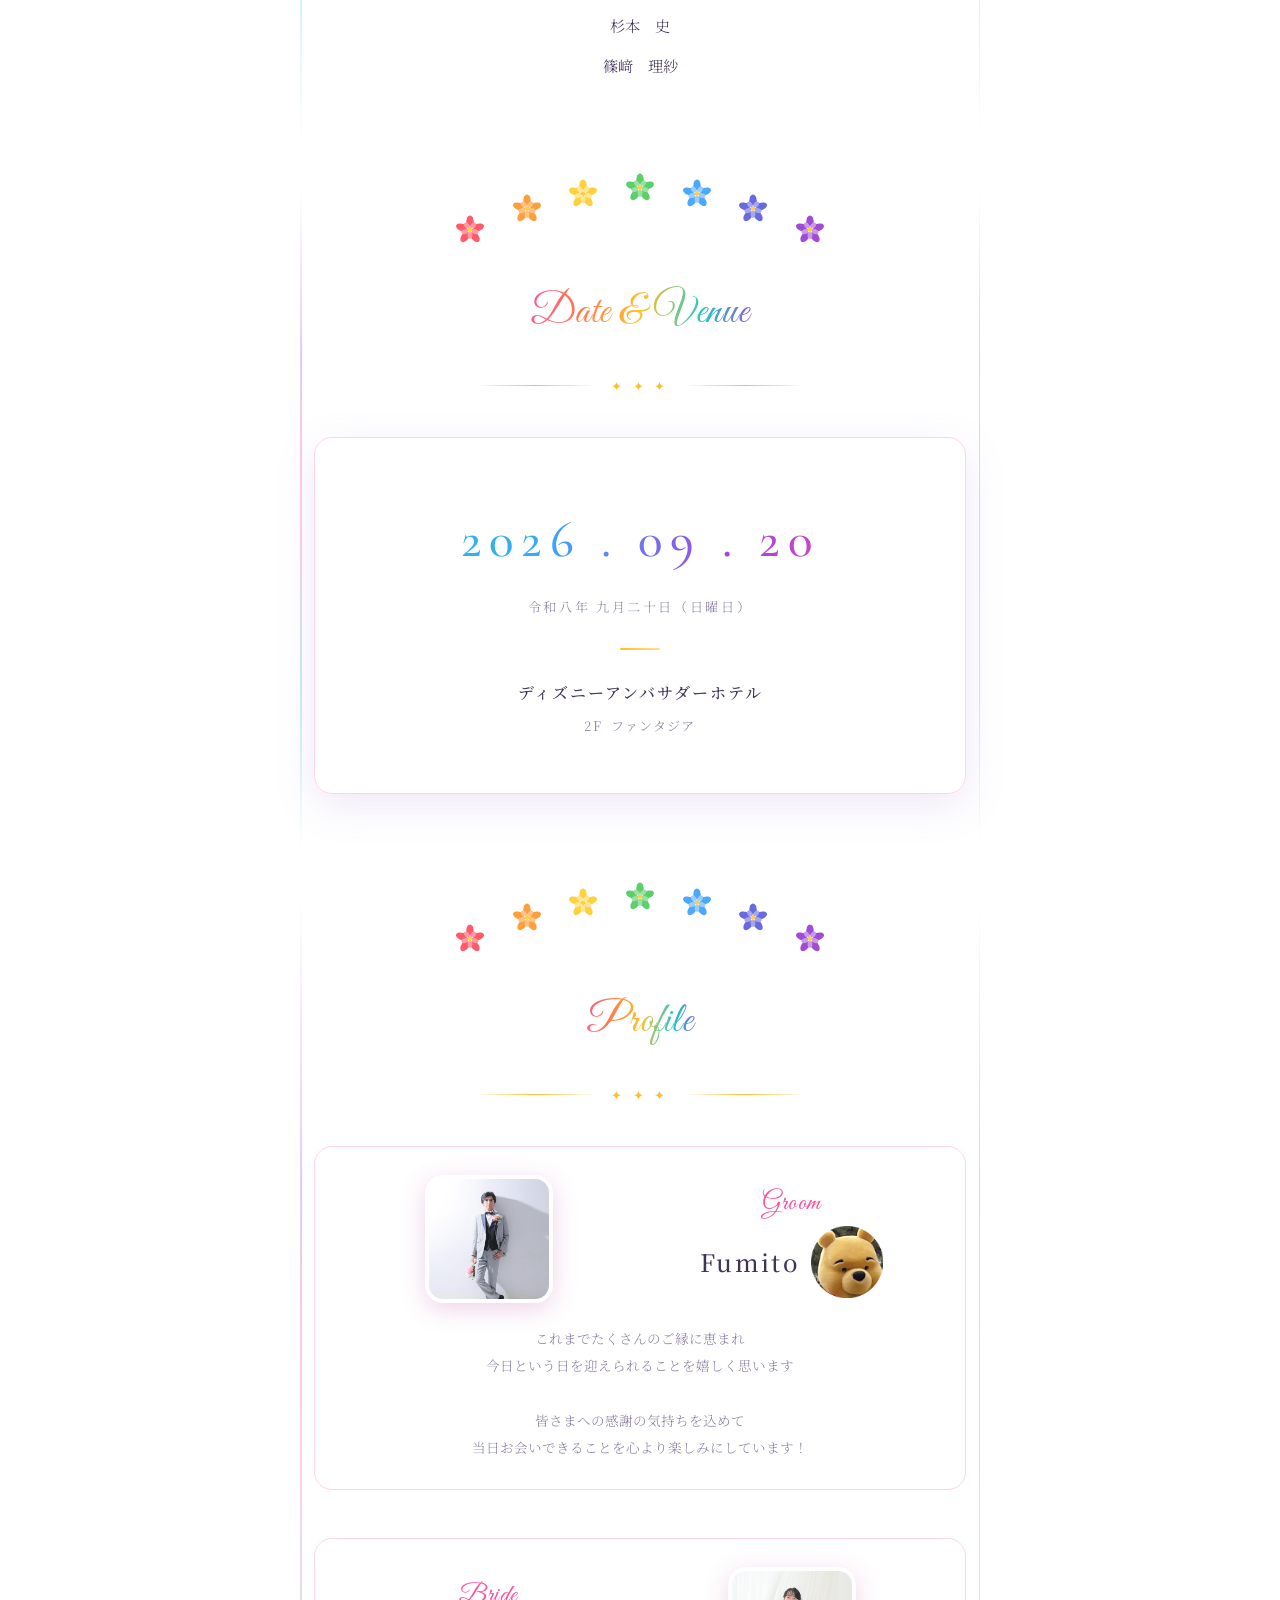
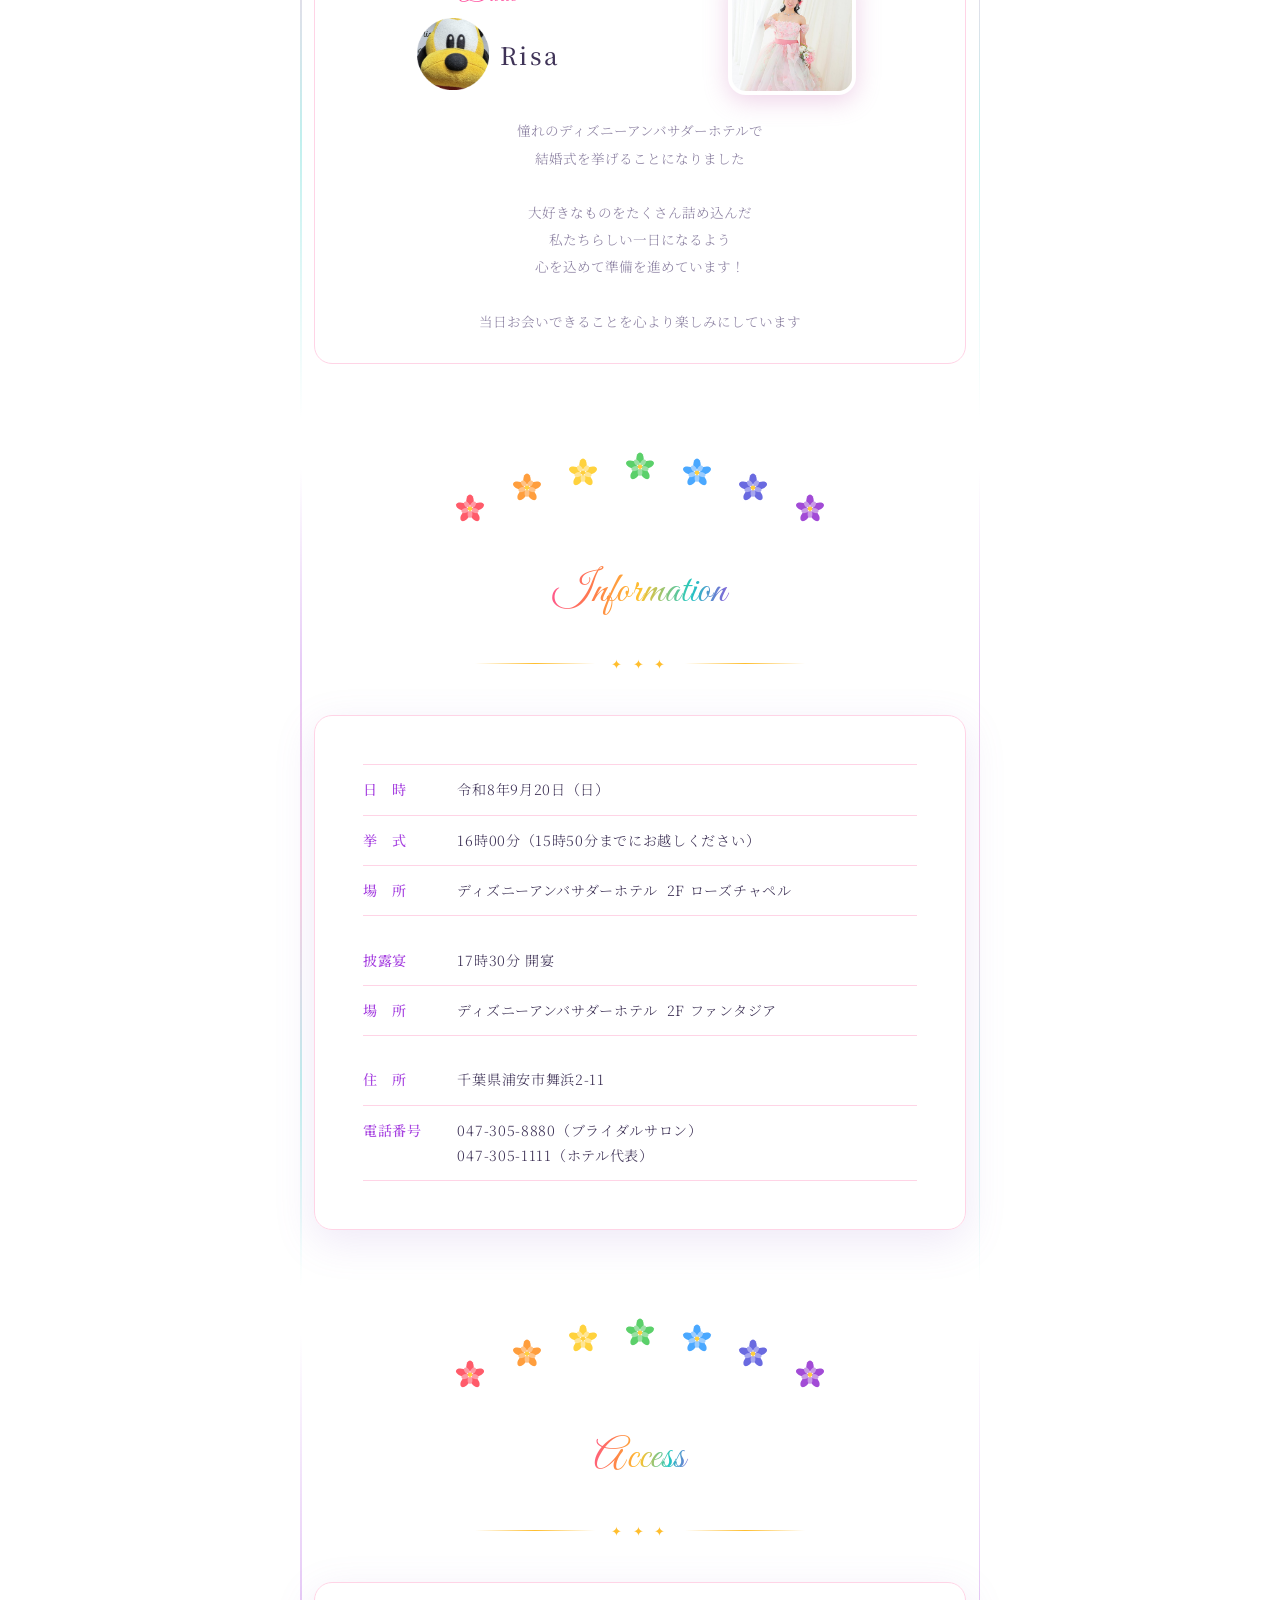
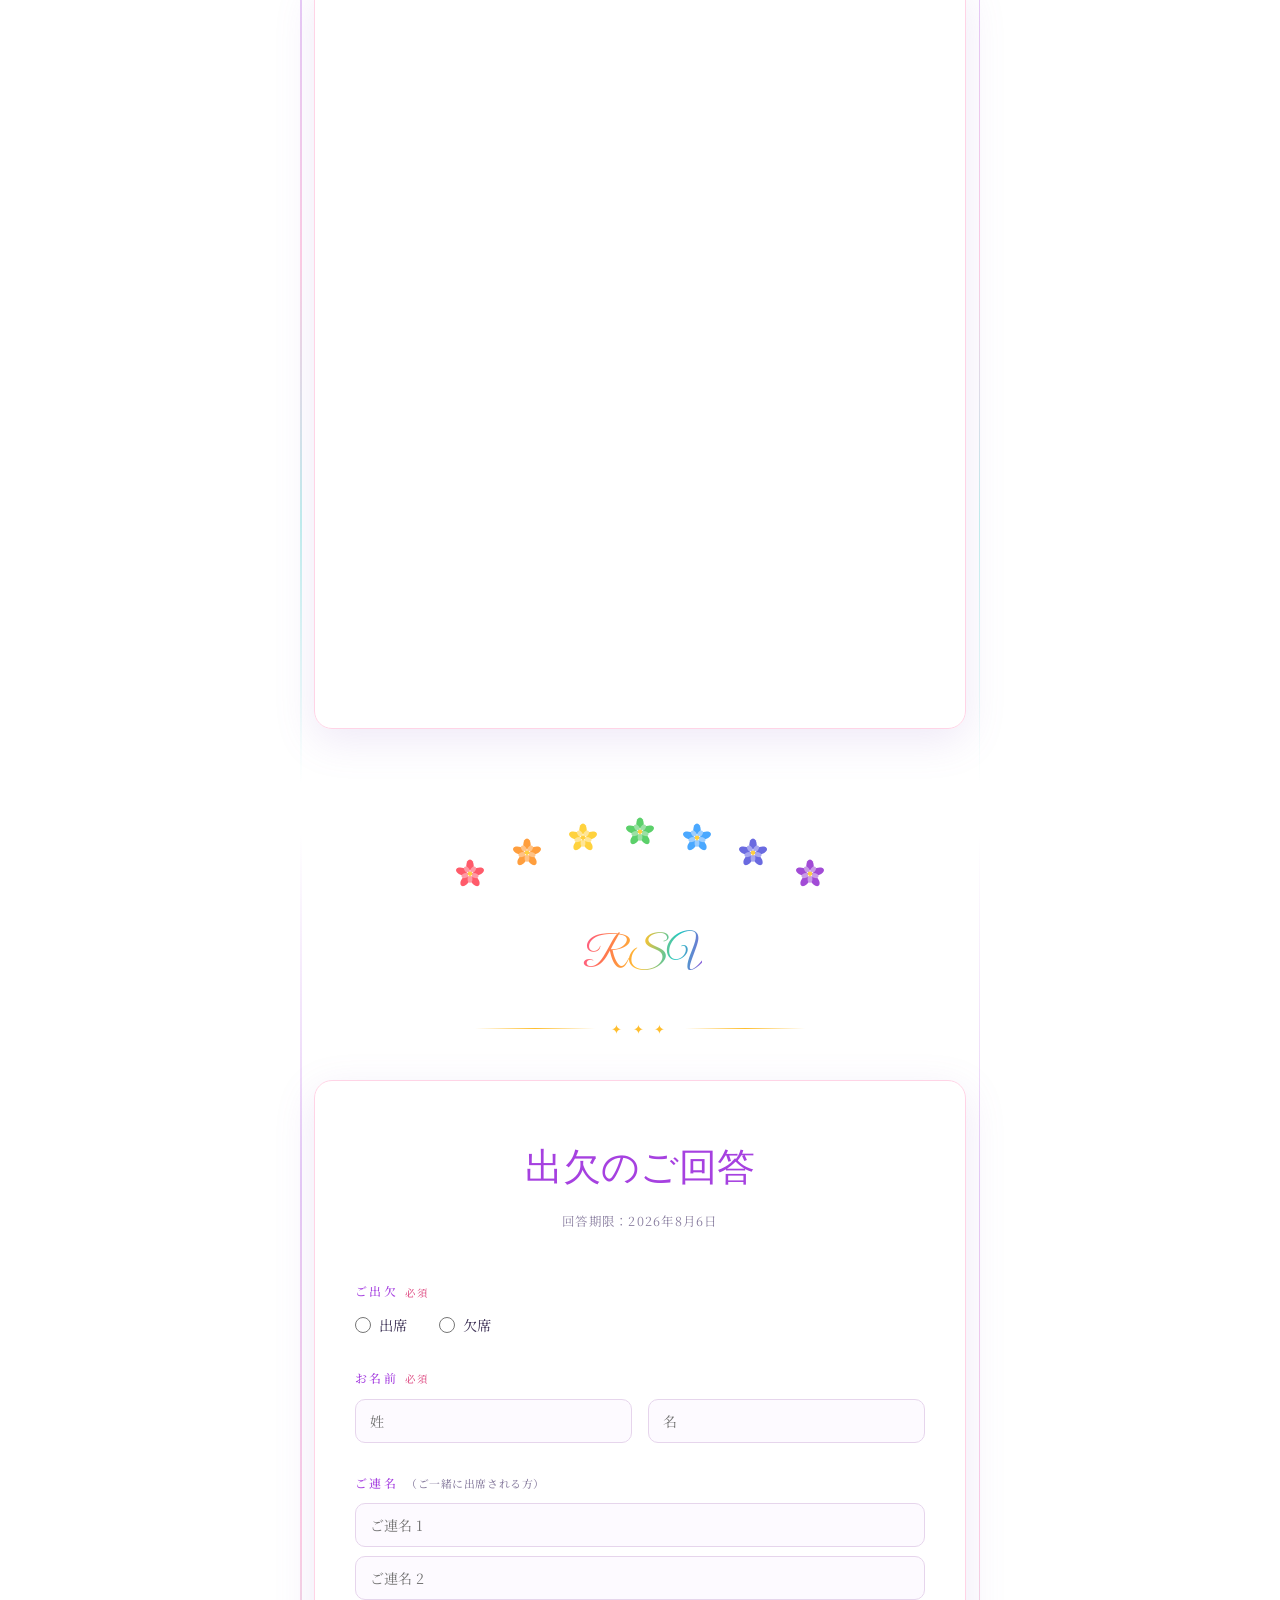
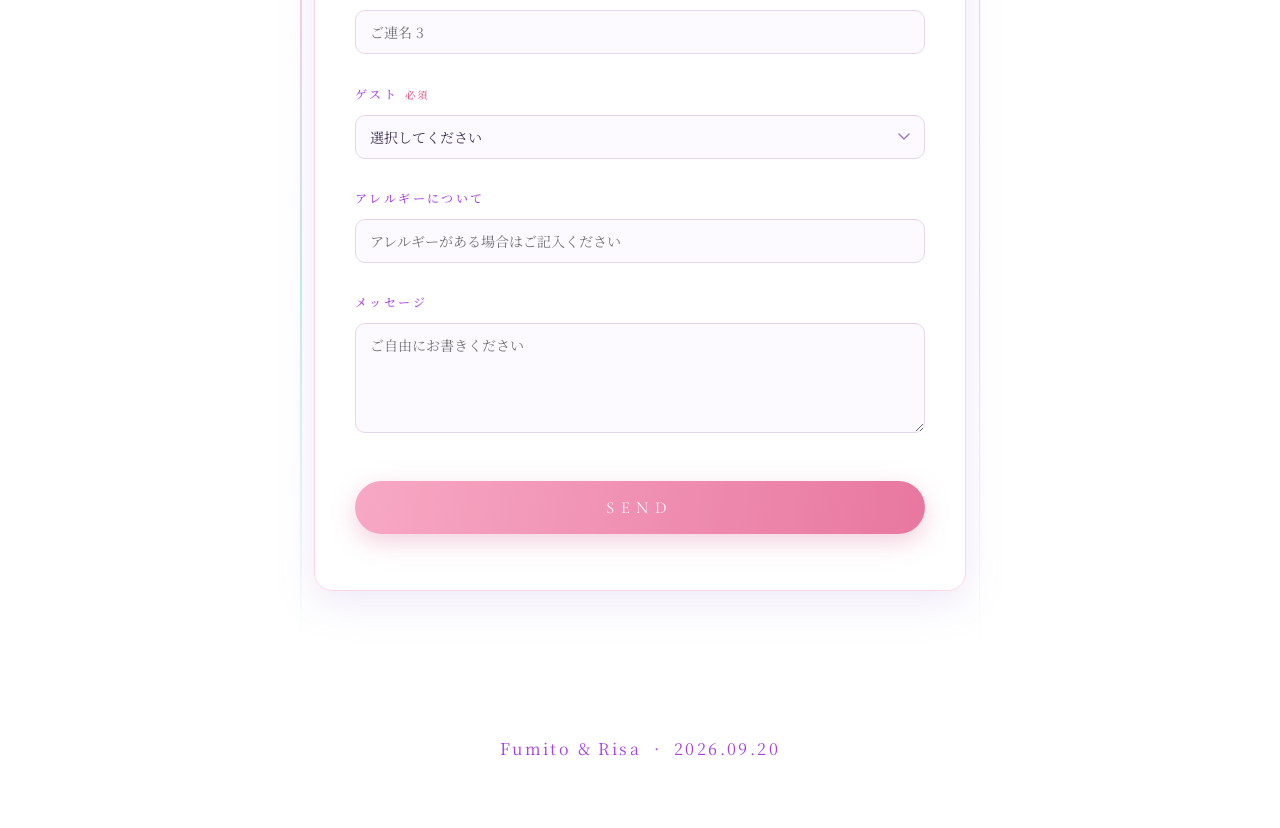
==== commit b26c71fc: "Hero venue two lines, update invitation line breaks, fix profile mobile overflow Co-Authored-By: Cla" ====
--- a/index.html
+++ b/index.html
@@ -7,7 +7,7 @@
   <link rel="preconnect" href="https://fonts.googleapis.com">
   <link rel="preconnect" href="https://fonts.gstatic.com" crossorigin>
   <link href="https://fonts.googleapis.com/css2?family=Cormorant+Garamond:ital,wght@0,300;0,400;0,500;1,300&family=Great+Vibes&family=Fredoka:wght@400;500;600&family=Noto+Serif+JP:wght@200;300;400;500&family=Noto+Sans+JP:wght@300;400;500;700&display=swap" rel="stylesheet">
-  <link rel="stylesheet" href="css/style.css?v=72">
+  <link rel="stylesheet" href="css/style.css?v=73">
 </head>
 <body>
 
@@ -31,7 +31,7 @@
         </p>
         <p class="hero-wedding">Wedding</p>
         <p class="hero-date">SEPTEMBER &nbsp;20, &nbsp;2026</p>
-        <p class="hero-venue">ディズニーアンバサダーホテル &nbsp;2F ファンタジア</p>
+        <p class="hero-venue">ディズニーアンバサダーホテル<br>2F ファンタジア</p>
       </div>
     </div>
 
@@ -44,9 +44,11 @@
     <div class="section-divider"><span class="divider-icon">✦ ✦ ✦</span></div>
     <p class="invitation-text">
       季節が夏色に染まる頃となりました<br>
-      このたび　私たちは結婚式を挙げることになりました<br>
-      つきましては　お世話になっている皆様をお招きして<br>
-      心ばかりの祝宴を　催したいと存じます<br>
+      このたび　私たちは結婚式を挙げることに<br>
+      なりました<br>
+      つきましては　お世話になっている<br>
+      皆様をお招きして<br>
+      心ばかりの祝宴を催したいと存じます<br>
       ご多用中まこと恐縮でございますが<br>
       ぜひご出席くださいますようお願い申し上げます<br>
       <br>
--- a/css/style.css
+++ b/css/style.css
@@ -741,7 +741,8 @@
   display: flex;
   align-items: center;
   justify-content: center;
-  gap: 0.7rem;
+  flex-wrap: wrap;
+  gap: 0.5rem 0.7rem;
 }
 
 .bride .name-icon-row { flex-direction: row-reverse; }
@@ -753,6 +754,15 @@
   height: 72px;
   object-fit: contain;
   flex-shrink: 0;
+}
+
+/* keep the profile cards tidy on small screens */
+@media (max-width: 480px) {
+  .profile-card { padding: 22px 16px; }
+  .profile-head { gap: 0.7rem; }
+  .profile-img { width: 104px; height: 104px; }
+  .profile-name { font-size: 1.3rem; }
+  .profile-icon-img { width: 58px; height: 58px; }
 }
 
 .profile-message {
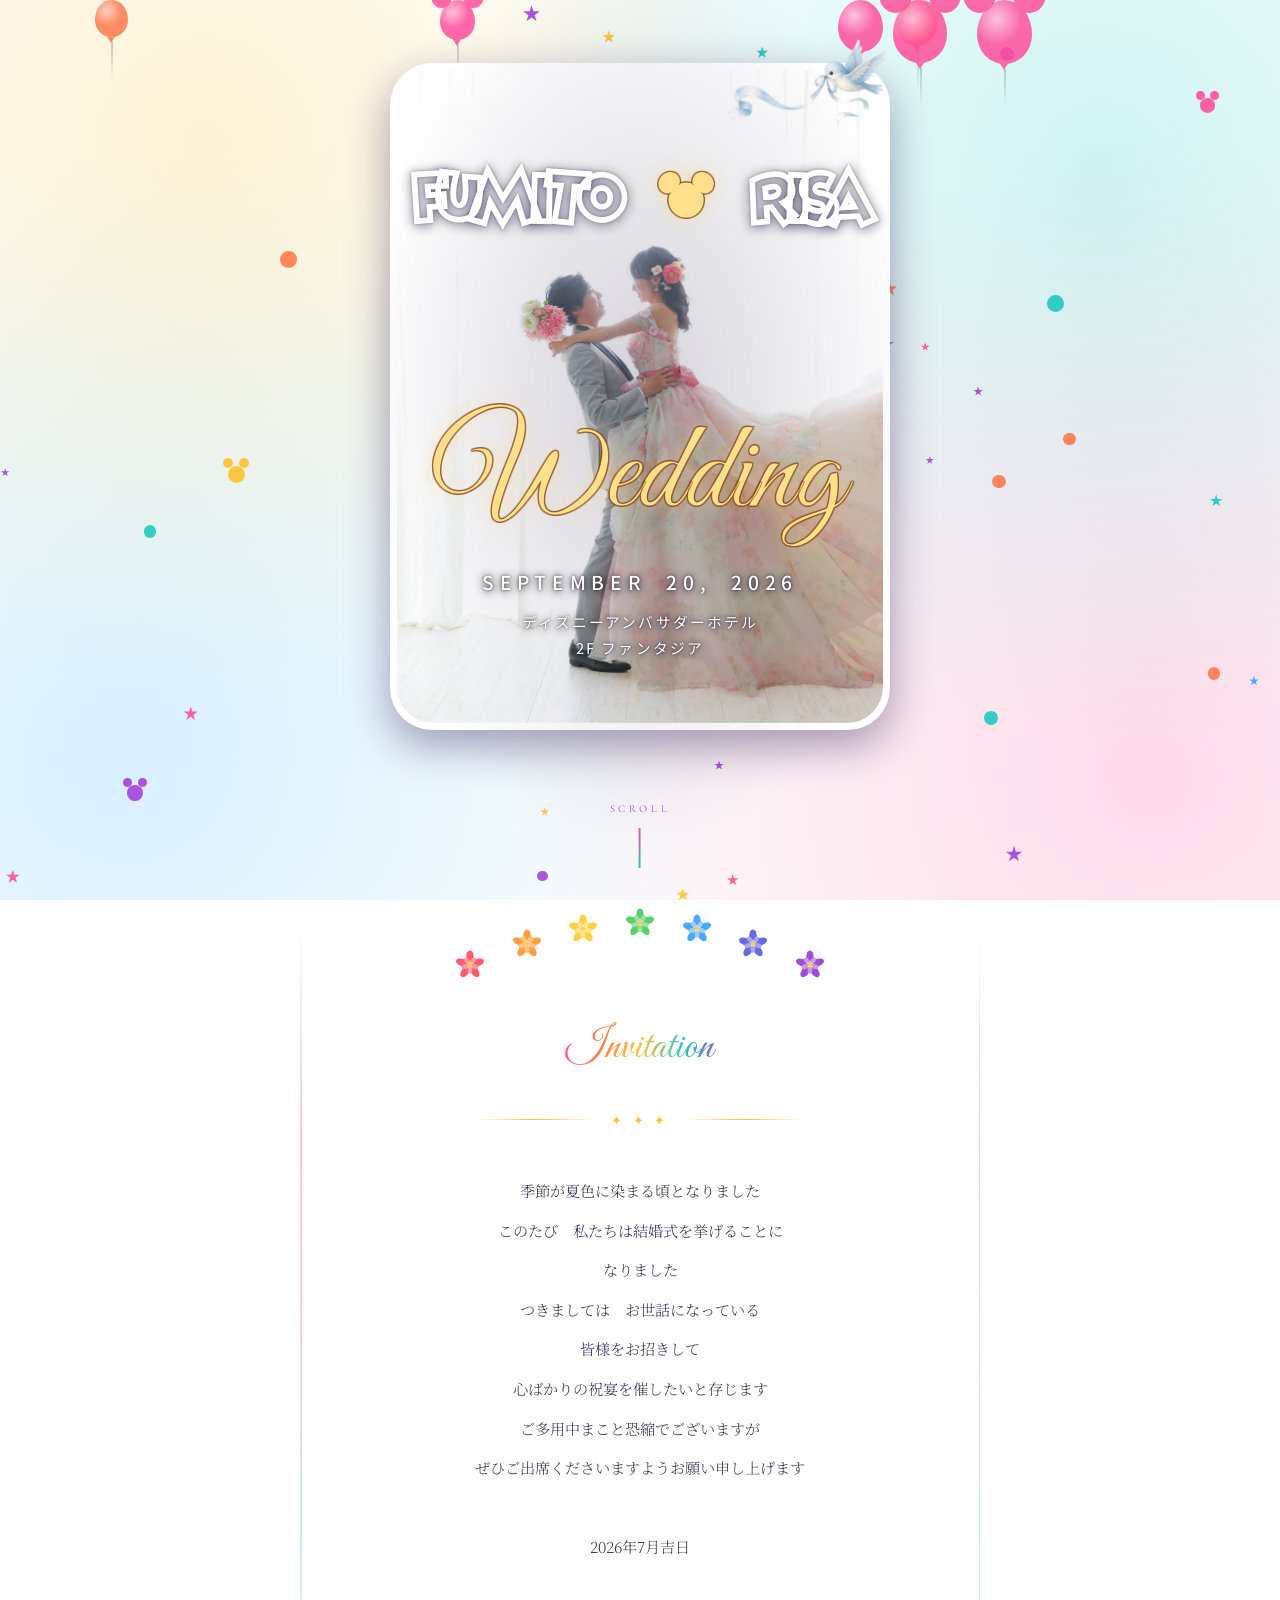
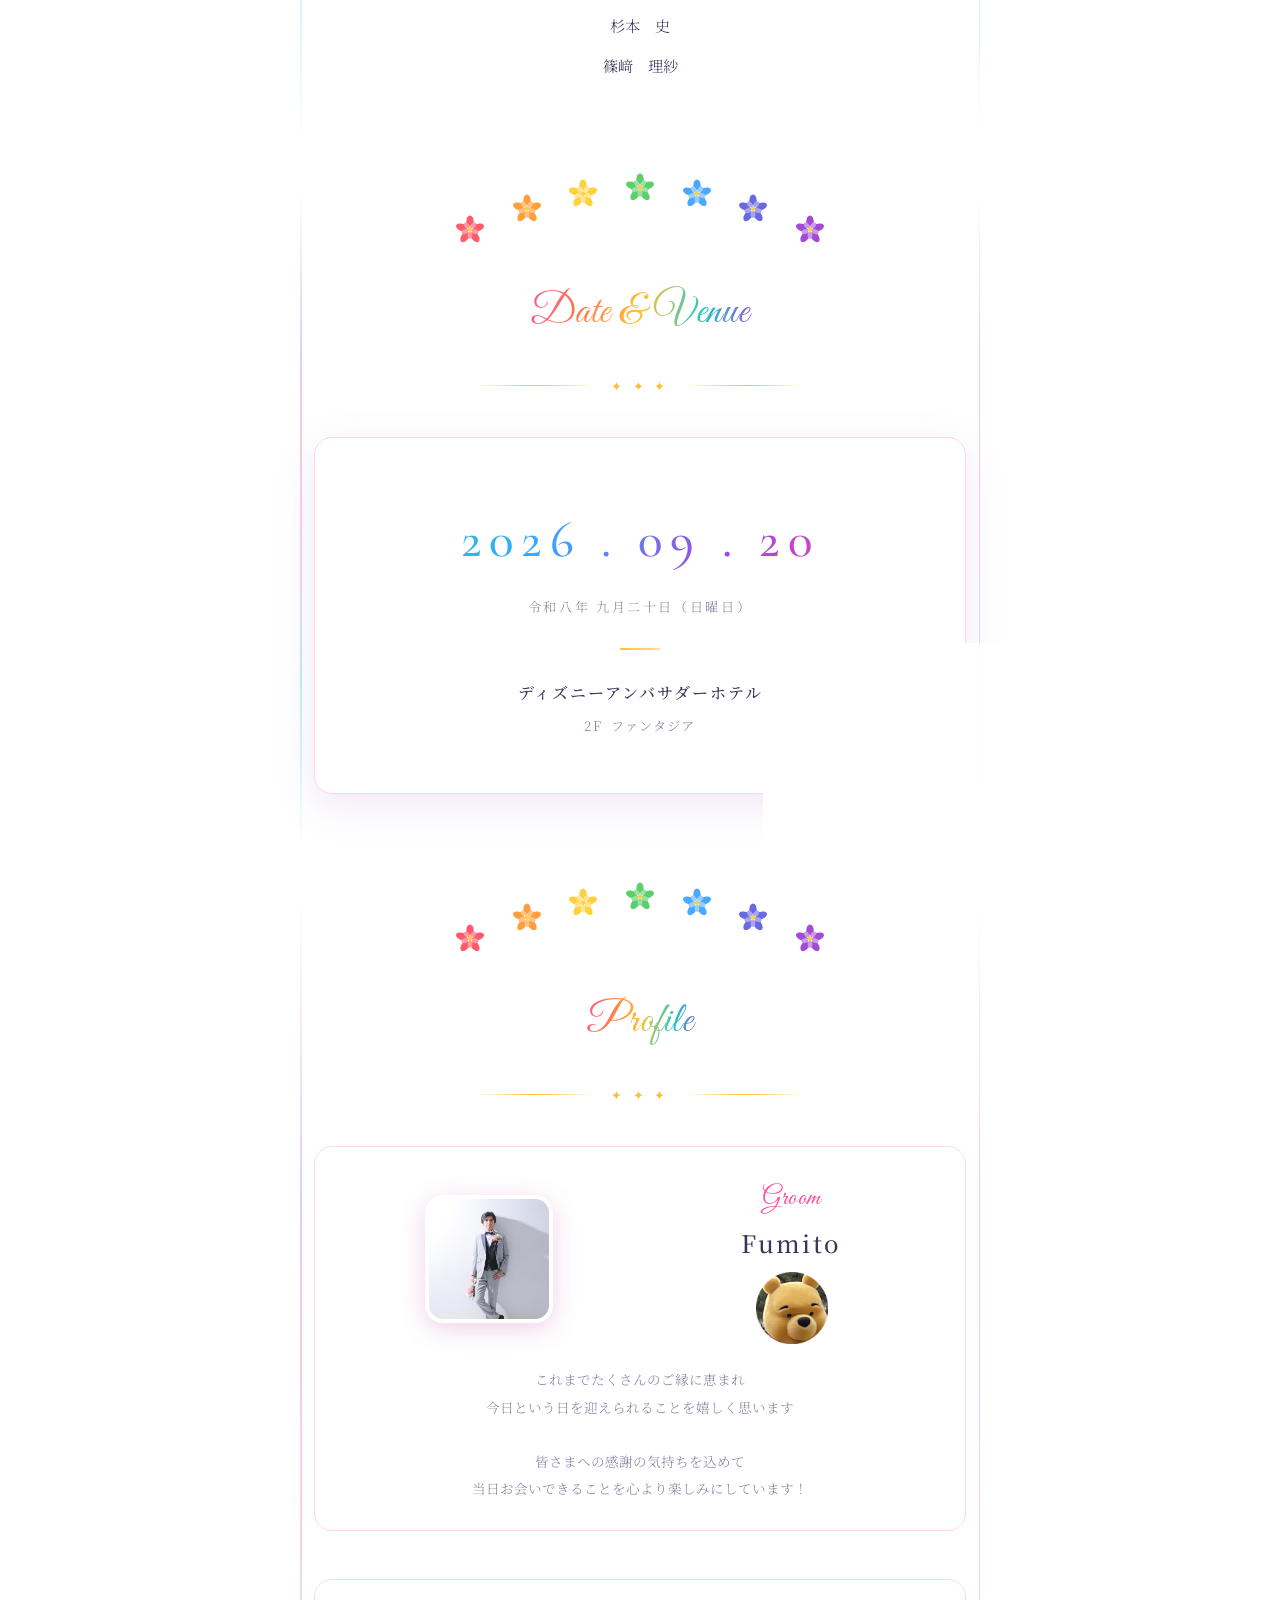
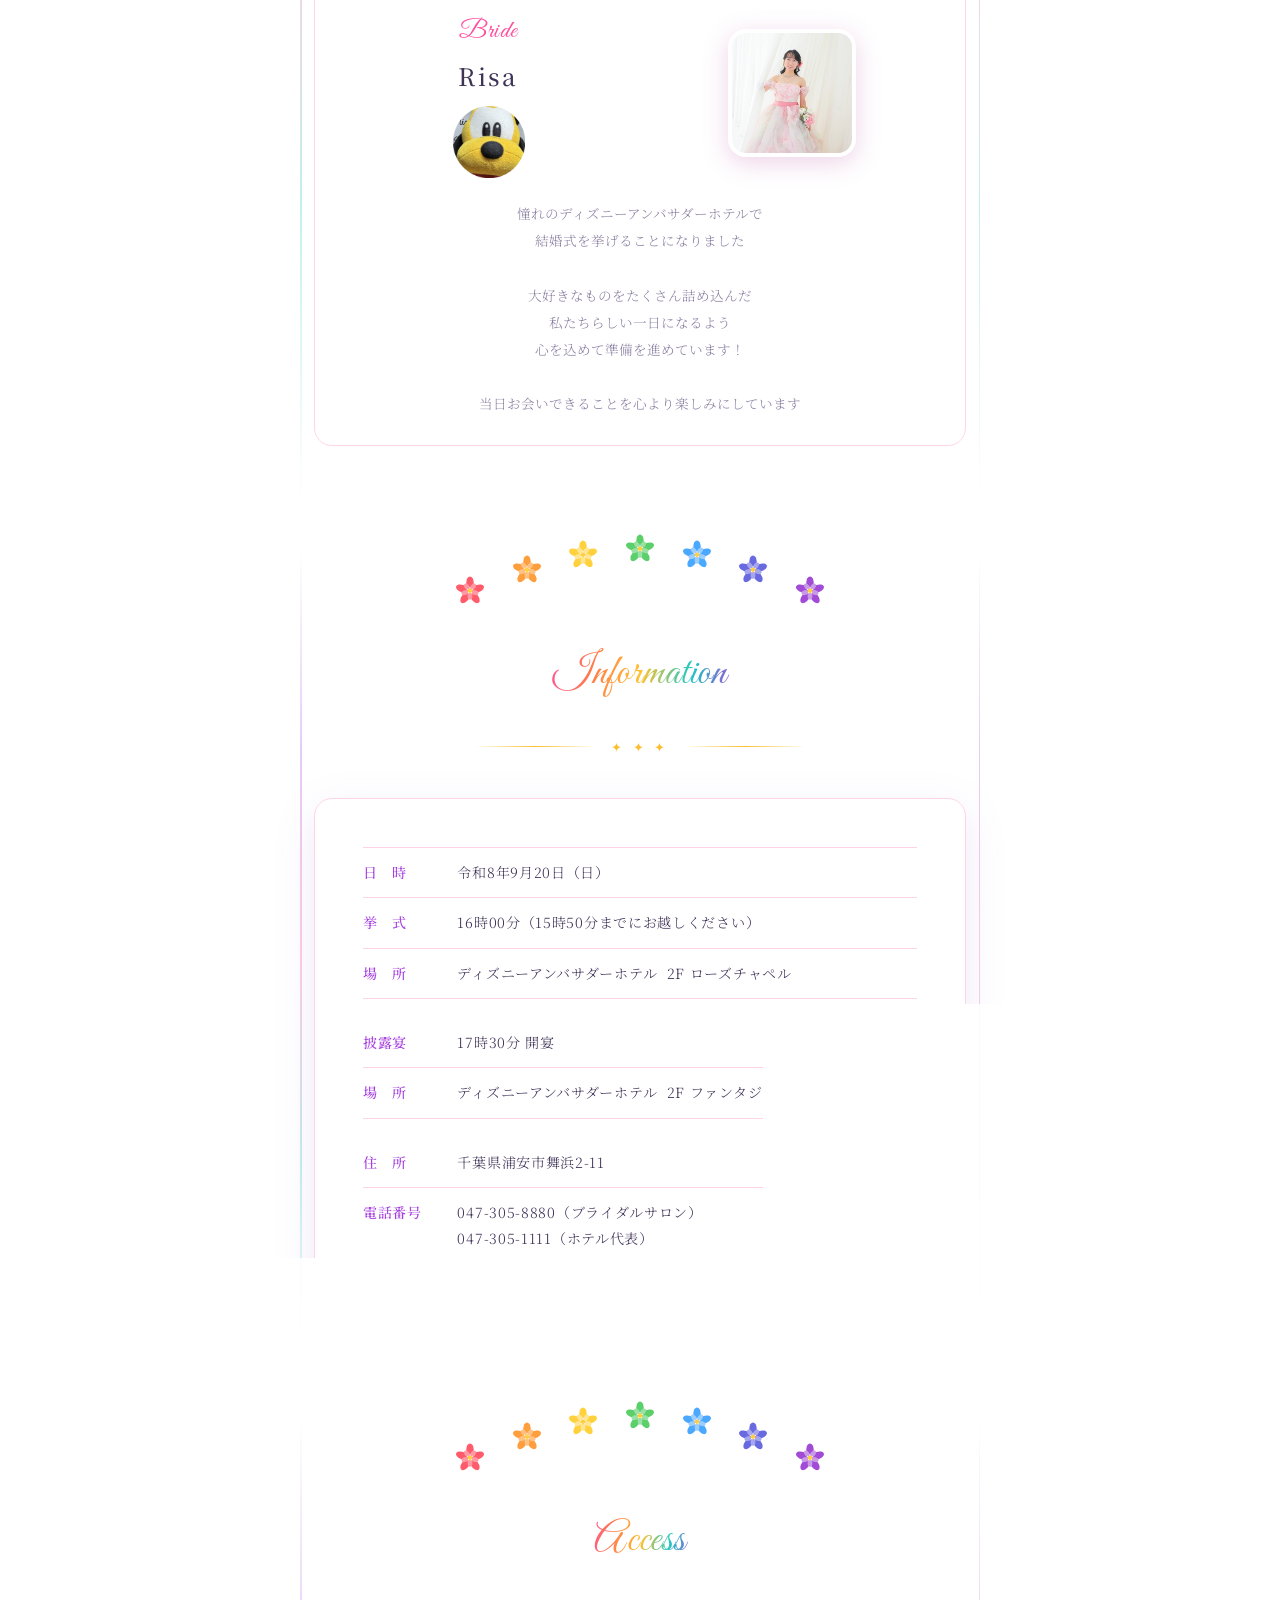
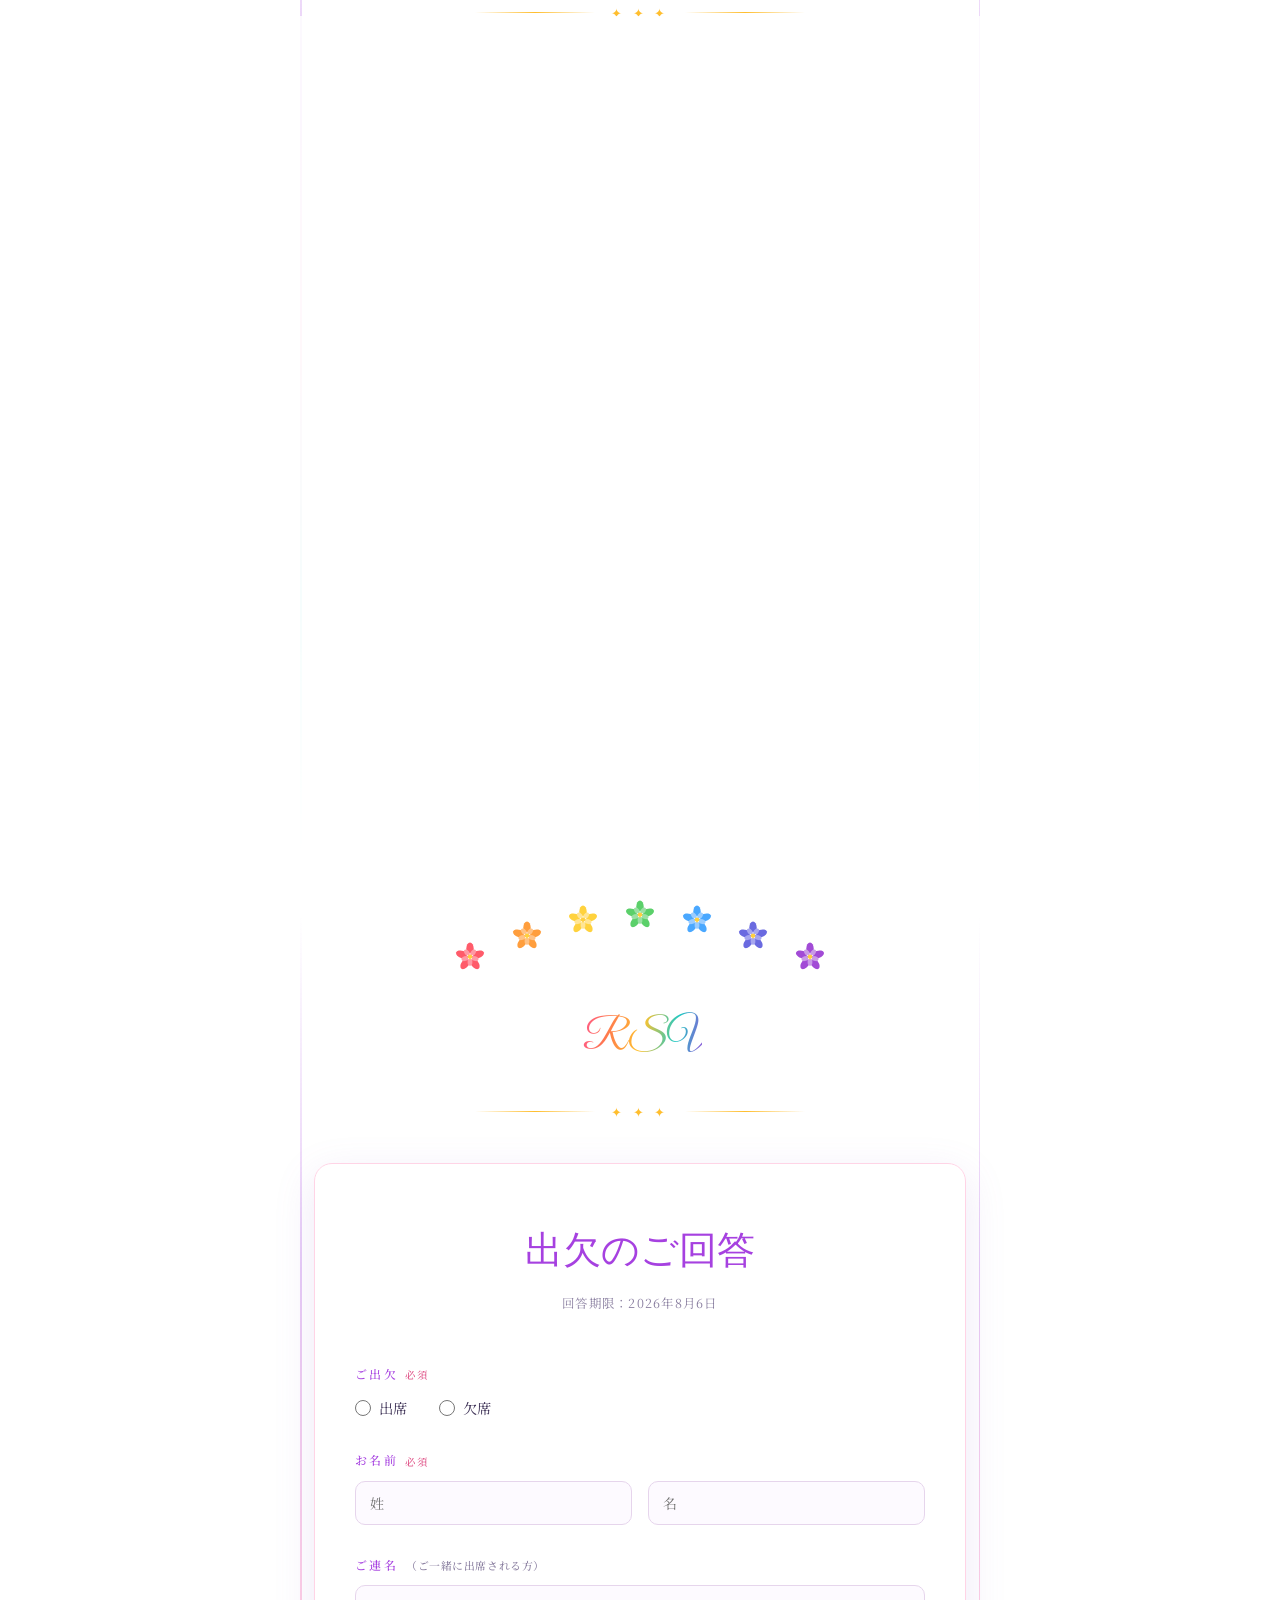
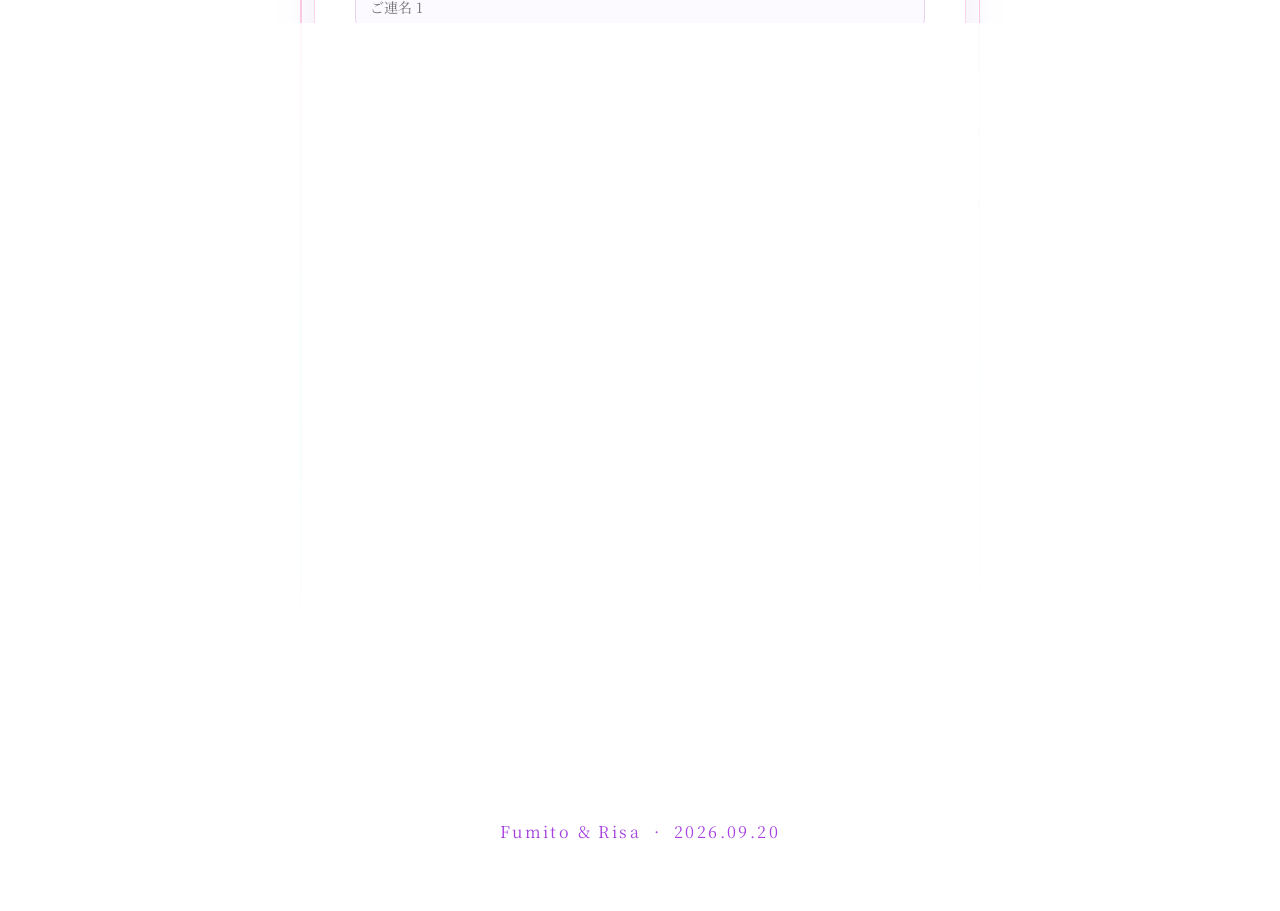
==== commit 26e46d71: "Profile: stack character icon under the name for both Co-Authored-By: Claude Opus 4.8 <noreply@anthr" ====
--- a/index.html
+++ b/index.html
@@ -7,7 +7,7 @@
   <link rel="preconnect" href="https://fonts.googleapis.com">
   <link rel="preconnect" href="https://fonts.gstatic.com" crossorigin>
   <link href="https://fonts.googleapis.com/css2?family=Cormorant+Garamond:ital,wght@0,300;0,400;0,500;1,300&family=Great+Vibes&family=Fredoka:wght@400;500;600&family=Noto+Serif+JP:wght@200;300;400;500&family=Noto+Sans+JP:wght@300;400;500;700&display=swap" rel="stylesheet">
-  <link rel="stylesheet" href="css/style.css?v=73">
+  <link rel="stylesheet" href="css/style.css?v=74">
 </head>
 <body>
 
--- a/css/style.css
+++ b/css/style.css
@@ -736,16 +736,13 @@
   line-height: 1;
 }
 
-/* name + character face side by side */
+/* name with the character face stacked underneath */
 .name-icon-row {
   display: flex;
+  flex-direction: column;
   align-items: center;
-  justify-content: center;
-  flex-wrap: wrap;
-  gap: 0.5rem 0.7rem;
-}
-
-.bride .name-icon-row { flex-direction: row-reverse; }
+  gap: 0.5rem;
+}
 
 .name-icon-row .profile-name { margin: 0; }
 
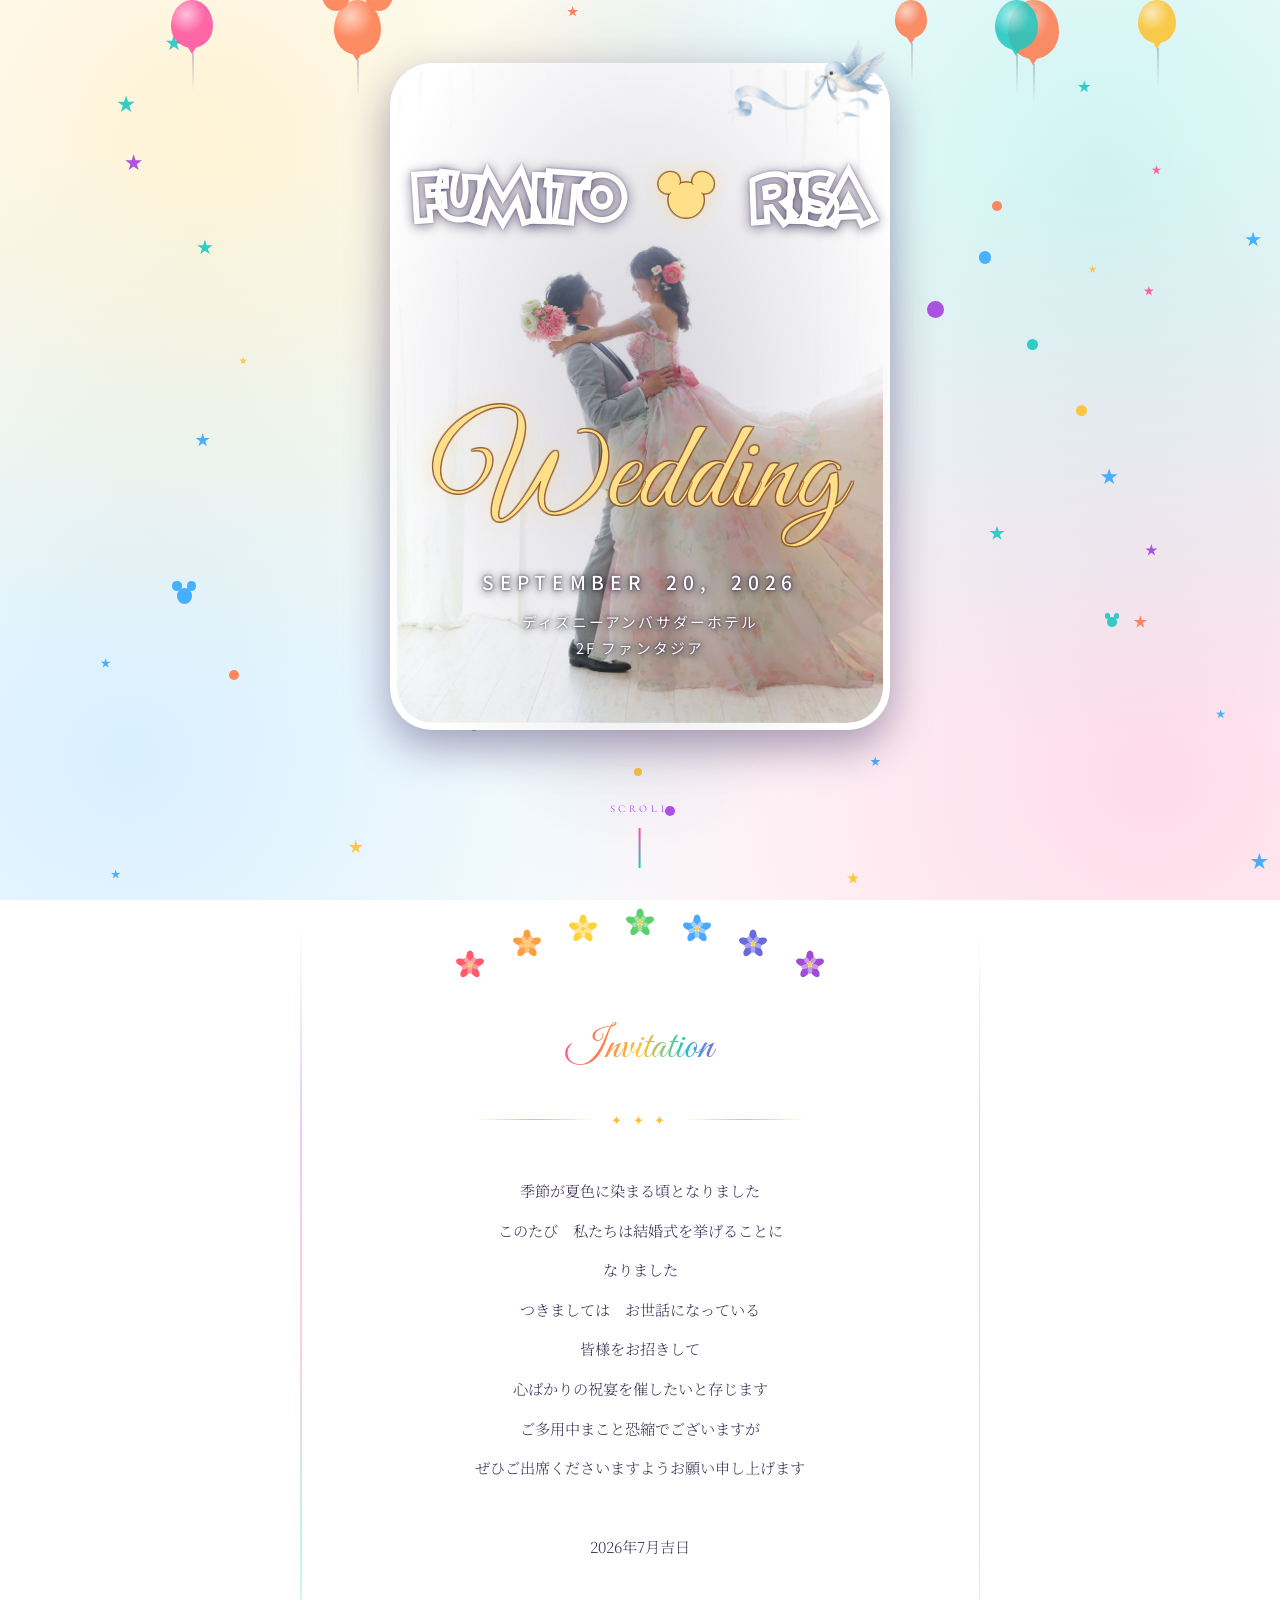
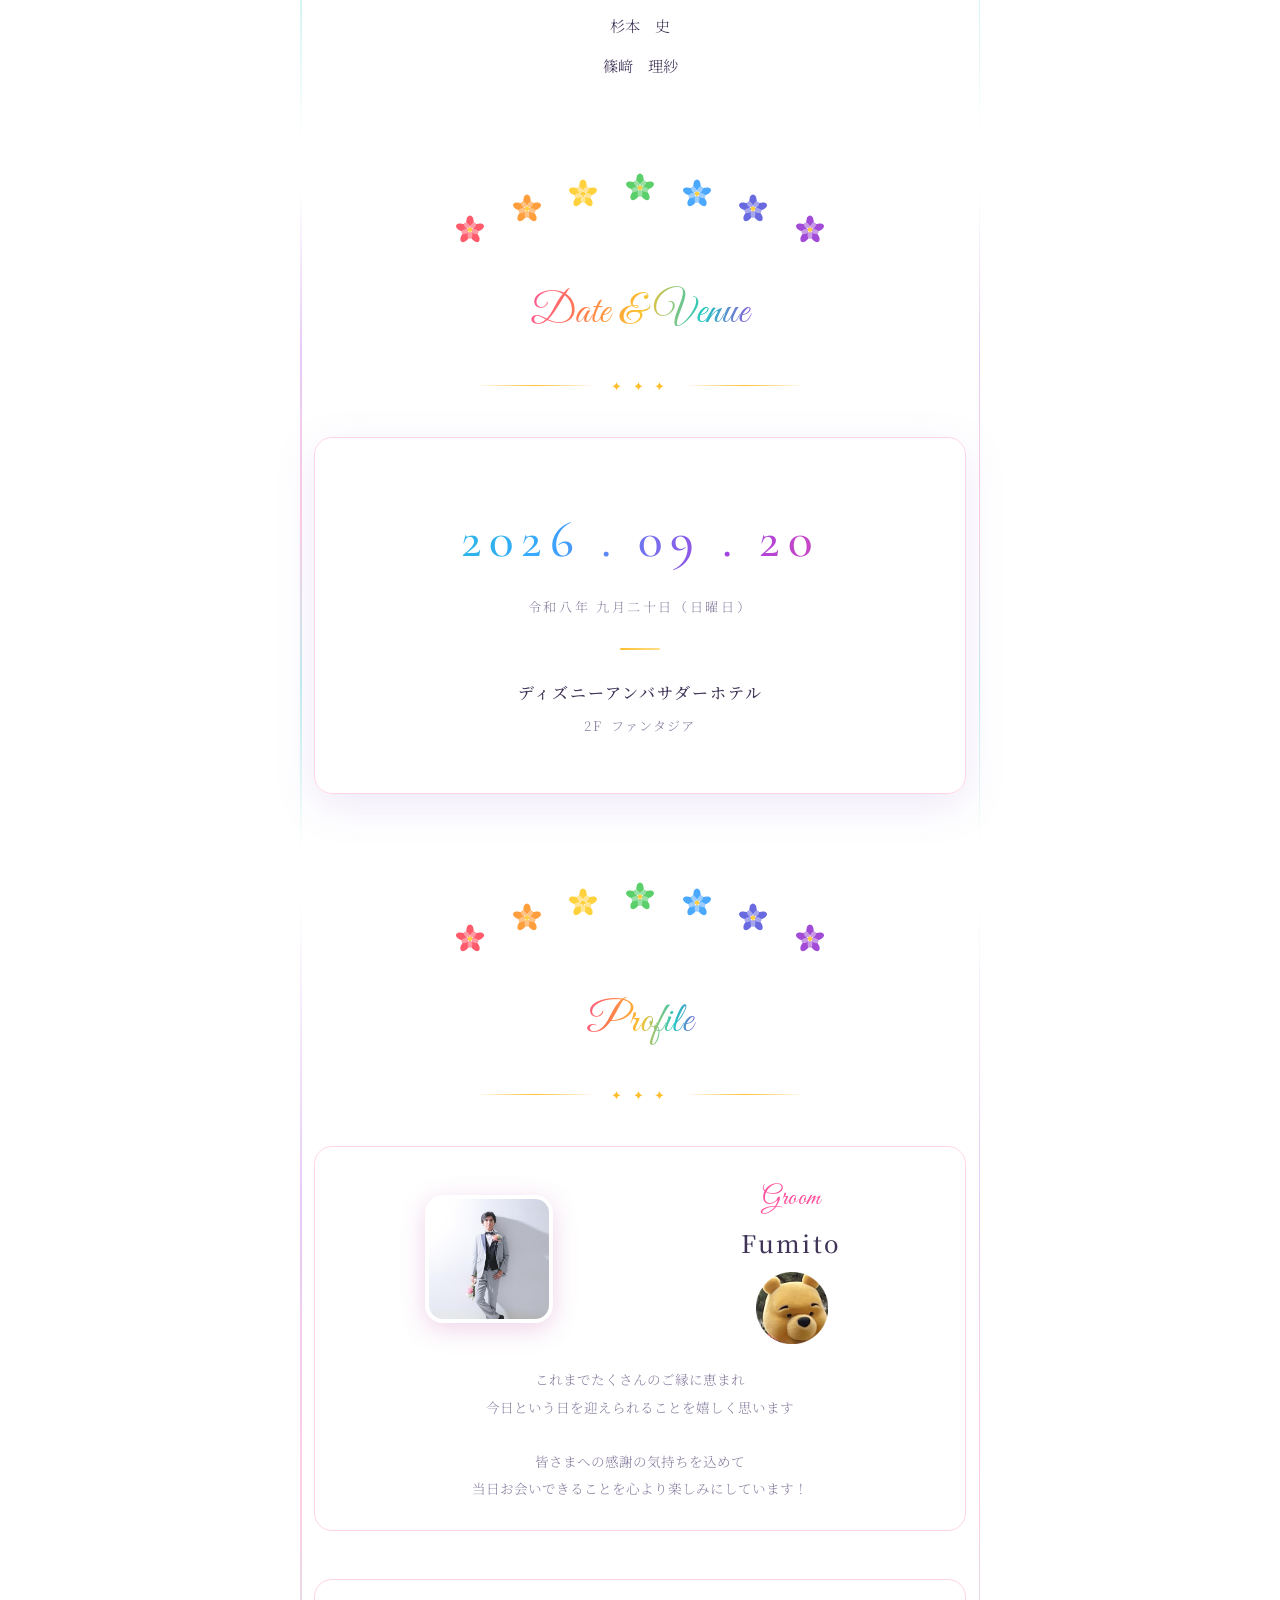
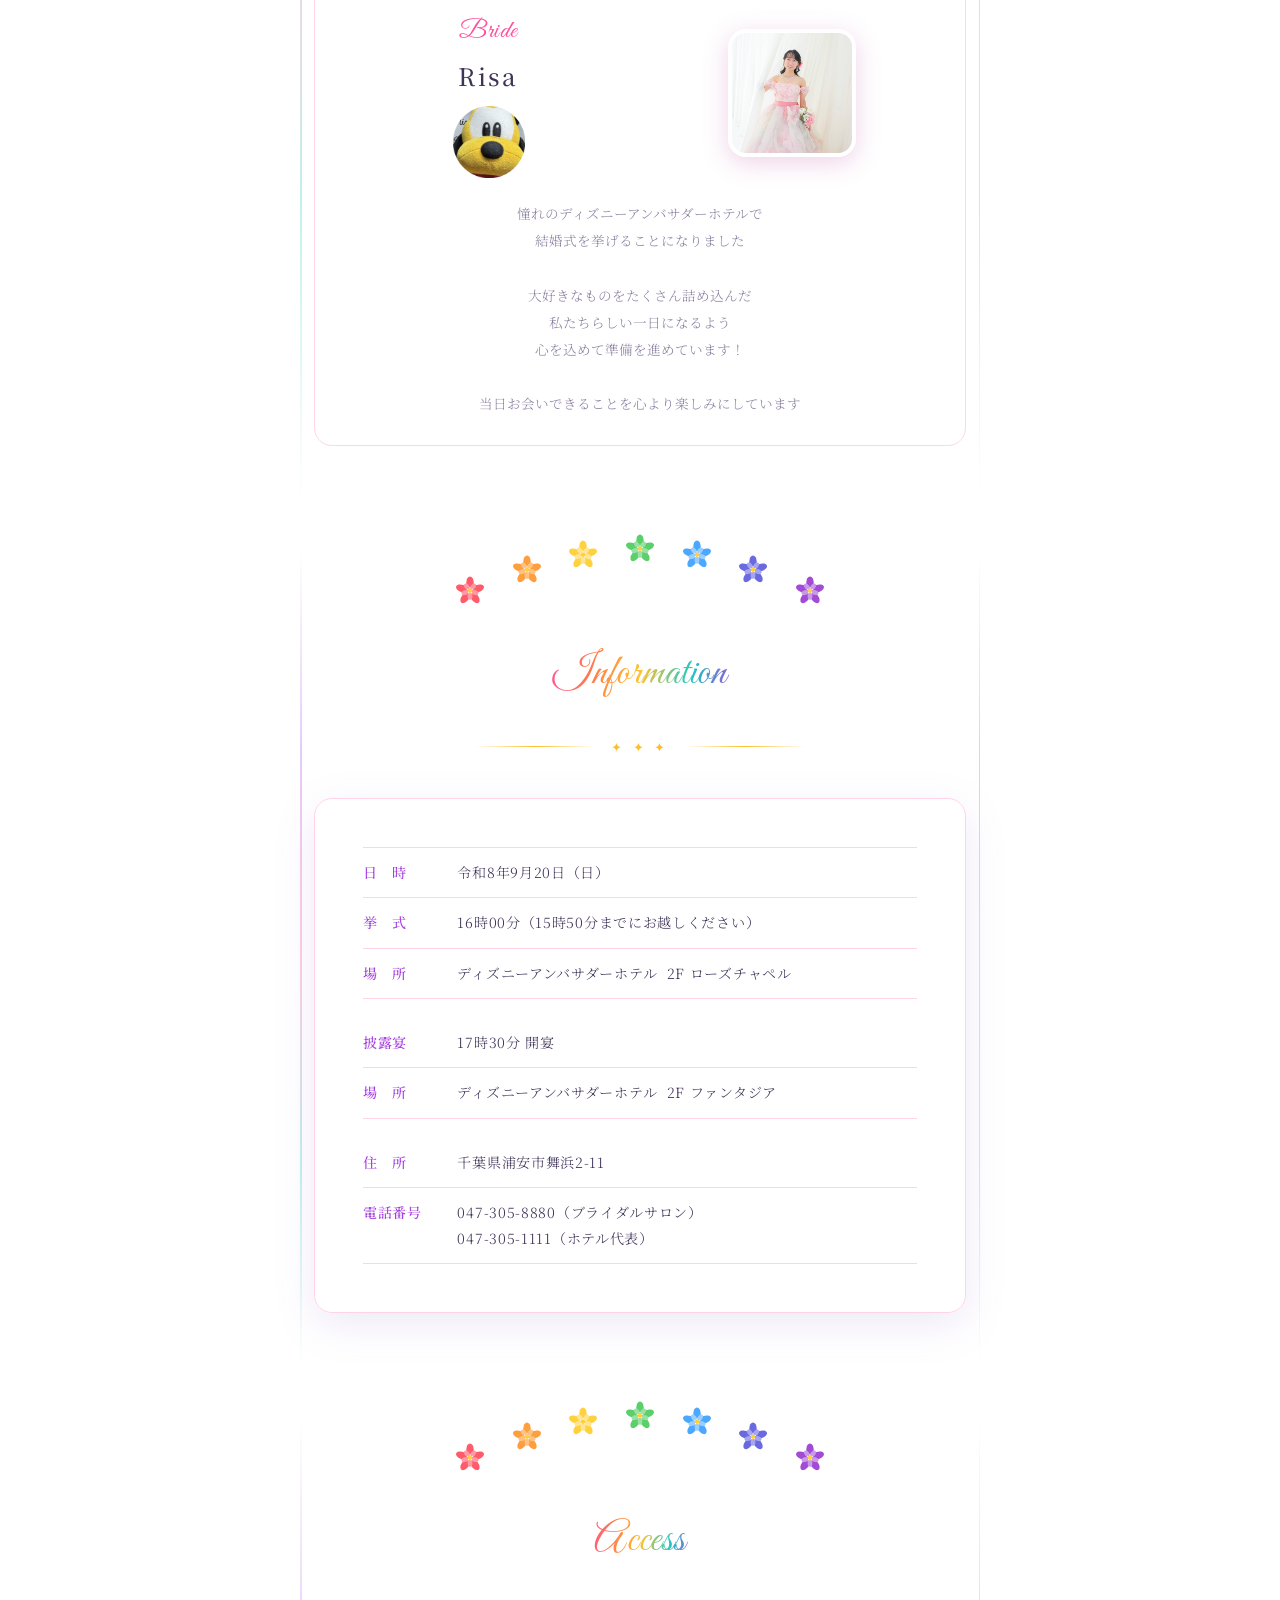
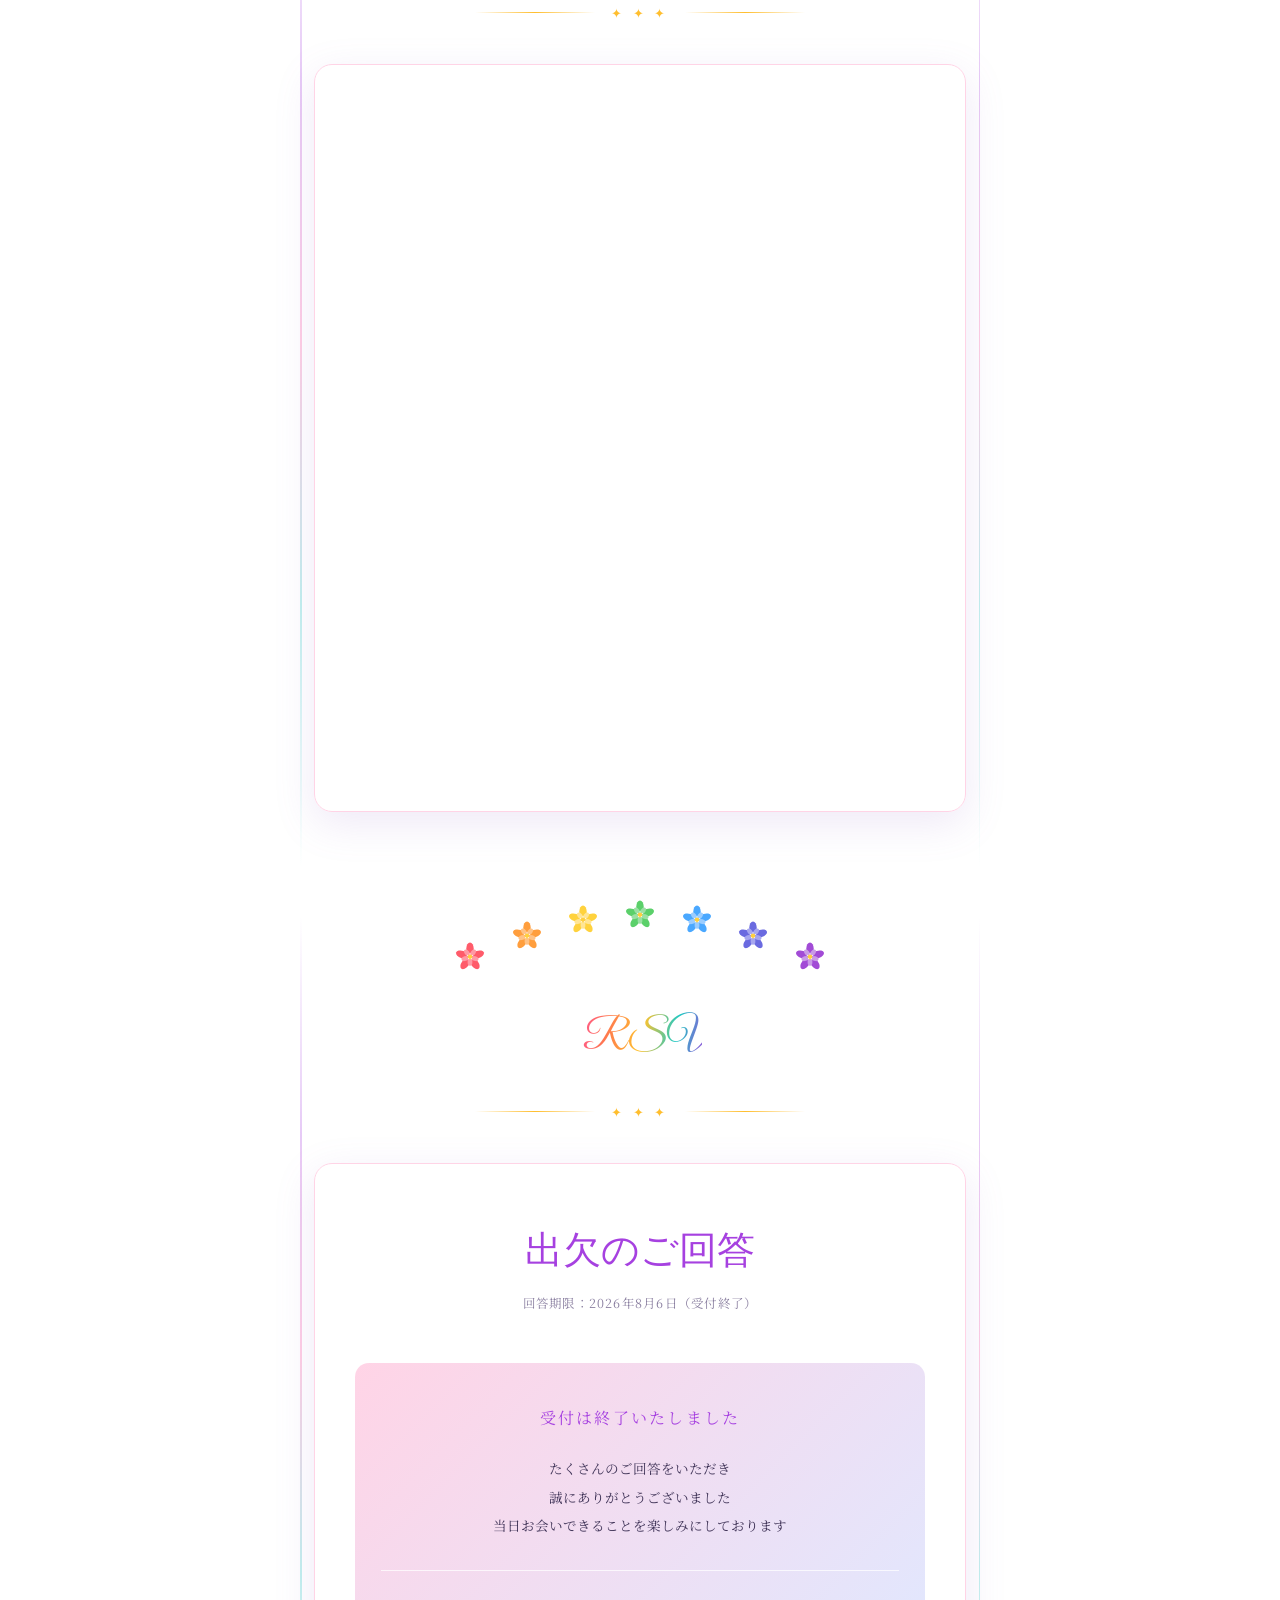
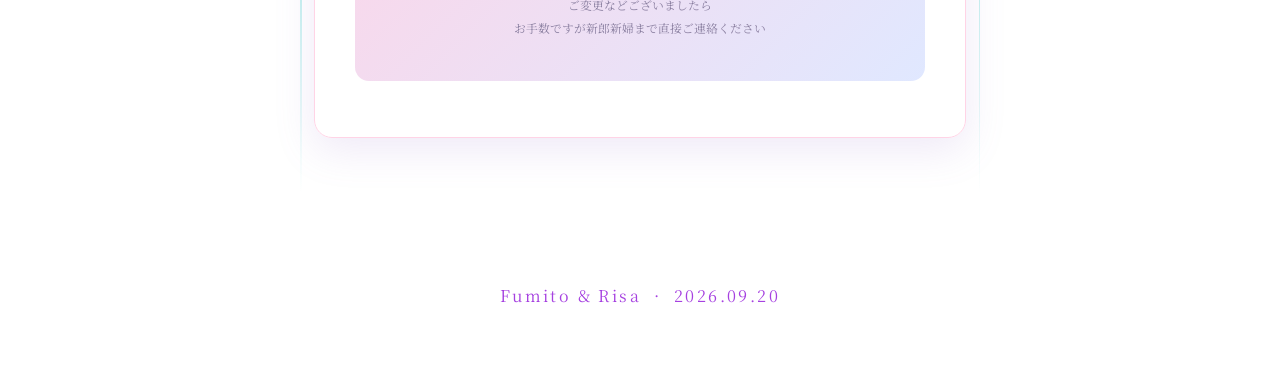
==== commit 2732524d: "Close RSVP form now that the deadline has passed Replace the form with a "受付は終了いたしました" notice inside" ====
--- a/index.html
+++ b/index.html
@@ -7,7 +7,7 @@
   <link rel="preconnect" href="https://fonts.googleapis.com">
   <link rel="preconnect" href="https://fonts.gstatic.com" crossorigin>
   <link href="https://fonts.googleapis.com/css2?family=Cormorant+Garamond:ital,wght@0,300;0,400;0,500;1,300&family=Great+Vibes&family=Fredoka:wght@400;500;600&family=Noto+Serif+JP:wght@200;300;400;500&family=Noto+Sans+JP:wght@300;400;500;700&display=swap" rel="stylesheet">
-  <link rel="stylesheet" href="css/style.css?v=74">
+  <link rel="stylesheet" href="css/style.css?v=75">
 </head>
 <body>
 
@@ -186,68 +186,26 @@
     <div class="section-divider"><span class="divider-icon">✦ ✦ ✦</span></div>
     <div class="form-card">
       <p class="form-title">出欠のご回答</p>
-      <p class="form-deadline">回答期限：2026年8月6日</p>
-
-      <form id="rsvpForm">
-
-        <div class="form-group">
-          <label class="form-label">ご出欠<span class="required">必須</span></label>
-          <div class="radio-group">
-            <label class="radio-label">
-              <input type="radio" name="attendance" value="出席" required> 出席
-            </label>
-            <label class="radio-label">
-              <input type="radio" name="attendance" value="欠席"> 欠席
-            </label>
-          </div>
-        </div>
-
-        <div class="form-group">
-          <label class="form-label">お名前<span class="required">必須</span></label>
-          <div class="name-row">
-            <input type="text" name="lastName" placeholder="姓" required>
-            <input type="text" name="firstName" placeholder="名" required>
-          </div>
-        </div>
-
-        <div class="form-group">
-          <label class="form-label">ご連名<span class="label-note">（ご一緒に出席される方）</span></label>
-          <div class="coname-list">
-            <input type="text" name="coName1" placeholder="ご連名 1">
-            <input type="text" name="coName2" placeholder="ご連名 2">
-            <input type="text" name="coName3" placeholder="ご連名 3">
-          </div>
-        </div>
-
-        <div class="form-group">
-          <label class="form-label">ゲスト<span class="required">必須</span></label>
-          <select name="guest" required>
-            <option value="">選択してください</option>
-            <option value="新郎側">新郎側</option>
-            <option value="新婦側">新婦側</option>
-          </select>
-        </div>
-
-        <div class="form-group">
-          <label class="form-label">アレルギーについて</label>
-          <input type="text" name="allergy" placeholder="アレルギーがある場合はご記入ください">
-        </div>
-
-        <div class="form-group">
-          <label class="form-label">メッセージ</label>
-          <textarea name="message" placeholder="ご自由にお書きください"></textarea>
-        </div>
-
-        <button type="submit" class="submit-btn" id="submitBtn">SEND</button>
-      </form>
-
-      <div class="form-result" id="formResult"></div>
+      <p class="form-deadline">回答期限：2026年8月6日（受付終了）</p>
+
+      <div class="form-closed">
+        <p class="form-closed-title">受付は終了いたしました</p>
+        <p class="form-closed-text">
+          たくさんのご回答をいただき<br>
+          誠にありがとうございました<br>
+          当日お会いできることを楽しみにしております
+        </p>
+        <p class="form-closed-note">
+          ご変更などございましたら<br>
+          お手数ですが新郎新婦まで直接ご連絡ください
+        </p>
+      </div>
     </div>
   </div>
 
   <footer>Fumito &amp; Risa &nbsp;·&nbsp; 2026.09.20</footer>
 
-  <script src="js/main.js?v=70"></script>
+  <script src="js/main.js?v=71"></script>
 
 </body>
 </html>
--- a/css/style.css
+++ b/css/style.css
@@ -989,3 +989,37 @@
   position: relative;
   z-index: 1;
 }
+
+/* ── RSVP 受付終了 ── */
+.form-closed {
+  text-align: center;
+  padding: 2.6rem 1.6rem;
+  border-radius: 14px;
+  background: linear-gradient(135deg, var(--pink-soft), #e0e8ff);
+}
+
+.form-closed-title {
+  font-size: 1rem;
+  letter-spacing: 0.14em;
+  color: var(--purple);
+  margin-bottom: 1.3rem;
+}
+
+.form-closed-text {
+  font-size: 0.85rem;
+  line-height: 2.1;
+  color: var(--text);
+}
+
+.form-closed-note {
+  margin-top: 1.9rem;
+  padding-top: 1.4rem;
+  border-top: 1px solid rgba(255, 255, 255, 0.75);
+  font-size: 0.74rem;
+  line-height: 1.95;
+  color: var(--text-light);
+}
+
+@media (max-width: 480px) {
+  .form-closed { padding: 2rem 1.1rem; }
+}
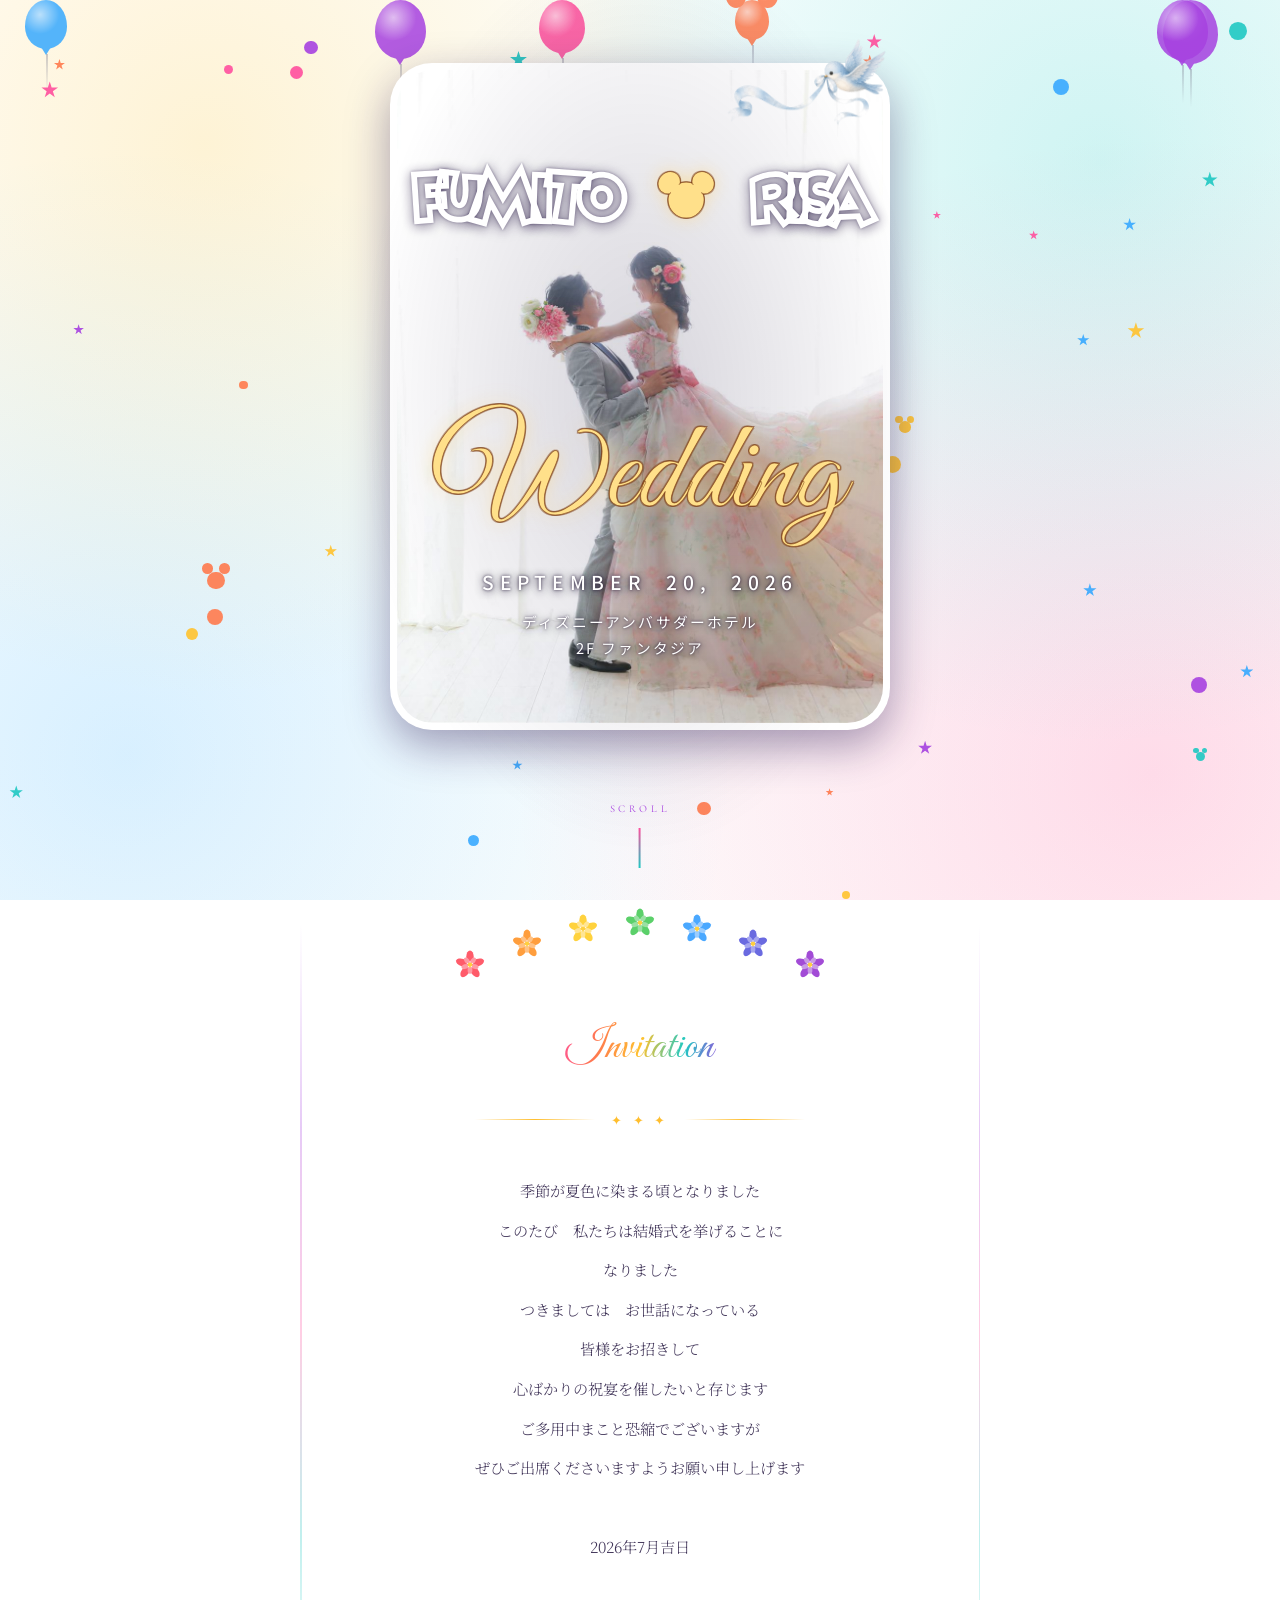
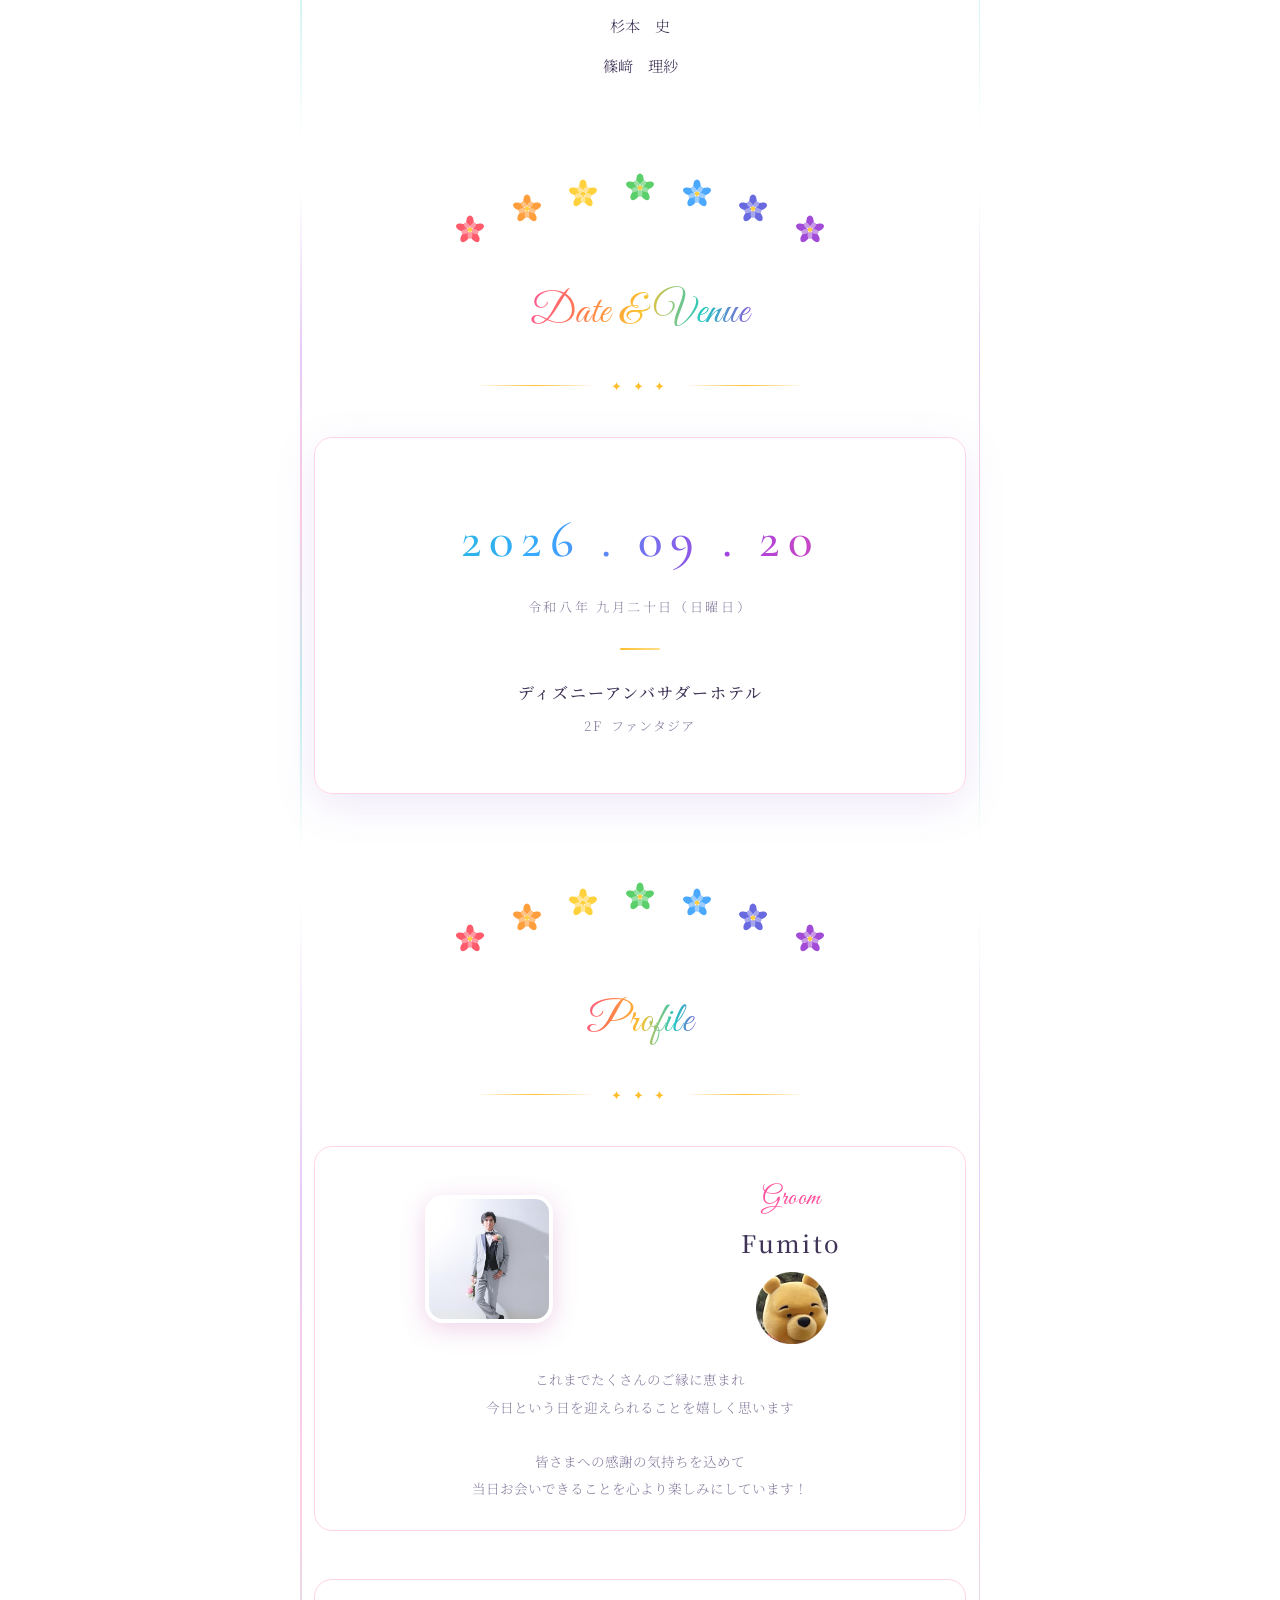
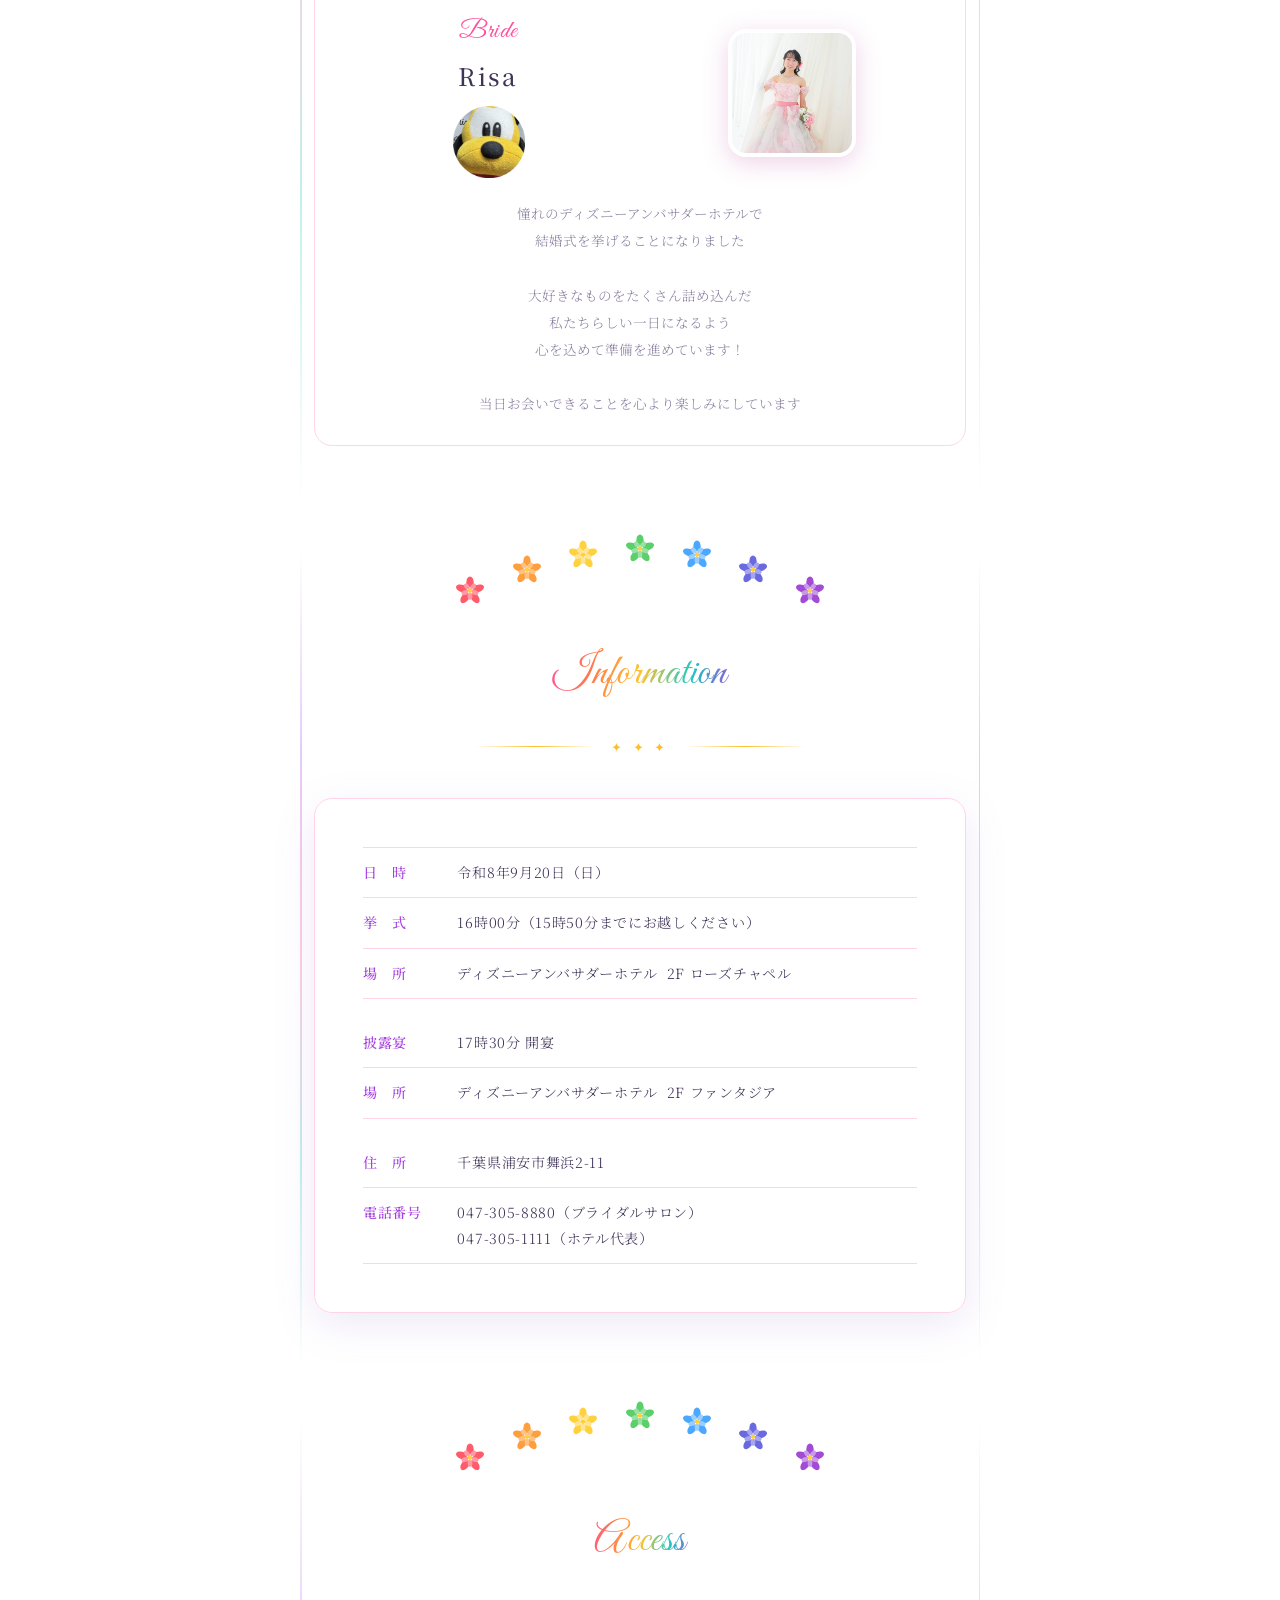
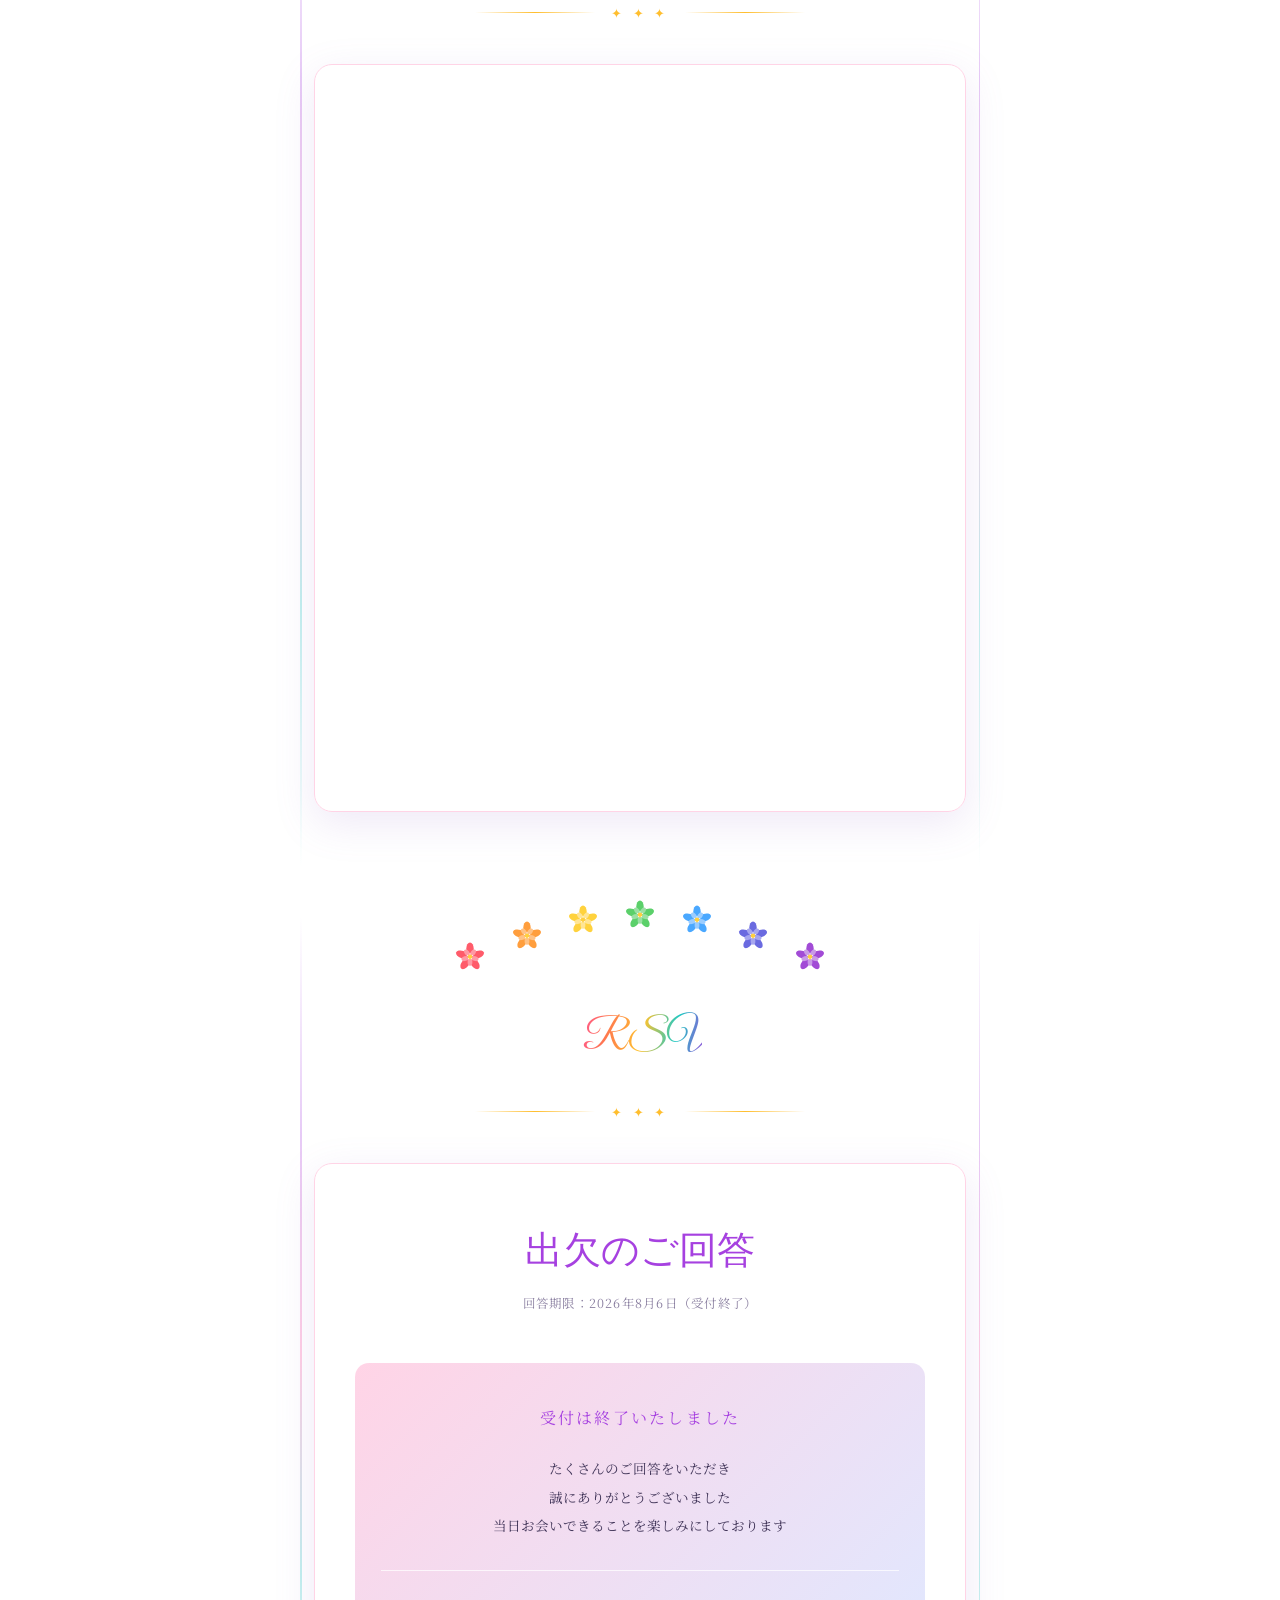
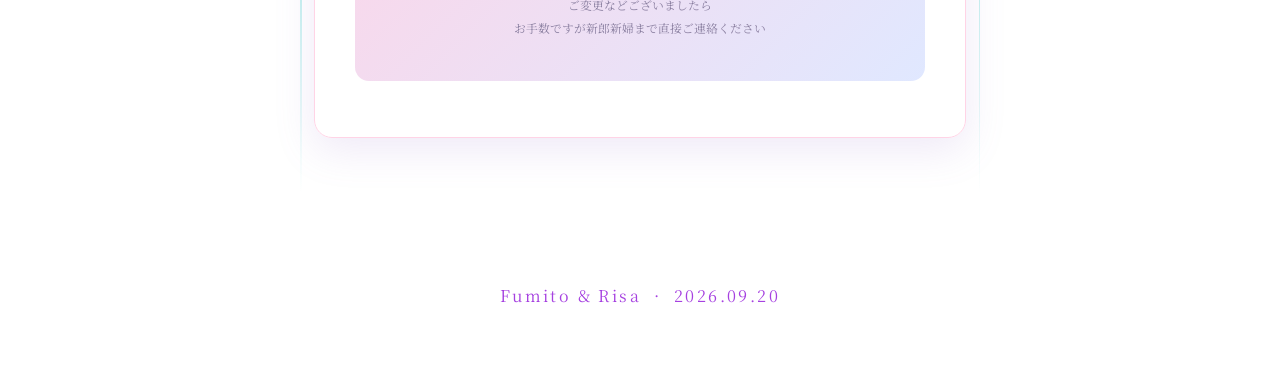
==== commit 2759e862: "Match guests by hashed name and keep the pages out of search The page no longer carries the guest li" ====
--- a/index.html
+++ b/index.html
@@ -3,6 +3,7 @@
 <head>
   <meta charset="UTF-8">
   <meta name="viewport" content="width=device-width, initial-scale=1.0">
+  <meta name="robots" content="noindex, nofollow, noarchive, nosnippet, noimageindex">
   <title>Wedding Invitation | Fumito & Risa</title>
   <link rel="preconnect" href="https://fonts.googleapis.com">
   <link rel="preconnect" href="https://fonts.gstatic.com" crossorigin>
